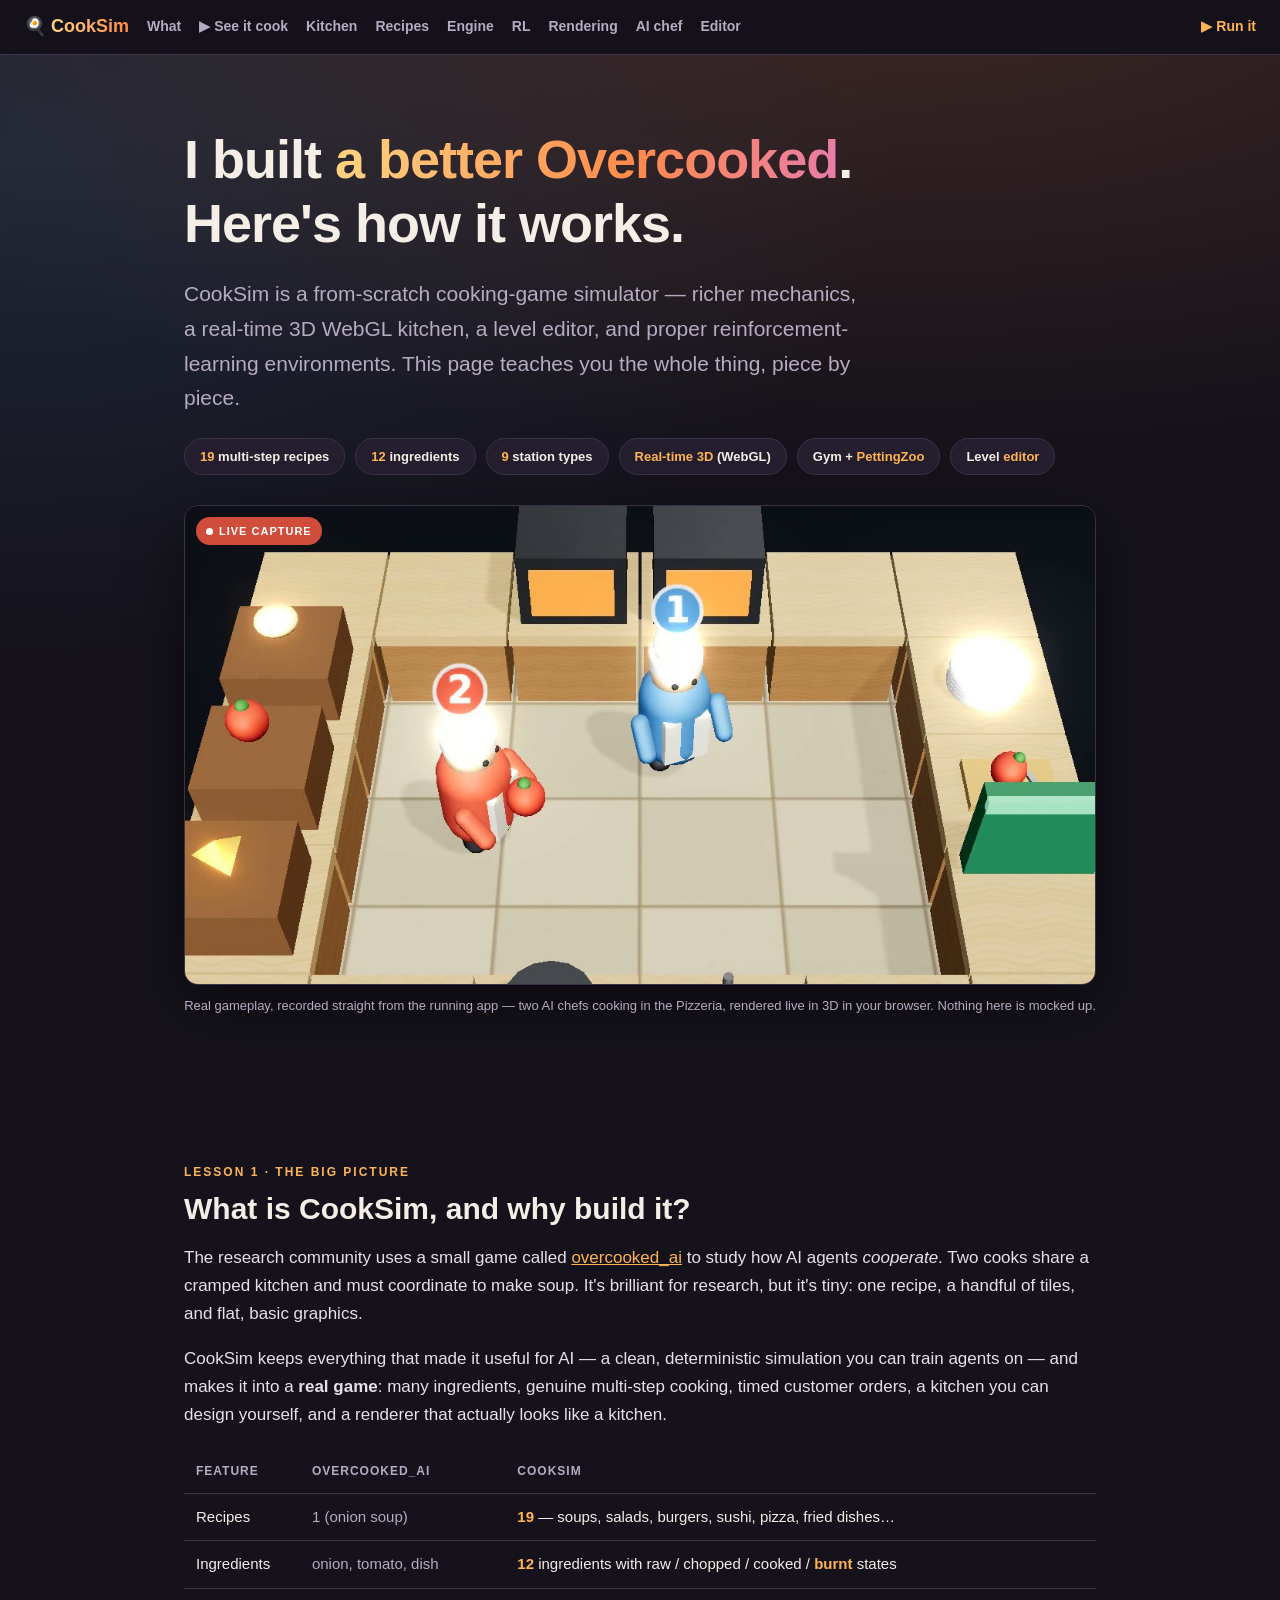
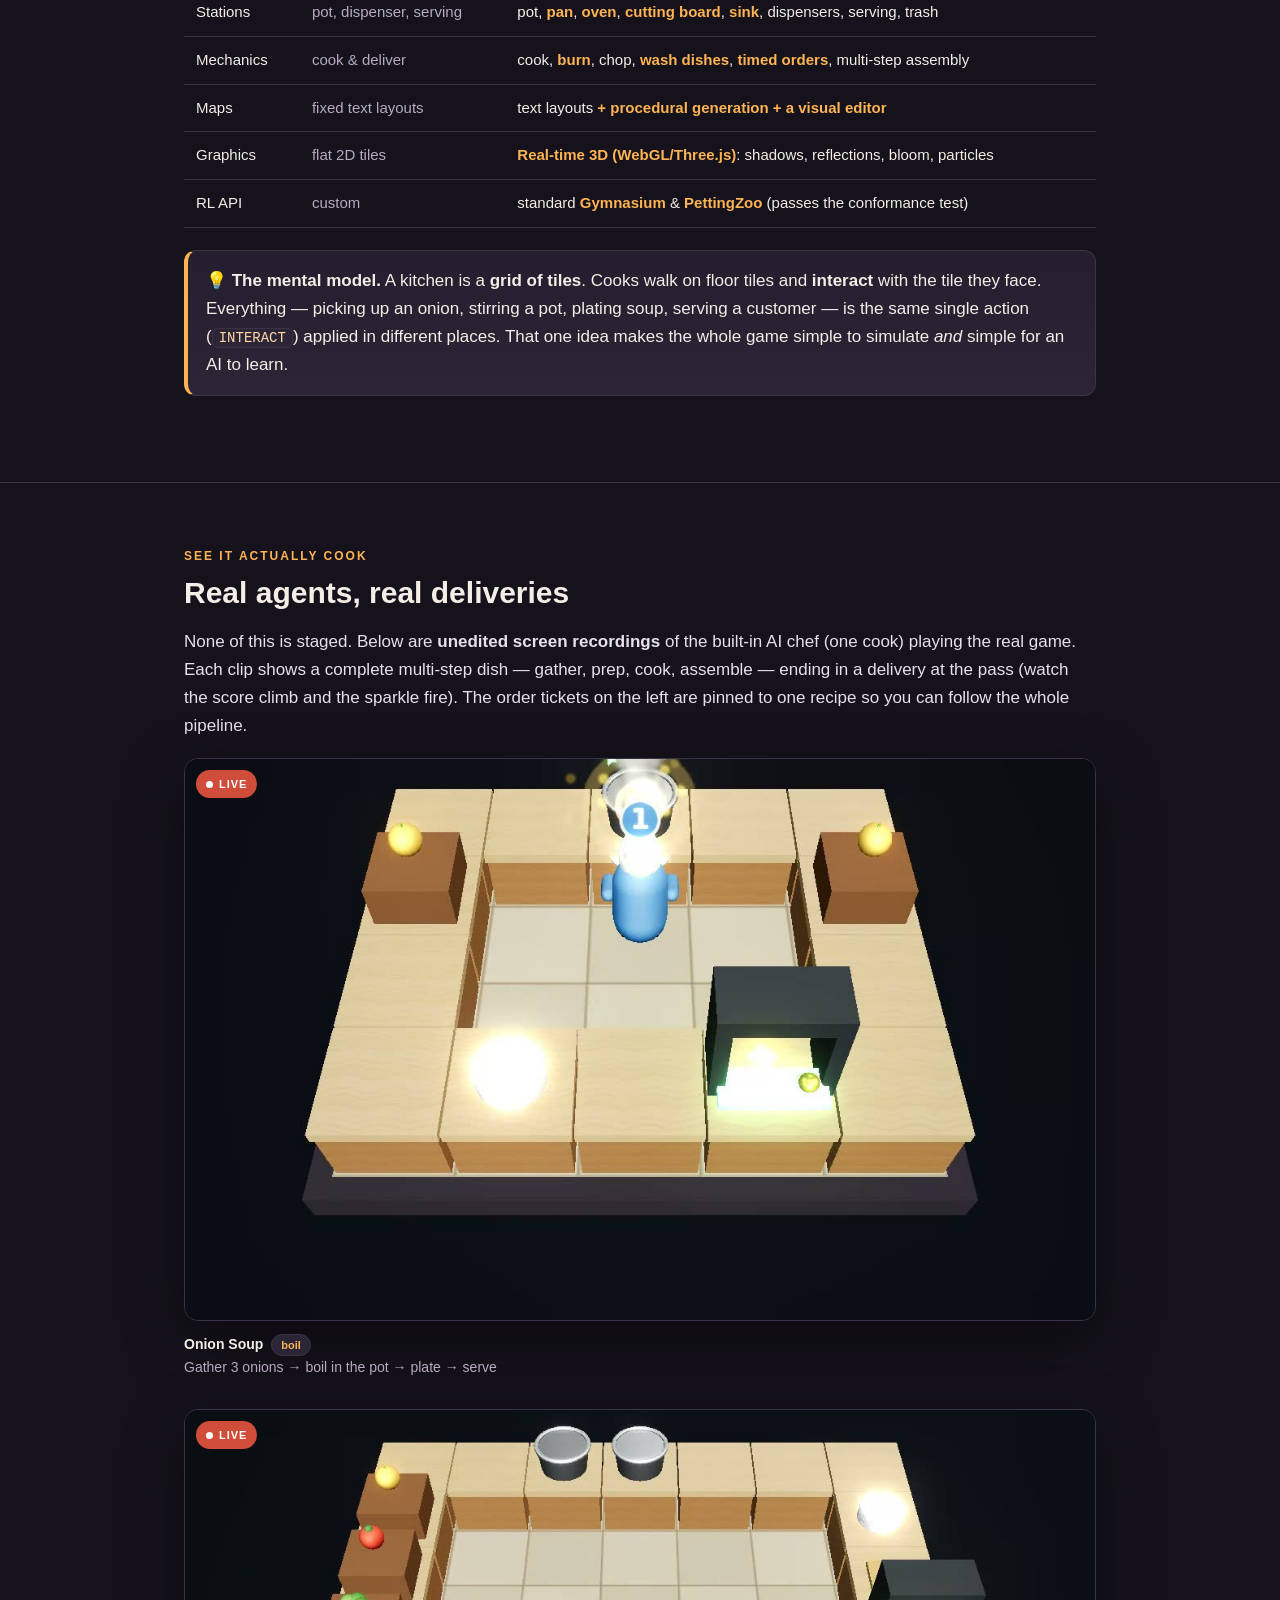
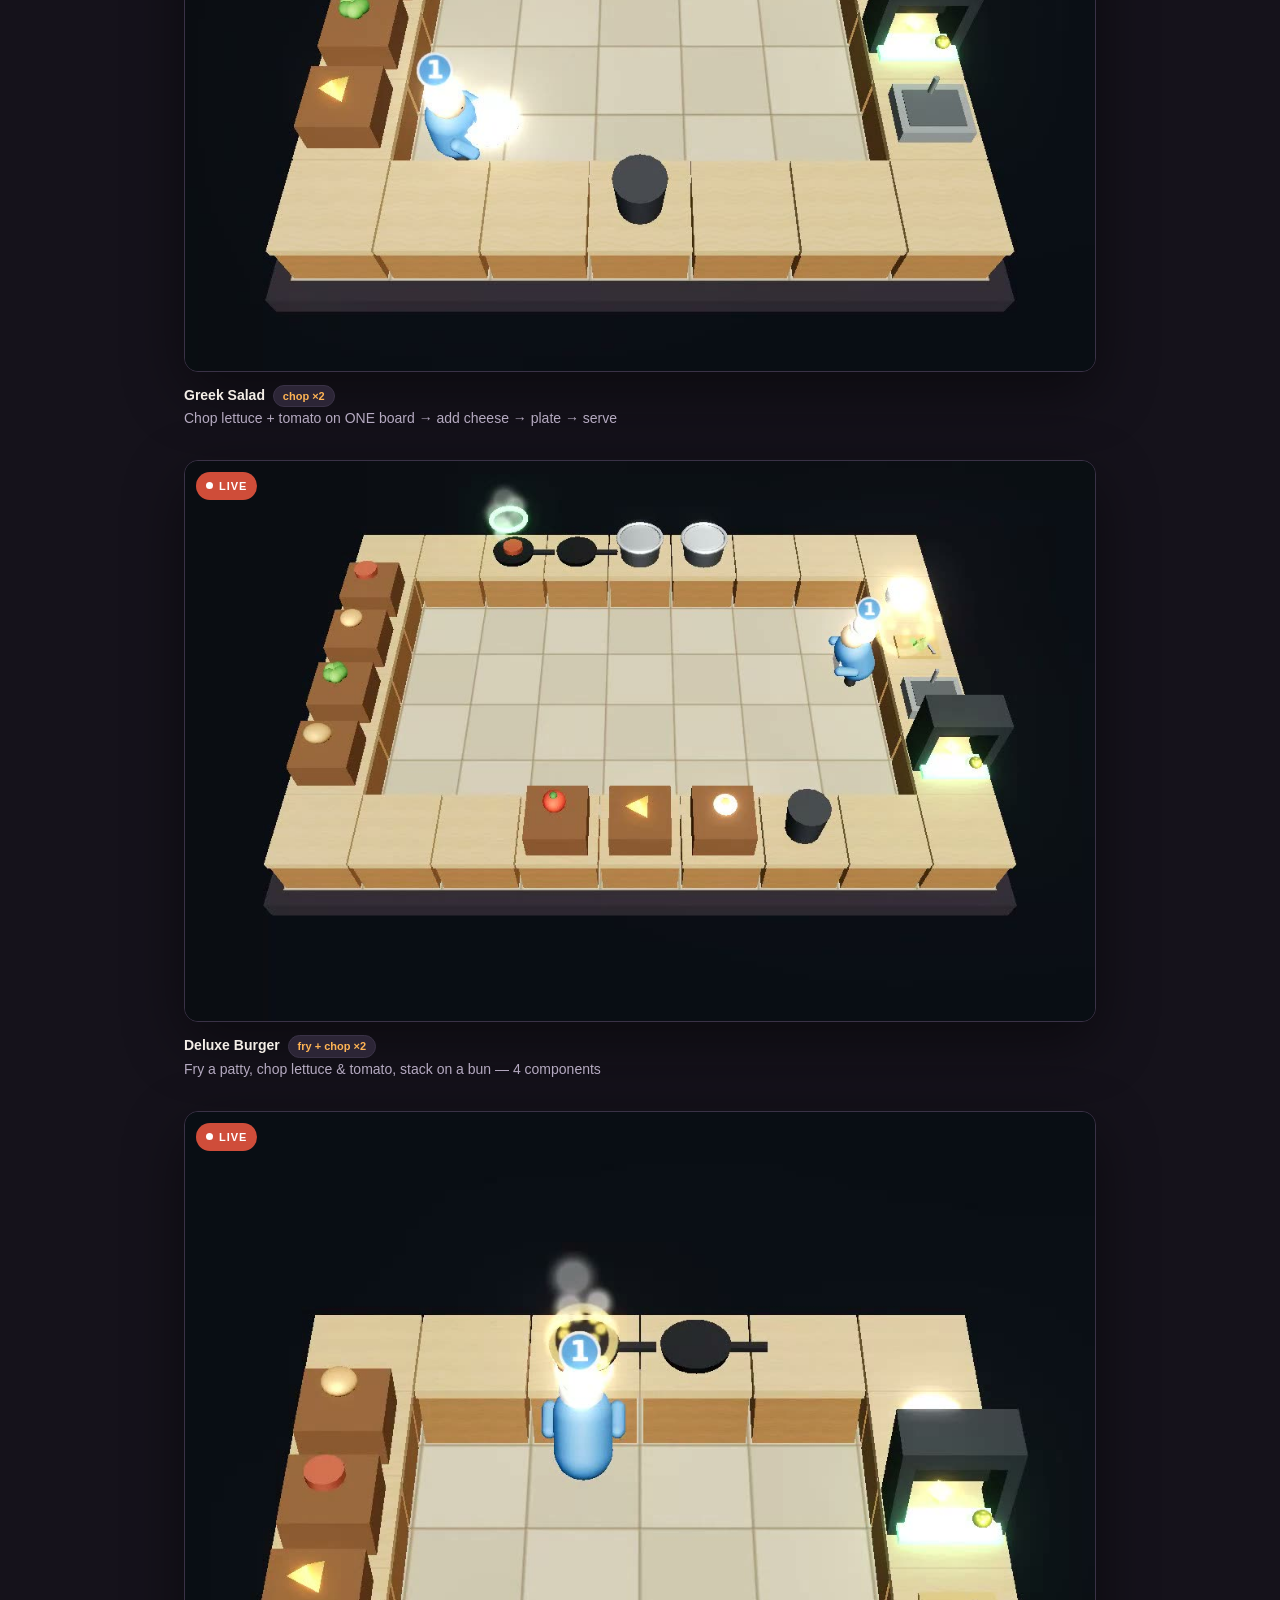
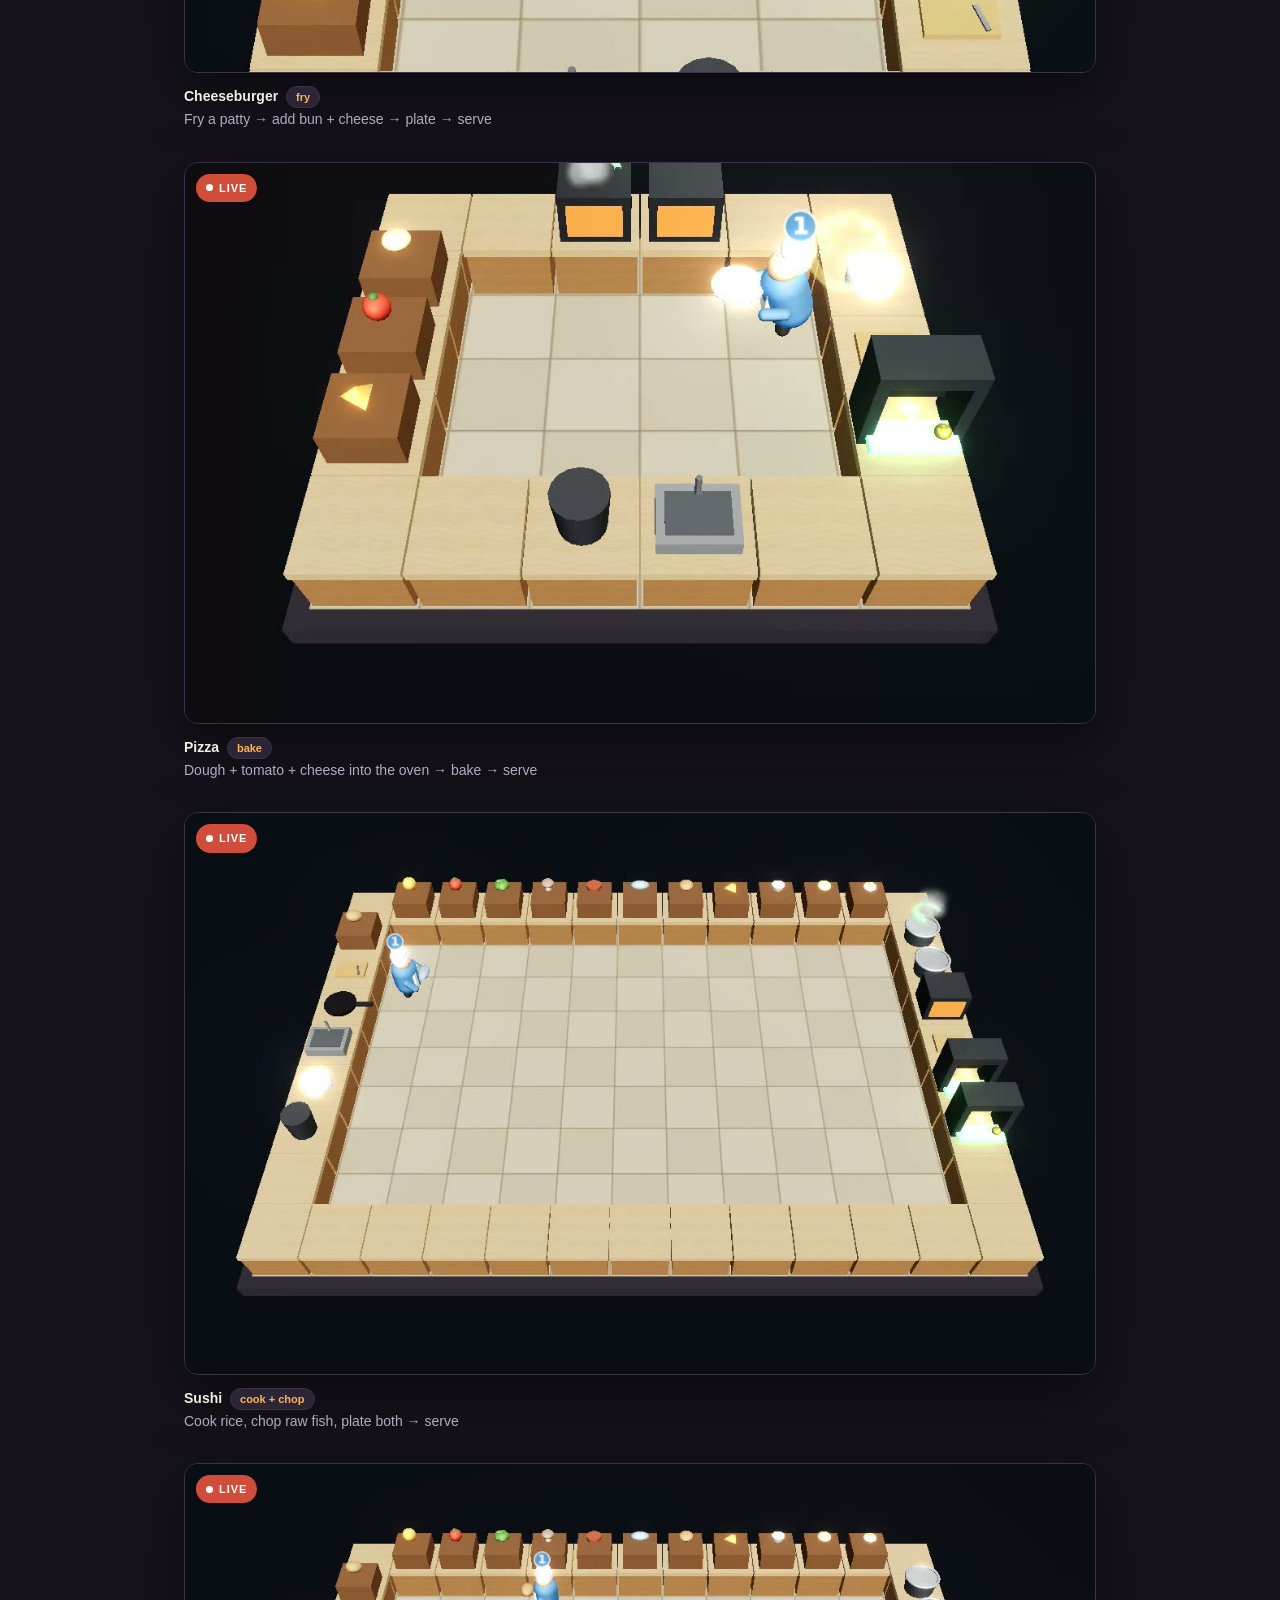
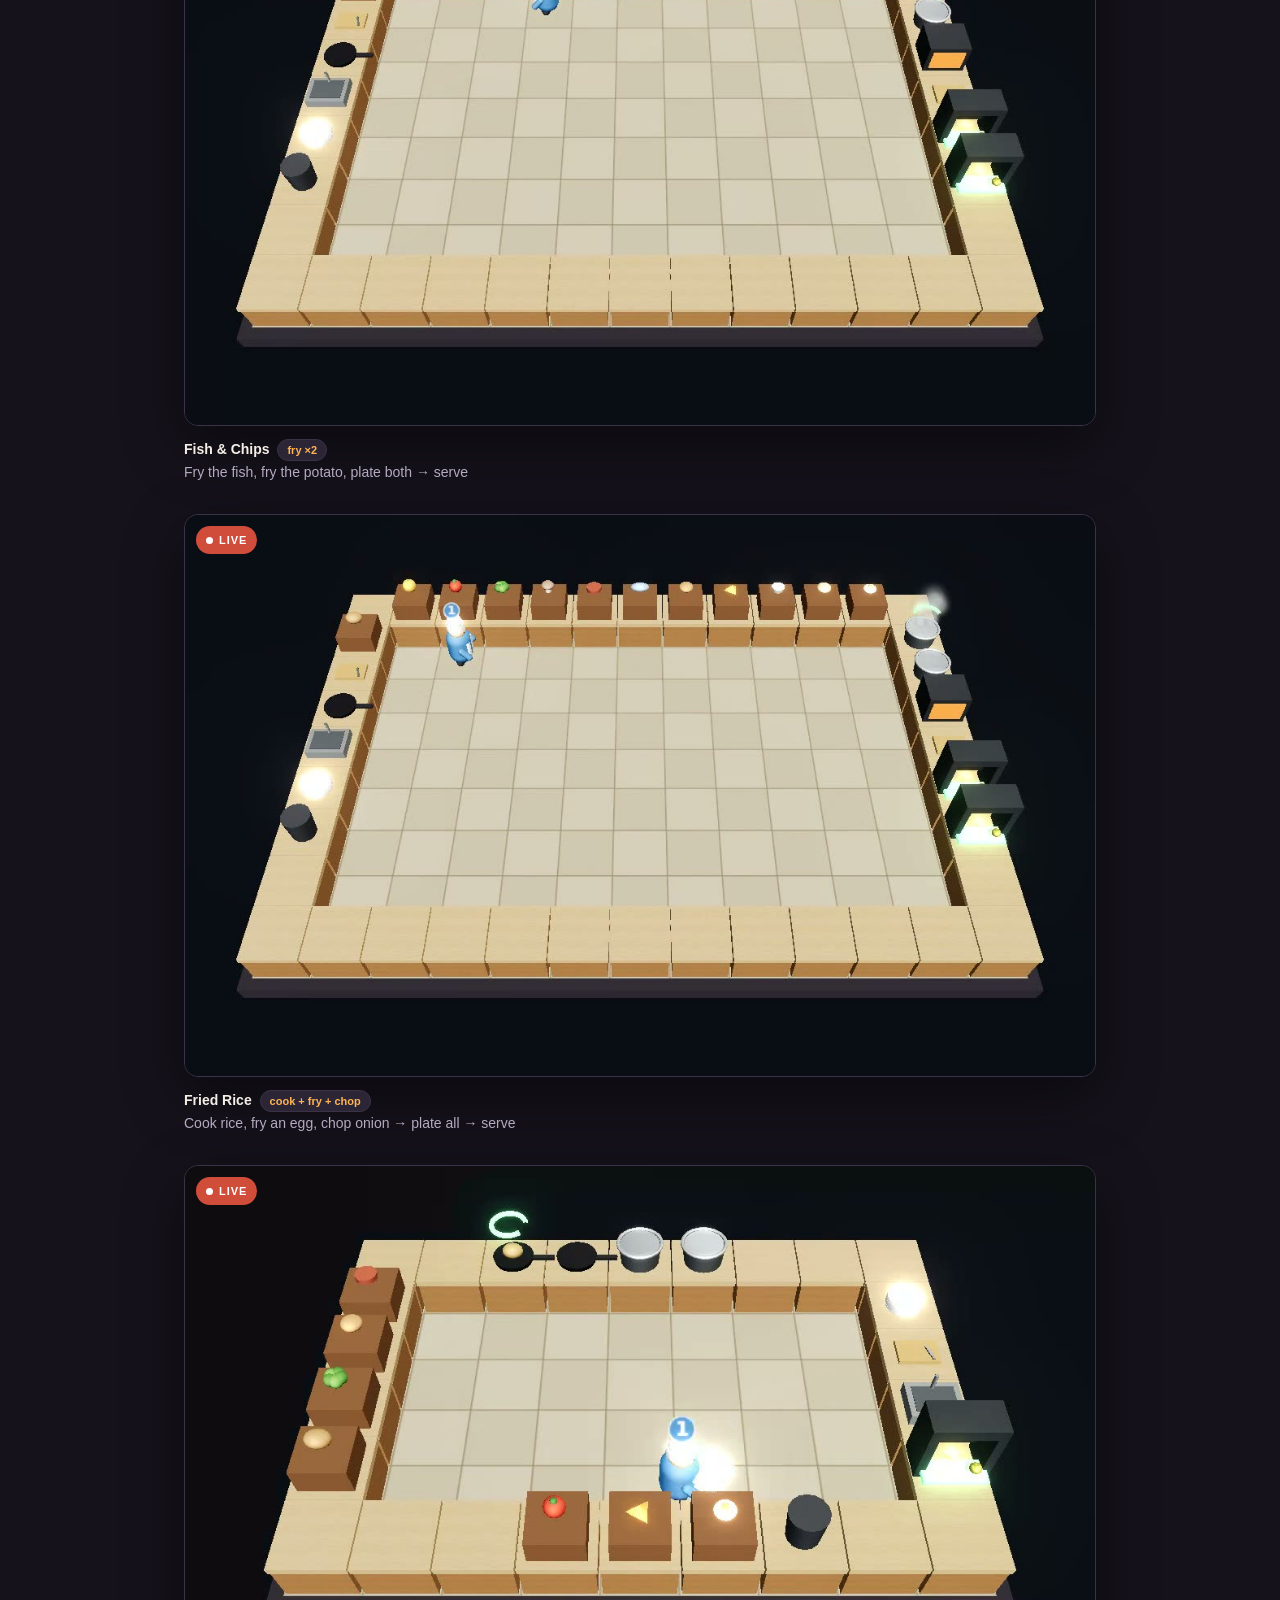
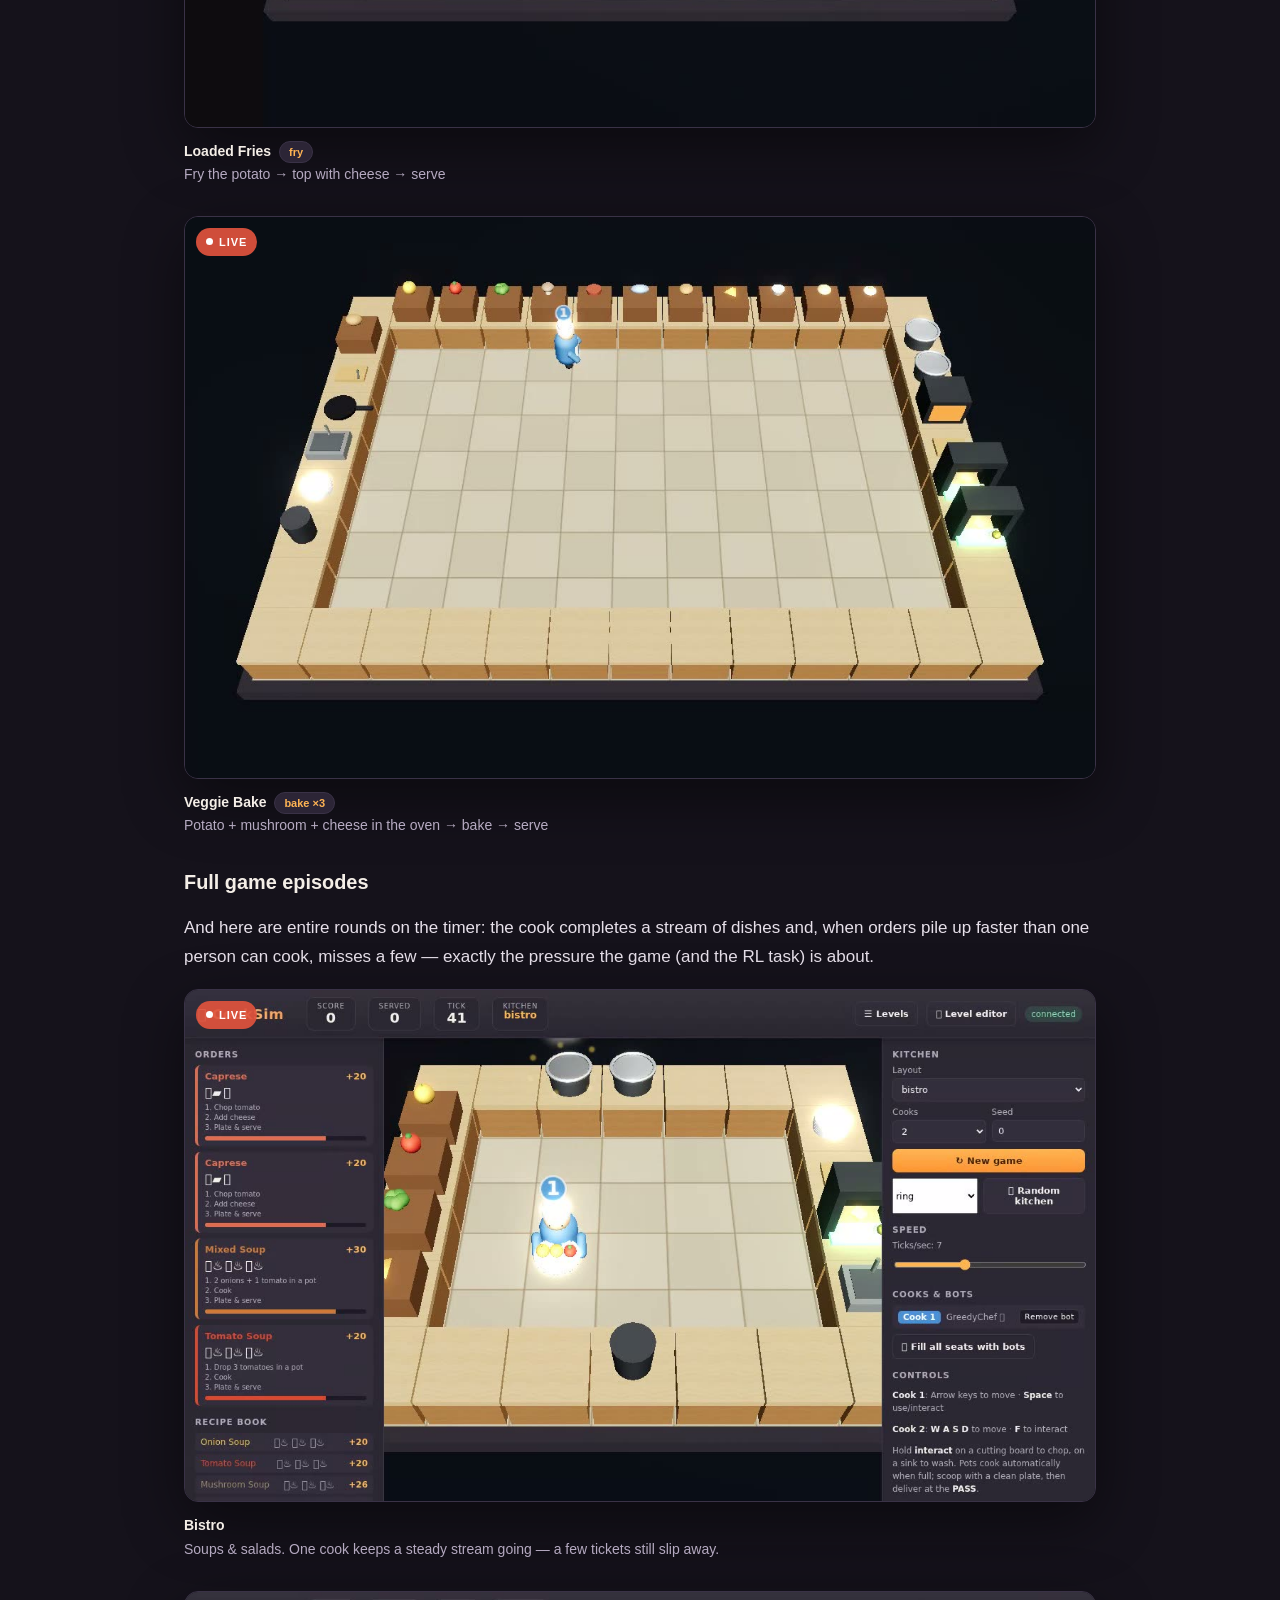
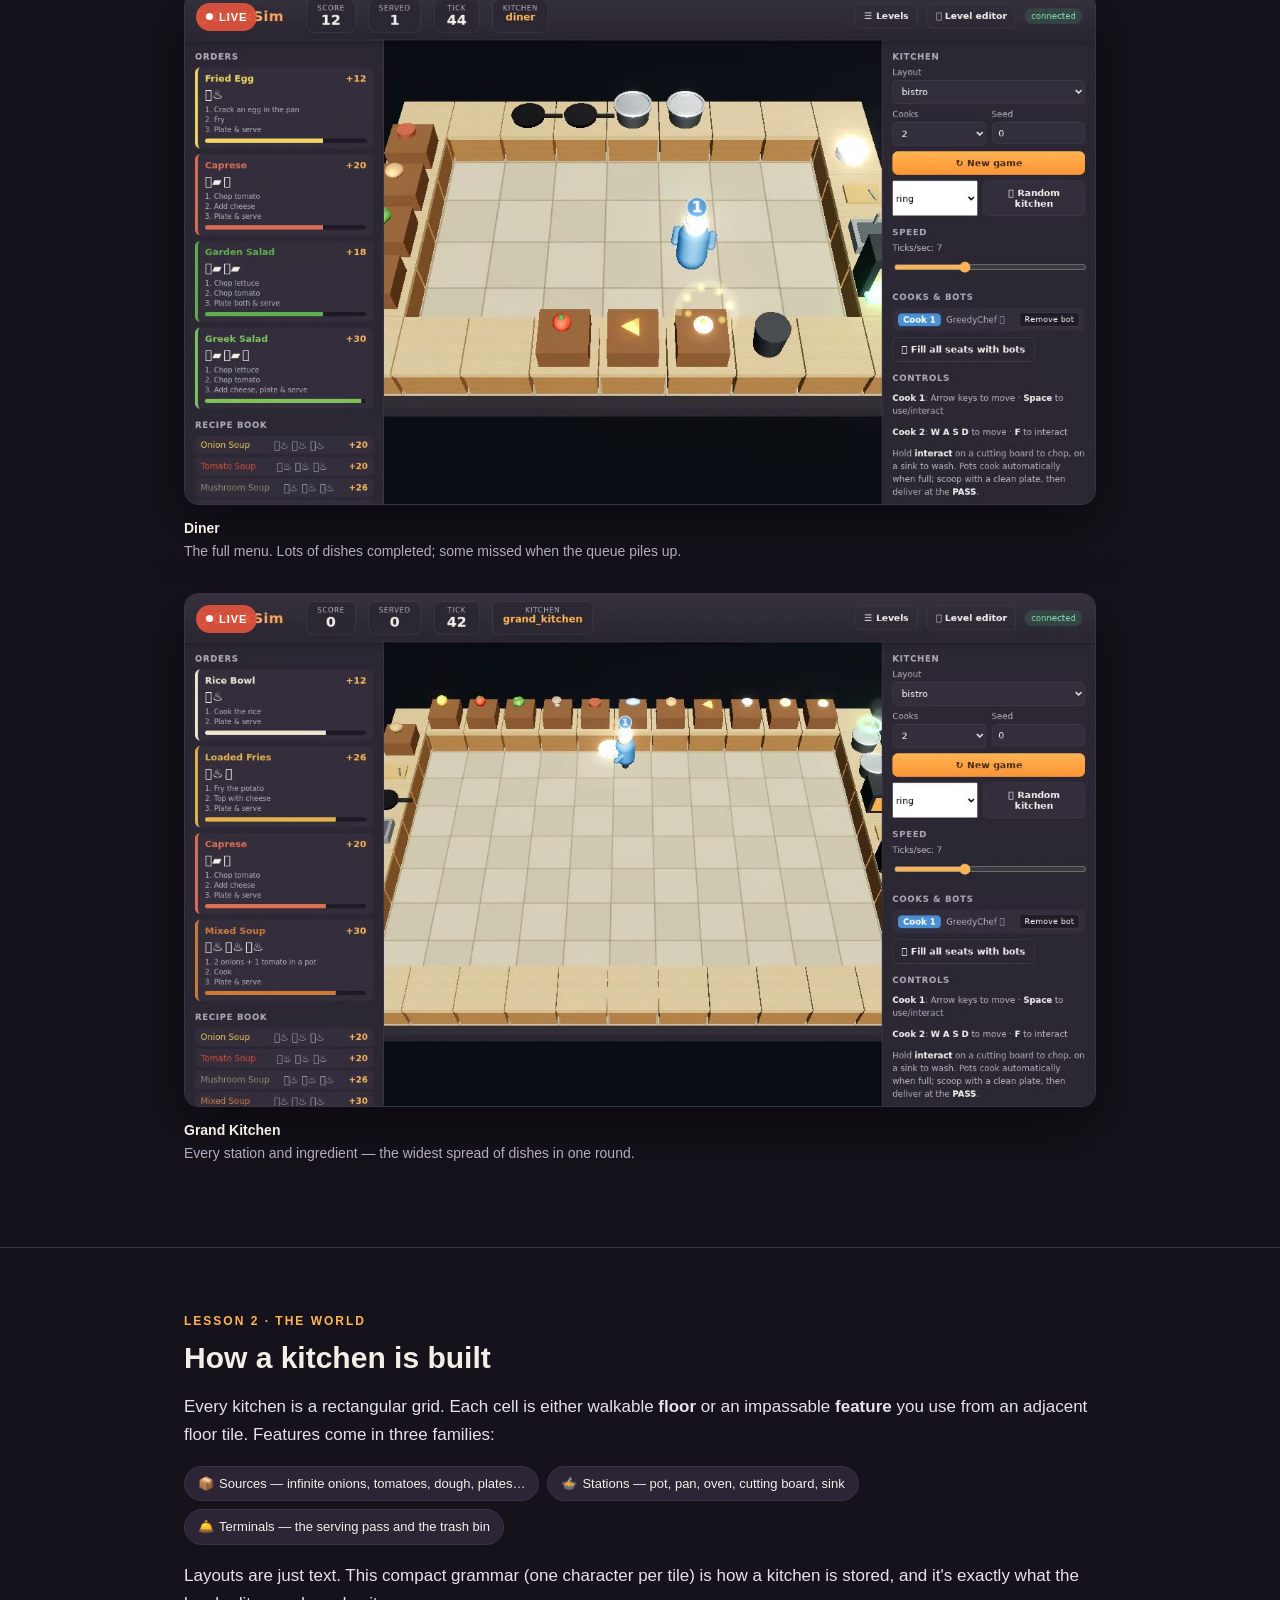
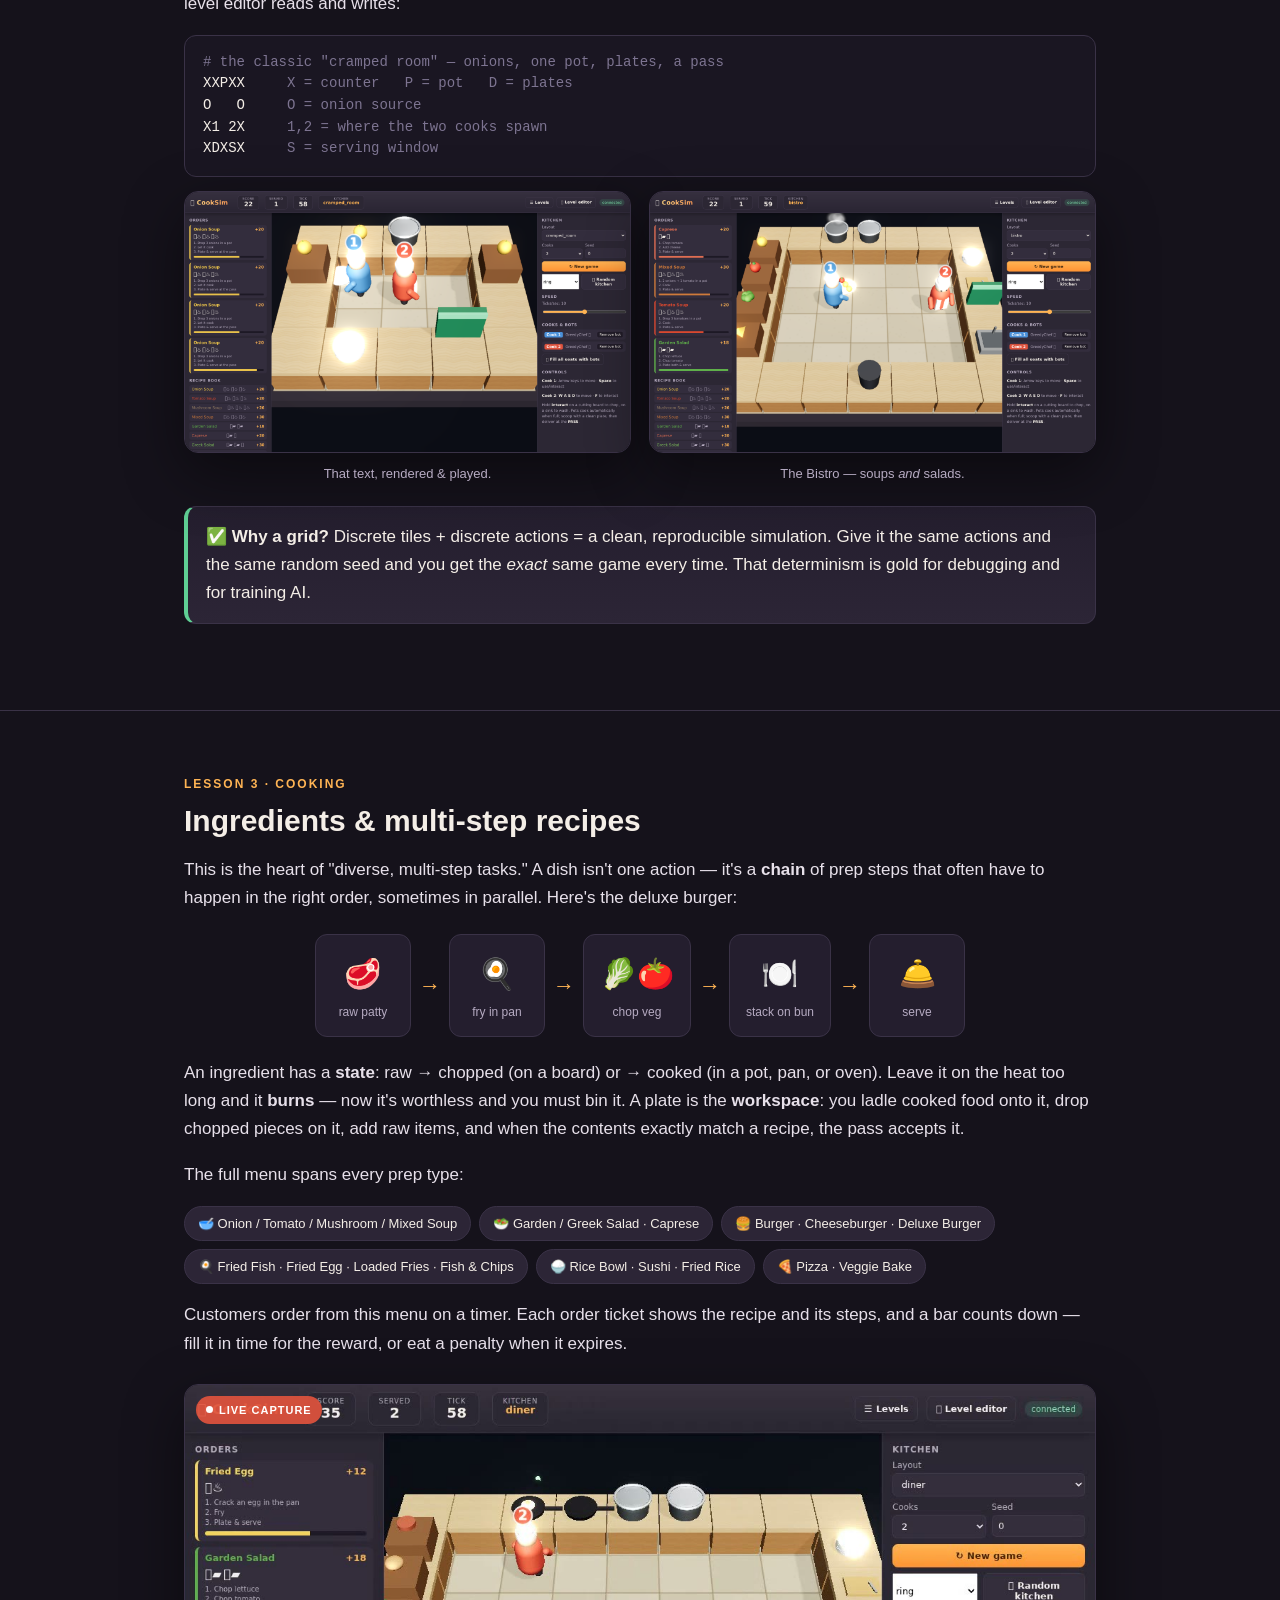
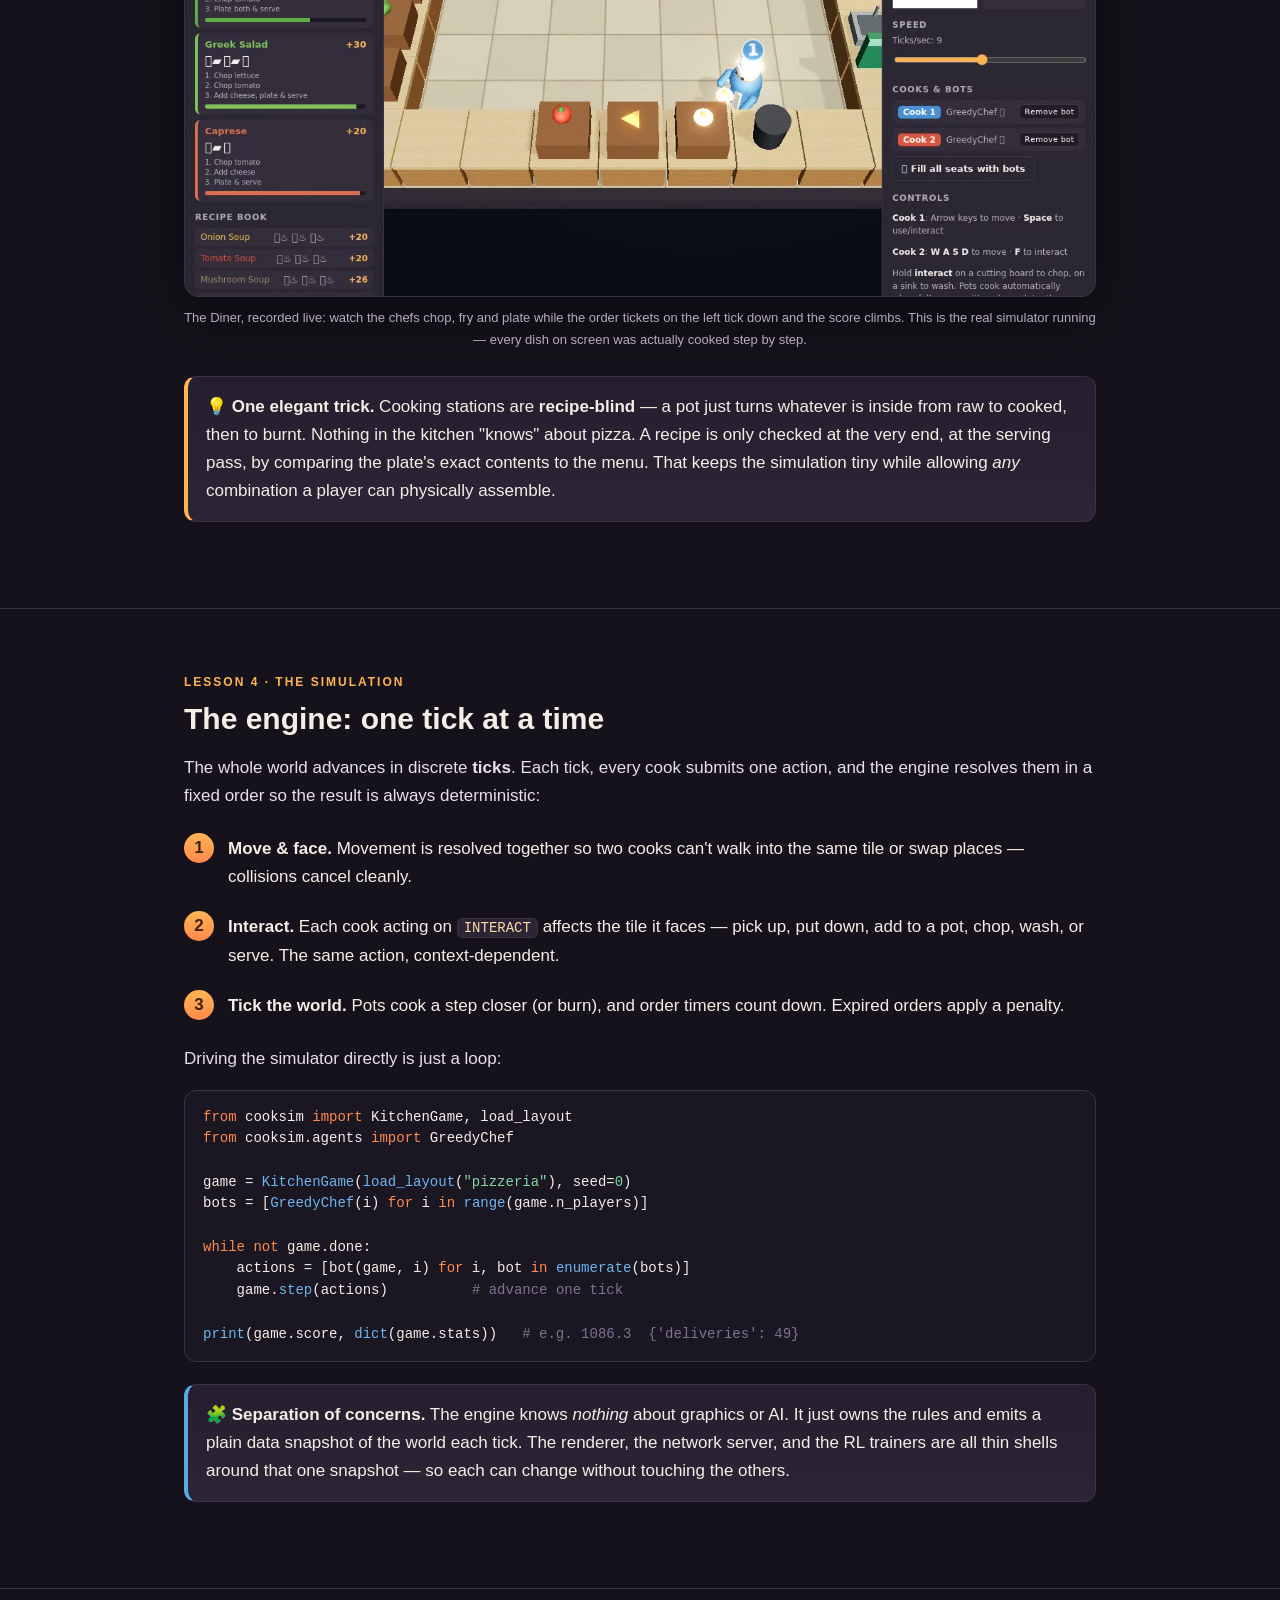
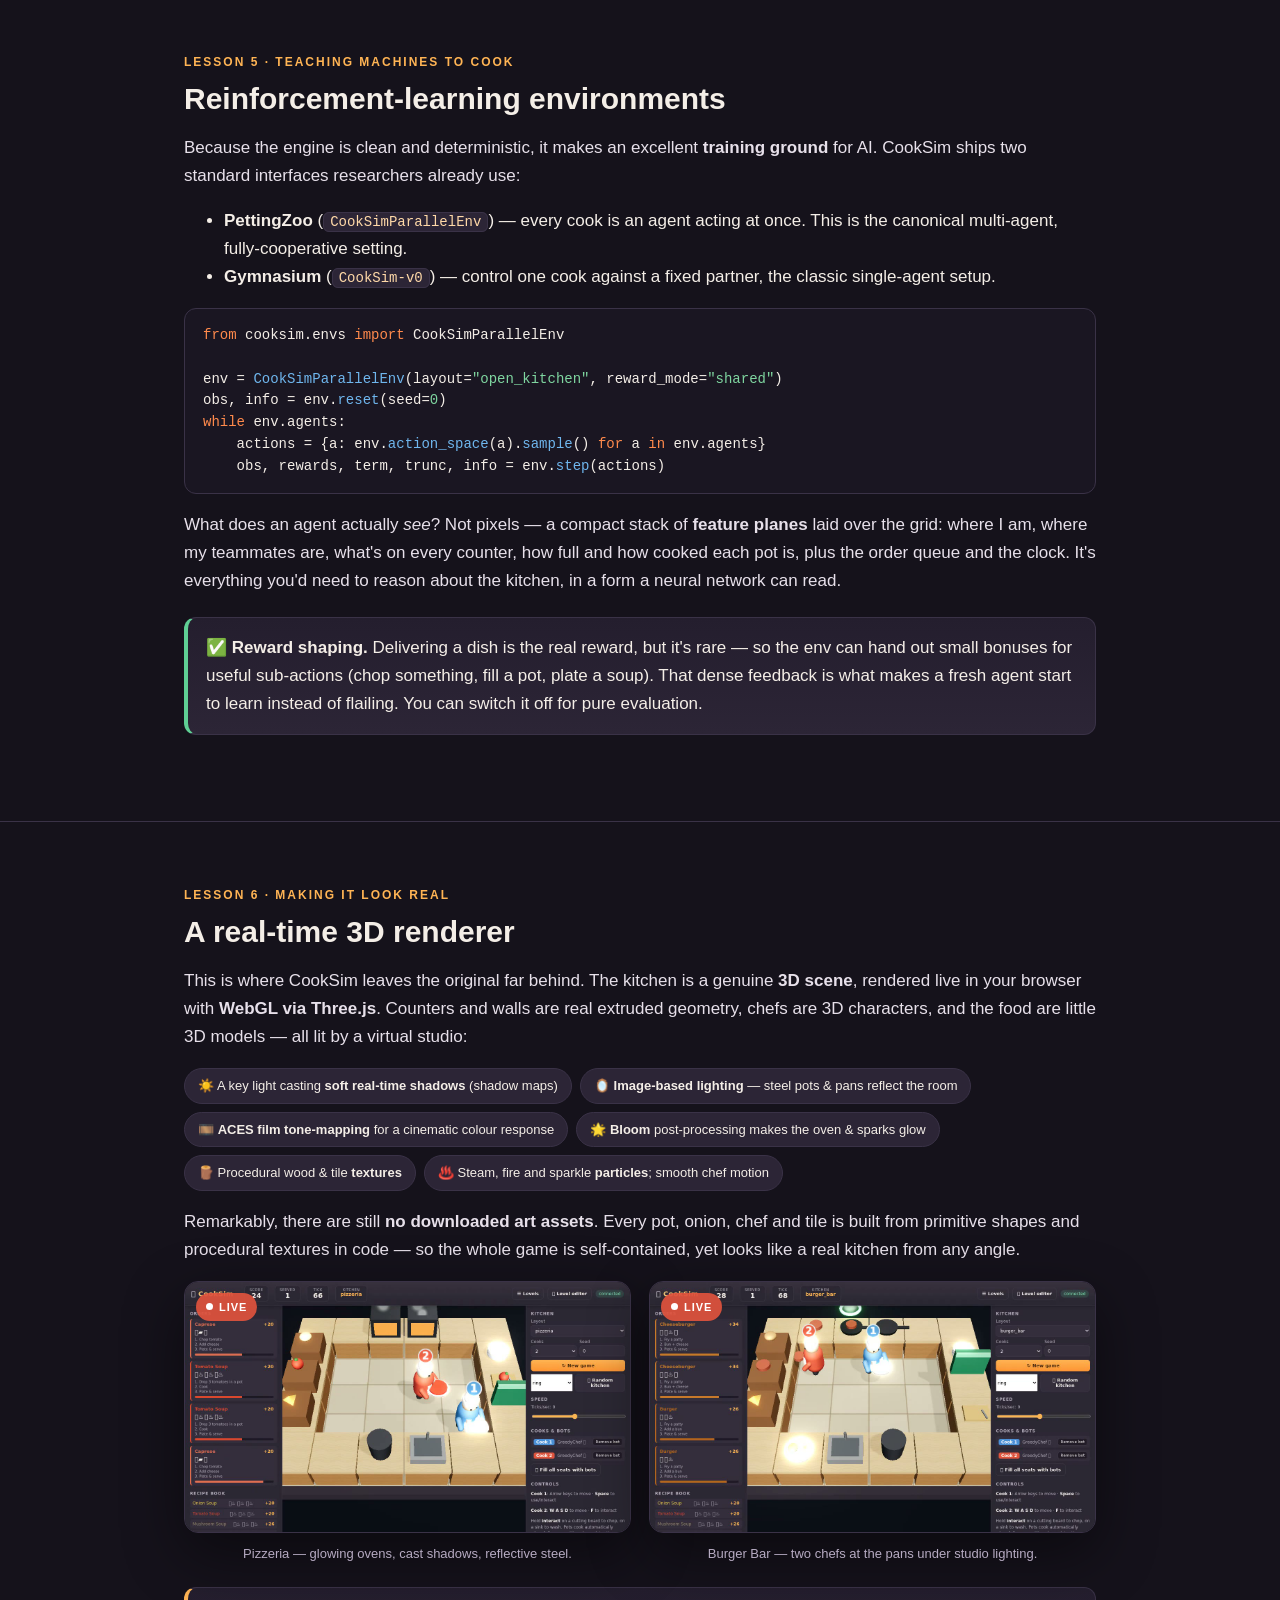
==== index.html @ 1aed57cf "Deploy action-visibility GPU-rendered clips" ====
<!DOCTYPE html>
<html lang="en">
<head>
<meta charset="UTF-8" />
<meta name="viewport" content="width=device-width, initial-scale=1.0" />
<title>CookSim — How I Built a Better Overcooked, Explained</title>
<meta name="description" content="A teaching walkthrough of CookSim: a high-fidelity Overcooked-style cooking simulator with multi-step recipes, a real-time 3D (Three.js) renderer, a level editor, and reinforcement-learning environments." />
<style>
  :root{
    --bg:#15121b; --bg2:#1d1825; --card:#241e2e; --card2:#2c2536;
    --ink:#f4eee7; --muted:#b6abc2; --line:#3a3247;
    --accent:#ffb454; --accent2:#ff8a4c; --green:#5fcf94; --blue:#5aa9e6; --pink:#e87da8;
    --code:#1a1622;
  }
  *{box-sizing:border-box}
  html{scroll-behavior:smooth}
  body{margin:0;font-family:-apple-system,BlinkMacSystemFont,"Segoe UI",Roboto,Helvetica,Arial,sans-serif;
    background:var(--bg);color:var(--ink);line-height:1.65;font-size:17px}
  a{color:var(--accent)}
  h1,h2,h3{line-height:1.2;font-weight:800}
  code,pre{font-family:"SF Mono", Menlo,Consolas,monospace}

  /* nav */
  nav{position:sticky;top:0;z-index:20;background:rgba(21,18,27,.86);backdrop-filter:blur(10px);
    border-bottom:1px solid var(--line);display:flex;align-items:center;gap:18px;padding:12px 24px;flex-wrap:wrap}
  nav .logo{font-weight:800;font-size:18px}
  nav .logo span{background:linear-gradient(90deg,#ffd27f,#ff8a4c);-webkit-background-clip:text;background-clip:text;color:transparent}
  nav a{color:var(--muted);text-decoration:none;font-size:14px;font-weight:600}
  nav a:hover{color:var(--ink)}
  nav .spacer{flex:1}

  .wrap{max-width:960px;margin:0 auto;padding:0 24px}
  section{padding:64px 0;border-bottom:1px solid var(--line)}
  section h2{font-size:30px;margin:0 0 6px}
  section .kicker{color:var(--accent);font-weight:800;letter-spacing:2px;text-transform:uppercase;font-size:12px;margin-bottom:8px}
  p{color:#e7e0ea}
  .muted{color:var(--muted)}

  /* hero */
  header.hero{padding:72px 0 56px;background:
    radial-gradient(1200px 500px at 70% -10%,rgba(255,138,76,.18),transparent),
    radial-gradient(900px 500px at 0% 10%,rgba(90,169,230,.14),transparent)}
  header.hero h1{font-size:54px;margin:0 0 12px;letter-spacing:-1px}
  header.hero h1 .g{background:linear-gradient(90deg,#ffd27f,#ff8a4c 60%,#e87da8);-webkit-background-clip:text;background-clip:text;color:transparent}
  header.hero p.lead{font-size:21px;color:var(--muted);max-width:680px}
  .badges{display:flex;gap:10px;flex-wrap:wrap;margin:22px 0 30px}
  .badge{background:var(--card);border:1px solid var(--line);border-radius:30px;padding:7px 15px;font-size:13px;font-weight:600}
  .badge b{color:var(--accent)}

  figure{margin:26px 0}
  figure img,figure video{width:100%;border-radius:14px;border:1px solid var(--line);box-shadow:0 20px 60px rgba(0,0,0,.45);display:block;background:#15131b}
  .videowrap{position:relative}
  .live-badge{position:absolute;top:12px;left:12px;z-index:2;background:rgba(224,83,61,.92);color:#fff;font-size:11px;font-weight:800;letter-spacing:1px;padding:5px 10px;border-radius:20px;display:flex;align-items:center;gap:6px}
  .live-badge::before{content:"";width:7px;height:7px;border-radius:50%;background:#fff;animation:blink 1.2s infinite}
  @keyframes blink{50%{opacity:.3}}
  figcaption{color:var(--muted);font-size:13px;margin-top:10px;text-align:center}
  .grid2{display:grid;grid-template-columns:1fr 1fr;gap:18px}
  .grid2 figure{margin:0}
  @media(max-width:760px){.grid2{grid-template-columns:1fr}}

  .callout{background:linear-gradient(180deg,var(--card),var(--card2));border:1px solid var(--line);
    border-left:4px solid var(--accent);border-radius:12px;padding:16px 18px;margin:22px 0}
  .callout.green{border-left-color:var(--green)}
  .callout.blue{border-left-color:var(--blue)}
  .callout b{color:var(--ink)}

  pre{background:var(--code);border:1px solid var(--line);border-radius:12px;padding:16px 18px;overflow-x:auto;font-size:14px;line-height:1.55}
  pre .c{color:#7d7491}      /* comment */
  pre .k{color:#ff8a4c}      /* keyword */
  pre .s{color:#7fd6a0}      /* string */
  pre .f{color:#6fb6ee}      /* func/name */
  code.inline{background:var(--card2);border:1px solid var(--line);border-radius:6px;padding:1px 6px;font-size:14px;color:#ffd9a8}

  table{width:100%;border-collapse:collapse;margin:22px 0;font-size:15px}
  th,td{padding:11px 12px;border-bottom:1px solid var(--line);text-align:left;vertical-align:top}
  th{color:var(--muted);font-size:12px;text-transform:uppercase;letter-spacing:1px}
  td b{color:var(--accent)}
  .vs td:nth-child(2){color:var(--muted)}
  .vs td:nth-child(3){color:var(--ink)}

  /* pipeline diagram */
  .pipe{display:flex;align-items:center;gap:8px;flex-wrap:wrap;margin:22px 0;justify-content:center}
  .pstep{background:var(--card);border:1px solid var(--line);border-radius:12px;padding:14px 16px;text-align:center;min-width:96px}
  .pstep .emoji{font-size:30px}
  .pstep .lbl{font-size:12px;color:var(--muted);margin-top:4px}
  .arrow{color:var(--accent);font-size:22px;font-weight:800}

  .chips{display:flex;gap:8px;flex-wrap:wrap;margin:16px 0}
  .chip{background:var(--card2);border:1px solid var(--line);border-radius:20px;padding:6px 13px;font-size:13px}
  .chip .em{margin-right:5px}

  .steps-list{counter-reset:s;list-style:none;padding:0}
  .steps-list li{position:relative;padding:8px 0 8px 44px;margin:6px 0}
  .steps-list li::before{counter-increment:s;content:counter(s);position:absolute;left:0;top:6px;
    width:30px;height:30px;border-radius:50%;background:linear-gradient(180deg,var(--accent),var(--accent2));
    color:#3a2410;font-weight:800;display:flex;align-items:center;justify-content:center}

  footer{padding:50px 0 70px;text-align:center;color:var(--muted)}
  .tag{display:inline-block;background:var(--card2);border:1px solid var(--line);border-radius:6px;padding:2px 8px;font-size:12px;color:var(--muted);margin:0 3px}

  .vgrid{display:flex;flex-direction:column;gap:30px;margin:18px 0}
  .vcard{margin:0}
  .vcard figcaption{text-align:left;font-size:14px;margin-top:12px}
  .vtag{display:inline-block;background:var(--card2);border:1px solid var(--line);border-radius:20px;padding:1px 9px;font-size:11px;color:var(--accent);font-weight:700;margin-left:4px}
</style>
</head>
<body>
<nav>
  <div class="logo">🍳 <span>CookSim</span></div>
  <a href="#what">What</a>
  <a href="#watch">▶ See it cook</a>
  <a href="#kitchen">Kitchen</a>
  <a href="#recipes">Recipes</a>
  <a href="#engine">Engine</a>
  <a href="#rl">RL</a>
  <a href="#render">Rendering</a>
  <a href="#ai">AI chef</a>
  <a href="#editor">Editor</a>
  <span class="spacer"></span>
  <a href="#play" style="color:var(--accent)">▶ Run it</a>
</nav>

<header class="hero">
  <div class="wrap">
    <h1>I built <span class="g">a better Overcooked</span>.<br/>Here's how it works.</h1>
    <p class="lead">CookSim is a from-scratch cooking-game simulator — richer mechanics, a real-time 3D WebGL kitchen,
       a level editor, and proper reinforcement-learning environments. This page teaches you the whole thing,
       piece by piece.</p>
    <div class="badges">
      <div class="badge"><b>19</b> multi-step recipes</div>
      <div class="badge"><b>12</b> ingredients</div>
      <div class="badge"><b>9</b> station types</div>
      <div class="badge"><b>Real-time 3D</b> (WebGL)</div>
      <div class="badge">Gym + <b>PettingZoo</b></div>
      <div class="badge">Level <b>editor</b></div>
    </div>
    <figure class="videowrap">
      <span class="live-badge">LIVE CAPTURE</span>
      <video src="assets/hero.mp4" poster="assets/hero-poster.jpg" autoplay muted loop playsinline preload="metadata"></video>
      <figcaption>Real gameplay, recorded straight from the running app — two AI chefs cooking in the Pizzeria, rendered live in 3D in your browser. Nothing here is mocked up.</figcaption>
    </figure>
  </div>
</header>

<section id="what">
  <div class="wrap">
    <div class="kicker">Lesson 1 · The big picture</div>
    <h2>What is CookSim, and why build it?</h2>
    <p>The research community uses a small game called <a href="https://github.com/HumanCompatibleAI/overcooked_ai">overcooked_ai</a>
       to study how AI agents <em>cooperate</em>. Two cooks share a cramped kitchen and must coordinate to make soup. It's brilliant
       for research, but it's tiny: one recipe, a handful of tiles, and flat, basic graphics.</p>
    <p>CookSim keeps everything that made it useful for AI — a clean, deterministic simulation you can train agents on —
       and makes it into a <b>real game</b>: many ingredients, genuine multi-step cooking, timed customer orders, a kitchen you can
       design yourself, and a renderer that actually looks like a kitchen.</p>

    <table class="vs">
      <tr><th>Feature</th><th>overcooked_ai</th><th>CookSim</th></tr>
      <tr><td>Recipes</td><td>1 (onion soup)</td><td><b>19</b> — soups, salads, burgers, sushi, pizza, fried dishes…</td></tr>
      <tr><td>Ingredients</td><td>onion, tomato, dish</td><td><b>12</b> ingredients with raw / chopped / cooked / <b>burnt</b> states</td></tr>
      <tr><td>Stations</td><td>pot, dispenser, serving</td><td>pot, <b>pan</b>, <b>oven</b>, <b>cutting board</b>, <b>sink</b>, dispensers, serving, trash</td></tr>
      <tr><td>Mechanics</td><td>cook &amp; deliver</td><td>cook, <b>burn</b>, chop, <b>wash dishes</b>, <b>timed orders</b>, multi-step assembly</td></tr>
      <tr><td>Maps</td><td>fixed text layouts</td><td>text layouts <b>+ procedural generation + a visual editor</b></td></tr>
      <tr><td>Graphics</td><td>flat 2D tiles</td><td><b>Real-time 3D (WebGL/Three.js)</b>: shadows, reflections, bloom, particles</td></tr>
      <tr><td>RL API</td><td>custom</td><td>standard <b>Gymnasium</b> &amp; <b>PettingZoo</b> (passes the conformance test)</td></tr>
    </table>

    <div class="callout">
      <b>💡 The mental model.</b> A kitchen is a <b>grid of tiles</b>. Cooks walk on floor tiles and <b>interact</b> with the
      tile they face. Everything — picking up an onion, stirring a pot, plating soup, serving a customer — is the same
      single action (<code class="inline">INTERACT</code>) applied in different places. That one idea makes the whole game simple to simulate
      <em>and</em> simple for an AI to learn.
    </div>
  </div>
</section>


<section id="watch">
  <div class="wrap">
    <div class="kicker">See it actually cook</div>
    <h2>Real agents, real deliveries</h2>
    <p>None of this is staged. Below are <b>unedited screen recordings</b> of the built-in AI chef (one cook) playing the
       real game. Each clip shows a complete multi-step dish — gather, prep, cook, assemble — ending in a delivery at the pass
       (watch the score climb and the sparkle fire). The order tickets on the left are pinned to one recipe so you can follow
       the whole pipeline.</p>
    <div class="vgrid">
      <figure class="vcard videowrap"><span class="live-badge">LIVE</span><video src="assets/clips/onion_soup.mp4" poster="assets/clips/onion_soup.jpg" muted loop playsinline preload="none"></video><figcaption><b style="color:var(--ink)">Onion Soup</b> <span class="vtag">boil</span><br>Gather 3 onions → boil in the pot → plate → serve</figcaption></figure>
<figure class="vcard videowrap"><span class="live-badge">LIVE</span><video src="assets/clips/greek_salad.mp4" poster="assets/clips/greek_salad.jpg" muted loop playsinline preload="none"></video><figcaption><b style="color:var(--ink)">Greek Salad</b> <span class="vtag">chop ×2</span><br>Chop lettuce + tomato on ONE board → add cheese → plate → serve</figcaption></figure>
<figure class="vcard videowrap"><span class="live-badge">LIVE</span><video src="assets/clips/deluxe_burger.mp4" poster="assets/clips/deluxe_burger.jpg" muted loop playsinline preload="none"></video><figcaption><b style="color:var(--ink)">Deluxe Burger</b> <span class="vtag">fry + chop ×2</span><br>Fry a patty, chop lettuce & tomato, stack on a bun — 4 components</figcaption></figure>
<figure class="vcard videowrap"><span class="live-badge">LIVE</span><video src="assets/clips/cheeseburger.mp4" poster="assets/clips/cheeseburger.jpg" muted loop playsinline preload="none"></video><figcaption><b style="color:var(--ink)">Cheeseburger</b> <span class="vtag">fry</span><br>Fry a patty → add bun + cheese → plate → serve</figcaption></figure>
<figure class="vcard videowrap"><span class="live-badge">LIVE</span><video src="assets/clips/pizza.mp4" poster="assets/clips/pizza.jpg" muted loop playsinline preload="none"></video><figcaption><b style="color:var(--ink)">Pizza</b> <span class="vtag">bake</span><br>Dough + tomato + cheese into the oven → bake → serve</figcaption></figure>
<figure class="vcard videowrap"><span class="live-badge">LIVE</span><video src="assets/clips/sushi.mp4" poster="assets/clips/sushi.jpg" muted loop playsinline preload="none"></video><figcaption><b style="color:var(--ink)">Sushi</b> <span class="vtag">cook + chop</span><br>Cook rice, chop raw fish, plate both → serve</figcaption></figure>
<figure class="vcard videowrap"><span class="live-badge">LIVE</span><video src="assets/clips/fish_and_chips.mp4" poster="assets/clips/fish_and_chips.jpg" muted loop playsinline preload="none"></video><figcaption><b style="color:var(--ink)">Fish & Chips</b> <span class="vtag">fry ×2</span><br>Fry the fish, fry the potato, plate both → serve</figcaption></figure>
<figure class="vcard videowrap"><span class="live-badge">LIVE</span><video src="assets/clips/fried_rice.mp4" poster="assets/clips/fried_rice.jpg" muted loop playsinline preload="none"></video><figcaption><b style="color:var(--ink)">Fried Rice</b> <span class="vtag">cook + fry + chop</span><br>Cook rice, fry an egg, chop onion → plate all → serve</figcaption></figure>
<figure class="vcard videowrap"><span class="live-badge">LIVE</span><video src="assets/clips/loaded_fries.mp4" poster="assets/clips/loaded_fries.jpg" muted loop playsinline preload="none"></video><figcaption><b style="color:var(--ink)">Loaded Fries</b> <span class="vtag">fry</span><br>Fry the potato → top with cheese → serve</figcaption></figure>
<figure class="vcard videowrap"><span class="live-badge">LIVE</span><video src="assets/clips/veggie_bake.mp4" poster="assets/clips/veggie_bake.jpg" muted loop playsinline preload="none"></video><figcaption><b style="color:var(--ink)">Veggie Bake</b> <span class="vtag">bake ×3</span><br>Potato + mushroom + cheese in the oven → bake → serve</figcaption></figure>

    </div>
    <h3 style="margin-top:34px">Full game episodes</h3>
    <p>And here are entire rounds on the timer: the cook completes a stream of dishes and, when orders pile up faster than one
       person can cook, misses a few — exactly the pressure the game (and the RL task) is about.</p>
    <div class="vgrid eps">
      <figure class="vcard videowrap"><span class="live-badge">LIVE</span><video src="assets/clips/ep_bistro.mp4" poster="assets/clips/ep_bistro.jpg" muted loop playsinline preload="none"></video><figcaption><b style="color:var(--ink)">Bistro</b><br>Soups & salads. One cook keeps a steady stream going — a few tickets still slip away.</figcaption></figure>
<figure class="vcard videowrap"><span class="live-badge">LIVE</span><video src="assets/clips/ep_diner.mp4" poster="assets/clips/ep_diner.jpg" muted loop playsinline preload="none"></video><figcaption><b style="color:var(--ink)">Diner</b><br>The full menu. Lots of dishes completed; some missed when the queue piles up.</figcaption></figure>
<figure class="vcard videowrap"><span class="live-badge">LIVE</span><video src="assets/clips/ep_grand.mp4" poster="assets/clips/ep_grand.jpg" muted loop playsinline preload="none"></video><figcaption><b style="color:var(--ink)">Grand Kitchen</b><br>Every station and ingredient — the widest spread of dishes in one round.</figcaption></figure>

    </div>
  </div>
</section>

<section id="kitchen">
  <div class="wrap">
    <div class="kicker">Lesson 2 · The world</div>
    <h2>How a kitchen is built</h2>
    <p>Every kitchen is a rectangular grid. Each cell is either walkable <b>floor</b> or an impassable <b>feature</b> you use from
       an adjacent floor tile. Features come in three families:</p>
    <div class="chips">
      <span class="chip"><span class="em">📦</span>Sources — infinite onions, tomatoes, dough, plates…</span>
      <span class="chip"><span class="em">🍲</span>Stations — pot, pan, oven, cutting board, sink</span>
      <span class="chip"><span class="em">🛎️</span>Terminals — the serving pass and the trash bin</span>
    </div>
    <p>Layouts are just text. This compact grammar (one character per tile) is how a kitchen is stored, and it's exactly what
       the level editor reads and writes:</p>
<pre><span class="c"># the classic "cramped room" — onions, one pot, plates, a pass</span>
XXPXX     <span class="c">X = counter   P = pot   D = plates</span>
O   O     <span class="c">O = onion source</span>
X1 2X     <span class="c">1,2 = where the two cooks spawn</span>
XDXSX     <span class="c">S = serving window</span></pre>
    <div class="grid2">
      <figure><img src="assets/play-cramped.png" alt="Cramped room kitchen"/><figcaption>That text, rendered & played.</figcaption></figure>
      <figure><img src="assets/play-bistro.png" alt="Bistro kitchen"/><figcaption>The Bistro — soups <em>and</em> salads.</figcaption></figure>
    </div>
    <div class="callout green">
      <b>✅ Why a grid?</b> Discrete tiles + discrete actions = a clean, reproducible simulation. Give it the same actions and the
      same random seed and you get the <em>exact</em> same game every time. That determinism is gold for debugging and for training AI.
    </div>
  </div>
</section>

<section id="recipes">
  <div class="wrap">
    <div class="kicker">Lesson 3 · Cooking</div>
    <h2>Ingredients &amp; multi-step recipes</h2>
    <p>This is the heart of "diverse, multi-step tasks." A dish isn't one action — it's a <b>chain</b> of prep steps that often
       have to happen in the right order, sometimes in parallel. Here's the deluxe burger:</p>
    <div class="pipe">
      <div class="pstep"><div class="emoji">🥩</div><div class="lbl">raw patty</div></div>
      <div class="arrow">→</div>
      <div class="pstep"><div class="emoji">🍳</div><div class="lbl">fry in pan</div></div>
      <div class="arrow">→</div>
      <div class="pstep"><div class="emoji">🥬🍅</div><div class="lbl">chop veg</div></div>
      <div class="arrow">→</div>
      <div class="pstep"><div class="emoji">🍽️</div><div class="lbl">stack on bun</div></div>
      <div class="arrow">→</div>
      <div class="pstep"><div class="emoji">🛎️</div><div class="lbl">serve</div></div>
    </div>
    <p>An ingredient has a <b>state</b>: raw → chopped (on a board) or → cooked (in a pot, pan, or oven). Leave it on the heat too
       long and it <b>burns</b> — now it's worthless and you must bin it. A plate is the <b>workspace</b>: you ladle cooked food onto
       it, drop chopped pieces on it, add raw items, and when the contents exactly match a recipe, the pass accepts it.</p>

    <p>The full menu spans every prep type:</p>
    <div class="chips">
      <span class="chip">🥣 Onion / Tomato / Mushroom / Mixed Soup</span>
      <span class="chip">🥗 Garden / Greek Salad · Caprese</span>
      <span class="chip">🍔 Burger · Cheeseburger · Deluxe Burger</span>
      <span class="chip">🍳 Fried Fish · Fried Egg · Loaded Fries · Fish &amp; Chips</span>
      <span class="chip">🍚 Rice Bowl · Sushi · Fried Rice</span>
      <span class="chip">🍕 Pizza · Veggie Bake</span>
    </div>

    <p>Customers order from this menu on a timer. Each order ticket shows the recipe and its steps, and a bar counts down — fill it
       in time for the reward, or eat a penalty when it expires.</p>
    <figure class="videowrap">
      <span class="live-badge">LIVE CAPTURE</span>
      <video src="assets/diner.mp4" poster="assets/diner-poster.jpg" autoplay muted loop playsinline preload="none"></video>
      <figcaption>The Diner, recorded live: watch the chefs chop, fry and plate while the order tickets on the left tick down and the
        score climbs. This is the real simulator running — every dish on screen was actually cooked step by step.</figcaption></figure>

    <div class="callout">
      <b>💡 One elegant trick.</b> Cooking stations are <b>recipe-blind</b> — a pot just turns whatever is inside from raw to cooked,
      then to burnt. Nothing in the kitchen "knows" about pizza. A recipe is only checked at the very end, at the serving pass, by
      comparing the plate's exact contents to the menu. That keeps the simulation tiny while allowing <em>any</em> combination a
      player can physically assemble.
    </div>
  </div>
</section>

<section id="engine">
  <div class="wrap">
    <div class="kicker">Lesson 4 · The simulation</div>
    <h2>The engine: one tick at a time</h2>
    <p>The whole world advances in discrete <b>ticks</b>. Each tick, every cook submits one action, and the engine resolves them in
       a fixed order so the result is always deterministic:</p>
    <ol class="steps-list">
      <li><b>Move &amp; face.</b> Movement is resolved together so two cooks can't walk into the same tile or swap places — collisions
          cancel cleanly.</li>
      <li><b>Interact.</b> Each cook acting on <code class="inline">INTERACT</code> affects the tile it faces — pick up, put down, add to a pot,
          chop, wash, or serve. The same action, context-dependent.</li>
      <li><b>Tick the world.</b> Pots cook a step closer (or burn), and order timers count down. Expired orders apply a penalty.</li>
    </ol>
    <p>Driving the simulator directly is just a loop:</p>
<pre><span class="k">from</span> cooksim <span class="k">import</span> KitchenGame, load_layout
<span class="k">from</span> cooksim.agents <span class="k">import</span> GreedyChef

game = <span class="f">KitchenGame</span>(<span class="f">load_layout</span>(<span class="s">"pizzeria"</span>), seed=<span class="s">0</span>)
bots = [<span class="f">GreedyChef</span>(i) <span class="k">for</span> i <span class="k">in</span> <span class="f">range</span>(game.n_players)]

<span class="k">while not</span> game.done:
    actions = [bot(game, i) <span class="k">for</span> i, bot <span class="k">in</span> <span class="f">enumerate</span>(bots)]
    game.<span class="f">step</span>(actions)          <span class="c"># advance one tick</span>

<span class="f">print</span>(game.score, <span class="f">dict</span>(game.stats))   <span class="c"># e.g. 1086.3  {'deliveries': 49}</span></pre>
    <div class="callout blue">
      <b>🧩 Separation of concerns.</b> The engine knows <em>nothing</em> about graphics or AI. It just owns the rules and emits a plain
      data snapshot of the world each tick. The renderer, the network server, and the RL trainers are all thin shells around that one
      snapshot — so each can change without touching the others.
    </div>
  </div>
</section>

<section id="rl">
  <div class="wrap">
    <div class="kicker">Lesson 5 · Teaching machines to cook</div>
    <h2>Reinforcement-learning environments</h2>
    <p>Because the engine is clean and deterministic, it makes an excellent <b>training ground</b> for AI. CookSim ships two standard
       interfaces researchers already use:</p>
    <ul>
      <li><b>PettingZoo</b> (<code class="inline">CookSimParallelEnv</code>) — every cook is an agent acting at once. This is the canonical multi-agent,
          fully-cooperative setting.</li>
      <li><b>Gymnasium</b> (<code class="inline">CookSim-v0</code>) — control one cook against a fixed partner, the classic single-agent setup.</li>
    </ul>
<pre><span class="k">from</span> cooksim.envs <span class="k">import</span> CookSimParallelEnv

env = <span class="f">CookSimParallelEnv</span>(layout=<span class="s">"open_kitchen"</span>, reward_mode=<span class="s">"shared"</span>)
obs, info = env.<span class="f">reset</span>(seed=<span class="s">0</span>)
<span class="k">while</span> env.agents:
    actions = {a: env.<span class="f">action_space</span>(a).<span class="f">sample</span>() <span class="k">for</span> a <span class="k">in</span> env.agents}
    obs, rewards, term, trunc, info = env.<span class="f">step</span>(actions)</pre>
    <p>What does an agent actually <em>see</em>? Not pixels — a compact stack of <b>feature planes</b> laid over the grid: where I am,
       where my teammates are, what's on every counter, how full and how cooked each pot is, plus the order queue and the clock.
       It's everything you'd need to reason about the kitchen, in a form a neural network can read.</p>
    <div class="callout green">
      <b>✅ Reward shaping.</b> Delivering a dish is the real reward, but it's rare — so the env can hand out small bonuses for useful
      sub-actions (chop something, fill a pot, plate a soup). That dense feedback is what makes a fresh agent start to learn instead
      of flailing. You can switch it off for pure evaluation.
    </div>
  </div>
</section>

<section id="render">
  <div class="wrap">
    <div class="kicker">Lesson 6 · Making it look real</div>
    <h2>A real-time 3D renderer</h2>
    <p>This is where CookSim leaves the original far behind. The kitchen is a genuine <b>3D scene</b>, rendered live in your browser
       with <b>WebGL via Three.js</b>. Counters and walls are real extruded geometry, chefs are 3D characters, and the food are little
       3D models — all lit by a virtual studio:</p>
    <div class="chips">
      <span class="chip">☀️ A key light casting <b>soft real-time shadows</b> (shadow maps)</span>
      <span class="chip">🪞 <b>Image-based lighting</b> — steel pots &amp; pans reflect the room</span>
      <span class="chip">🎞️ <b>ACES film tone-mapping</b> for a cinematic colour response</span>
      <span class="chip">🌟 <b>Bloom</b> post-processing makes the oven &amp; sparks glow</span>
      <span class="chip">🪵 Procedural wood &amp; tile <b>textures</b></span>
      <span class="chip">♨️ Steam, fire and sparkle <b>particles</b>; smooth chef motion</span>
    </div>
    <p>Remarkably, there are still <b>no downloaded art assets</b>. Every pot, onion, chef and tile is built from primitive shapes and
       procedural textures in code — so the whole game is self-contained, yet looks like a real kitchen from any angle.</p>
    <div class="grid2">
      <figure class="videowrap"><span class="live-badge">LIVE</span>
        <video src="assets/pizzeria.mp4" poster="assets/pizzeria-poster.jpg" autoplay muted loop playsinline preload="none"></video>
        <figcaption>Pizzeria — glowing ovens, cast shadows, reflective steel.</figcaption></figure>
      <figure class="videowrap"><span class="live-badge">LIVE</span>
        <video src="assets/burger.mp4" poster="assets/burger-poster.jpg" autoplay muted loop playsinline preload="none"></video>
        <figcaption>Burger Bar — two chefs at the pans under studio lighting.</figcaption></figure>
    </div>
    <div class="callout">
      <b>💡 Why it suddenly looks real.</b> Three ingredients do most of the work: <b>shadow maps</b> (so objects sit on the floor instead of
      floating), <b>image-based lighting</b> (so metal reflects something instead of looking like flat grey paint), and <b>tone mapping</b>
      (which compresses bright highlights the way a real camera does). Add a touch of bloom and the kitchen comes alive.
    </div>
  </div>
</section>

<section id="ai">
  <div class="wrap">
    <div class="kicker">Lesson 7 · The built-in chef</div>
    <h2>How the AI chef thinks</h2>
    <p>So you're never cooking alone, CookSim includes a hand-written "<b>GreedyChef</b>." It's not a trained network — it's a small,
       readable decision-maker that plans like a person would:</p>
    <ol class="steps-list">
      <li><b>Pick a dish.</b> Choose an order it can actually finish in time, and <em>commit</em> — no flip-flopping mid-cook. When there
          are several cooks, they deliberately pick <em>different</em> dishes so they don't trip over each other.</li>
      <li><b>Produce the parts.</b> Carry raw items to the right station — onions to a pot, a patty to a pan, lettuce to a board —
          and stand and chop where chopping is needed.</li>
      <li><b>Assemble &amp; serve.</b> Grab a clean plate, ladle on the cooked food, add the chopped and raw bits, and walk it to the pass.</li>
    </ol>
    <p>Navigation is a <b>breadth-first search</b> across floor tiles to the nearest spot beside the target station; a small
       anti-stuck rule breaks the rare deadlock when two cooks want the same tile.</p>
    <div class="callout blue">
      <b>🧠 Honest limits.</b> GreedyChef is a baseline, not a genius. Solo, it's strong — dozens of deliveries a round. With several
      cooks in a tight kitchen it can still bump into itself, and the "Forced Coordination" map is deliberately unsolvable without true
      teamwork. That gap is exactly the kind of problem the RL environments above exist to study.
    </div>
  </div>
</section>

<section id="editor">
  <div class="wrap">
    <div class="kicker">Lesson 8 · Make your own</div>
    <h2>The visual level editor</h2>
    <p>You don't have to write that tile-grammar by hand. The browser editor lets you paint a kitchen, drop in spawn points, resize
       the grid, and validate that it's actually playable (it checks you have a pass, plates, and ingredient sources). It can also
       <b>procedurally generate</b> a fresh kitchen, and import/export layouts as JSON.</p>
    <figure><img src="assets/editor.png" alt="The CookSim level editor"/>
      <figcaption>The editor: a tile palette on the left (sources, stations, terminals), the kitchen canvas, and a live legend.</figcaption></figure>
    <p>Hit <b>▶ Play this layout</b> and your kitchen loads straight into the game — handed off through the browser's local storage,
       no save files required.</p>
  </div>
</section>

<section id="play">
  <div class="wrap">
    <div class="kicker">Lesson 9 · A real game loop</div>
    <h2>Pick a kitchen, earn your stars</h2>
    <p>CookSim wraps all of this in an actual game: a level-select screen, a co-op mode (two cooks on one keyboard, or fill empty
       seats with bots), a countdown round, and a star rating when service ends.</p>
    <div class="grid2">
      <figure><img src="assets/menu.png" alt="Level select menu"/><figcaption>Level select — every kitchen, co-op &amp; sandbox toggles.</figcaption></figure>
      <figure><img src="assets/results.png" alt="Results screen with stars"/><figcaption>End-of-round stars, score, and your best.</figcaption></figure>
    </div>
    <p class="muted"><b>Controls.</b> Cook 1: arrow keys to move, Space to use. Cook 2: WASD + F. Hold interact on a board to chop,
       on a sink to wash. Pots cook automatically when full — scoop with a clean plate, then deliver at the pass.</p>
    <h3 style="margin-top:30px">Run it yourself</h3>
<pre><span class="c"># create the environment and install</span>
conda env create -f environment.yml
conda activate cooksim

<span class="c"># launch the game + editor server, then open http://127.0.0.1:8000</span>
cooksim-server

<span class="c"># or just use the simulator for AI research</span>
python examples/greedy_demo.py
pytest -q          <span class="c"># 20 tests: mechanics, RL conformance, determinism</span></pre>
  </div>
</section>

<section>
  <div class="wrap">
    <div class="kicker">Recap</div>
    <h2>What you just learned</h2>
    <p>CookSim is one clean idea — a grid where a single <b>interact</b> action does everything — scaled into a complete game:</p>
    <ul>
      <li>A deterministic <b>engine</b> with multi-step cooking, burning, washing and timed orders.</li>
      <li>Two standard <b>RL environments</b> (Gymnasium + PettingZoo) with grid-feature observations and reward shaping.</li>
      <li>A self-contained <b>real-time 3D renderer</b> (Three.js) with shadows, reflections, bloom and particles — no art assets.</li>
      <li>A <b>level editor</b>, procedural maps, a planning <b>AI chef</b>, and a menu→play→stars game loop.</li>
    </ul>
    <p class="muted">Every screenshot on this page is the real thing, captured straight from the running app.</p>
  </div>
</section>

<script>
  // Play each gameplay clip only while it's on screen (saves CPU/battery).
  const vids = document.querySelectorAll("video");
  const io = new IntersectionObserver((entries) => {
    for (const e of entries) {
      const v = e.target;
      if (e.isIntersecting) { v.play().catch(() => {}); }
      else { v.pause(); }
    }
  }, { threshold: 0.25 });
  vids.forEach(v => io.observe(v));
</script>
<footer>
  <div class="wrap">
    <p>🍳 <b>CookSim</b> — built with Python, FastAPI &amp; PixiJS.
       <span class="tag">engine</span><span class="tag">gymnasium</span><span class="tag">pettingzoo</span><span class="tag">webgl</span><span class="tag">editor</span></p>
    <p class="muted">A teaching walkthrough of the project. Thanks for reading to the end.</p>
  </div>
</footer>
</body>
</html>
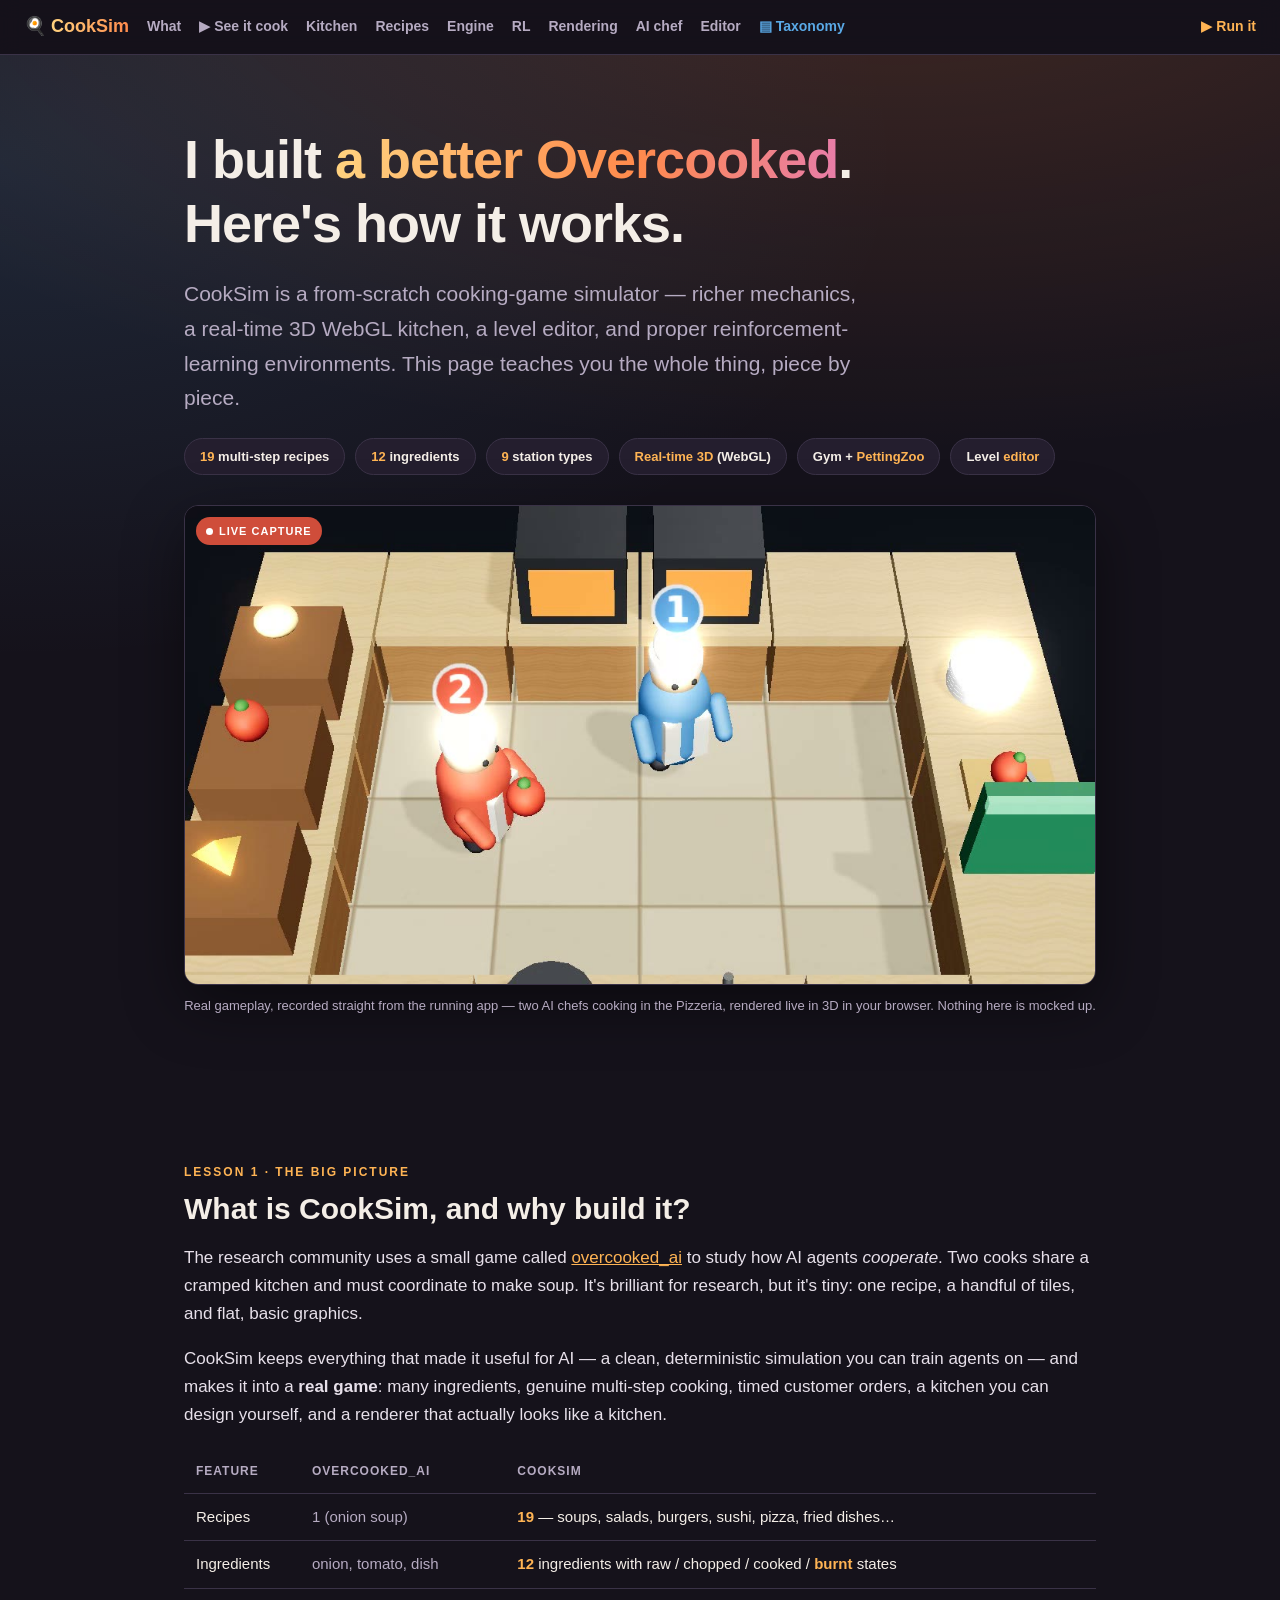
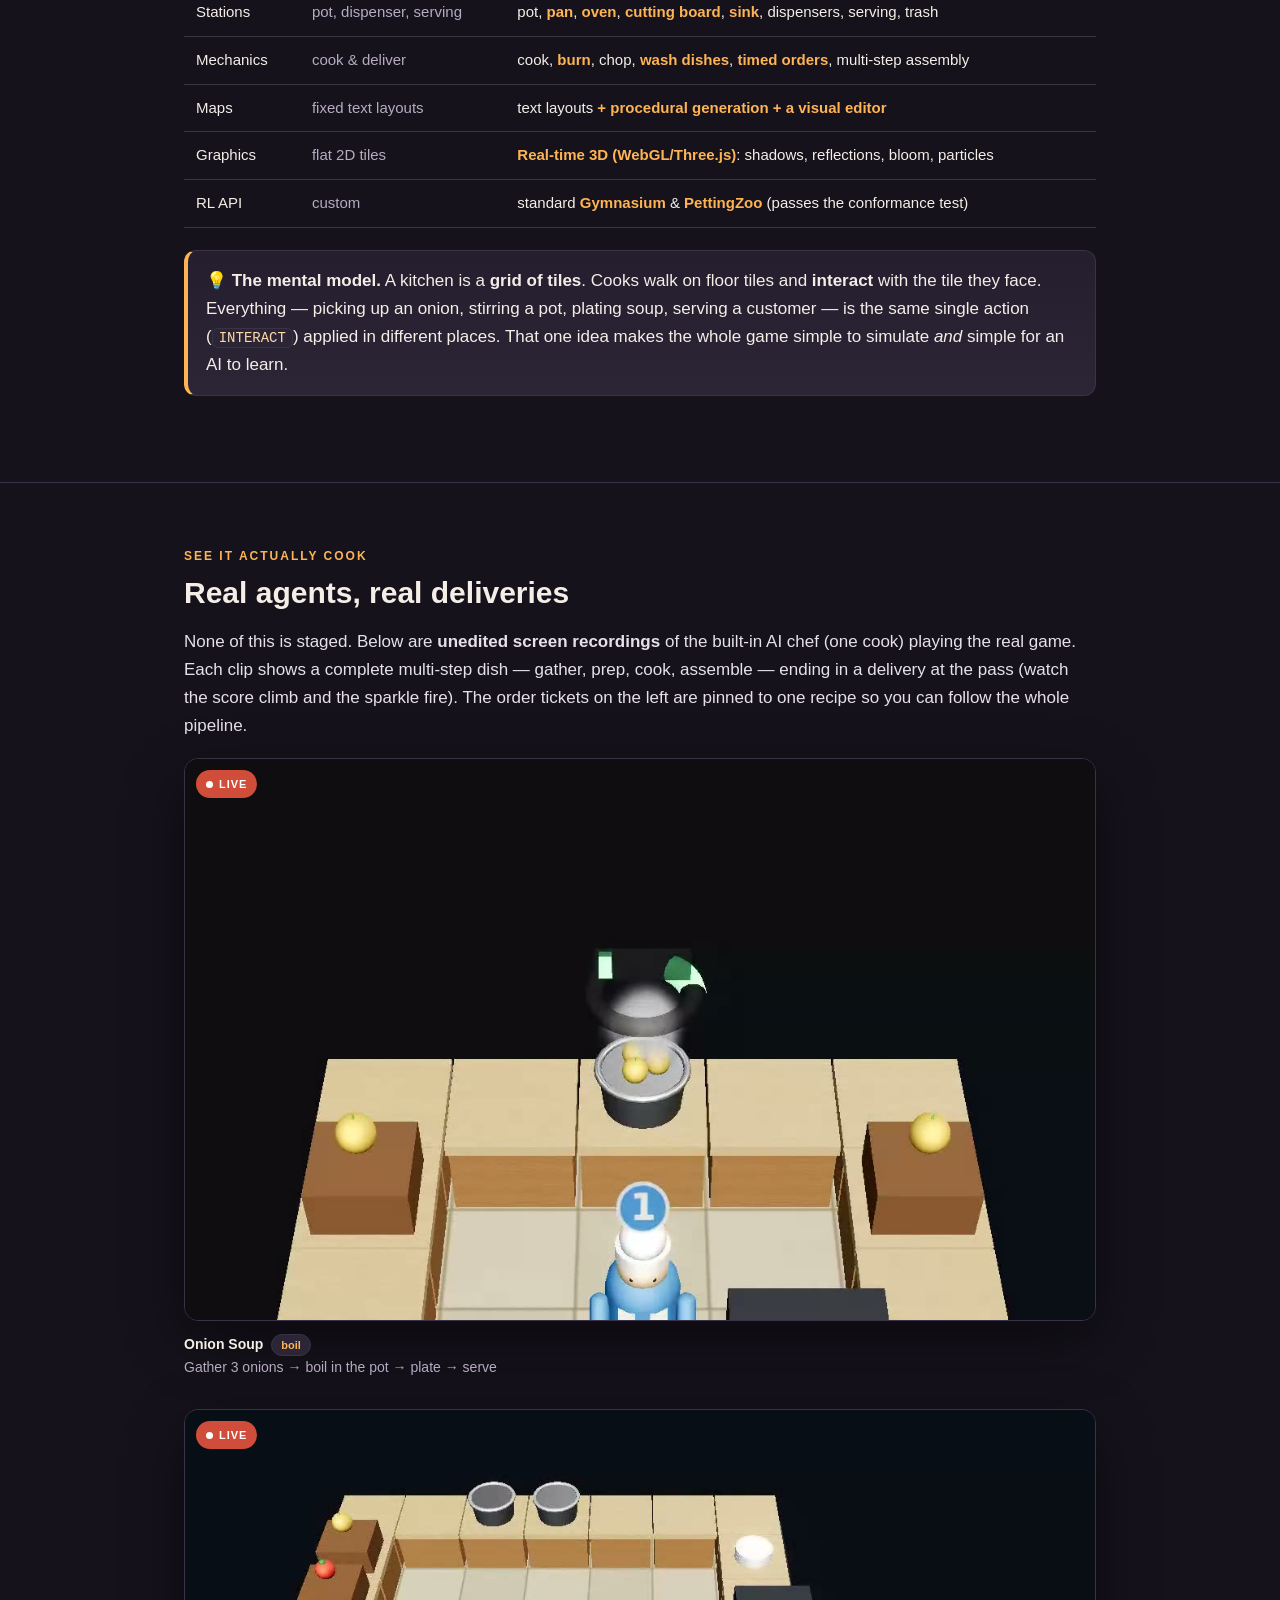
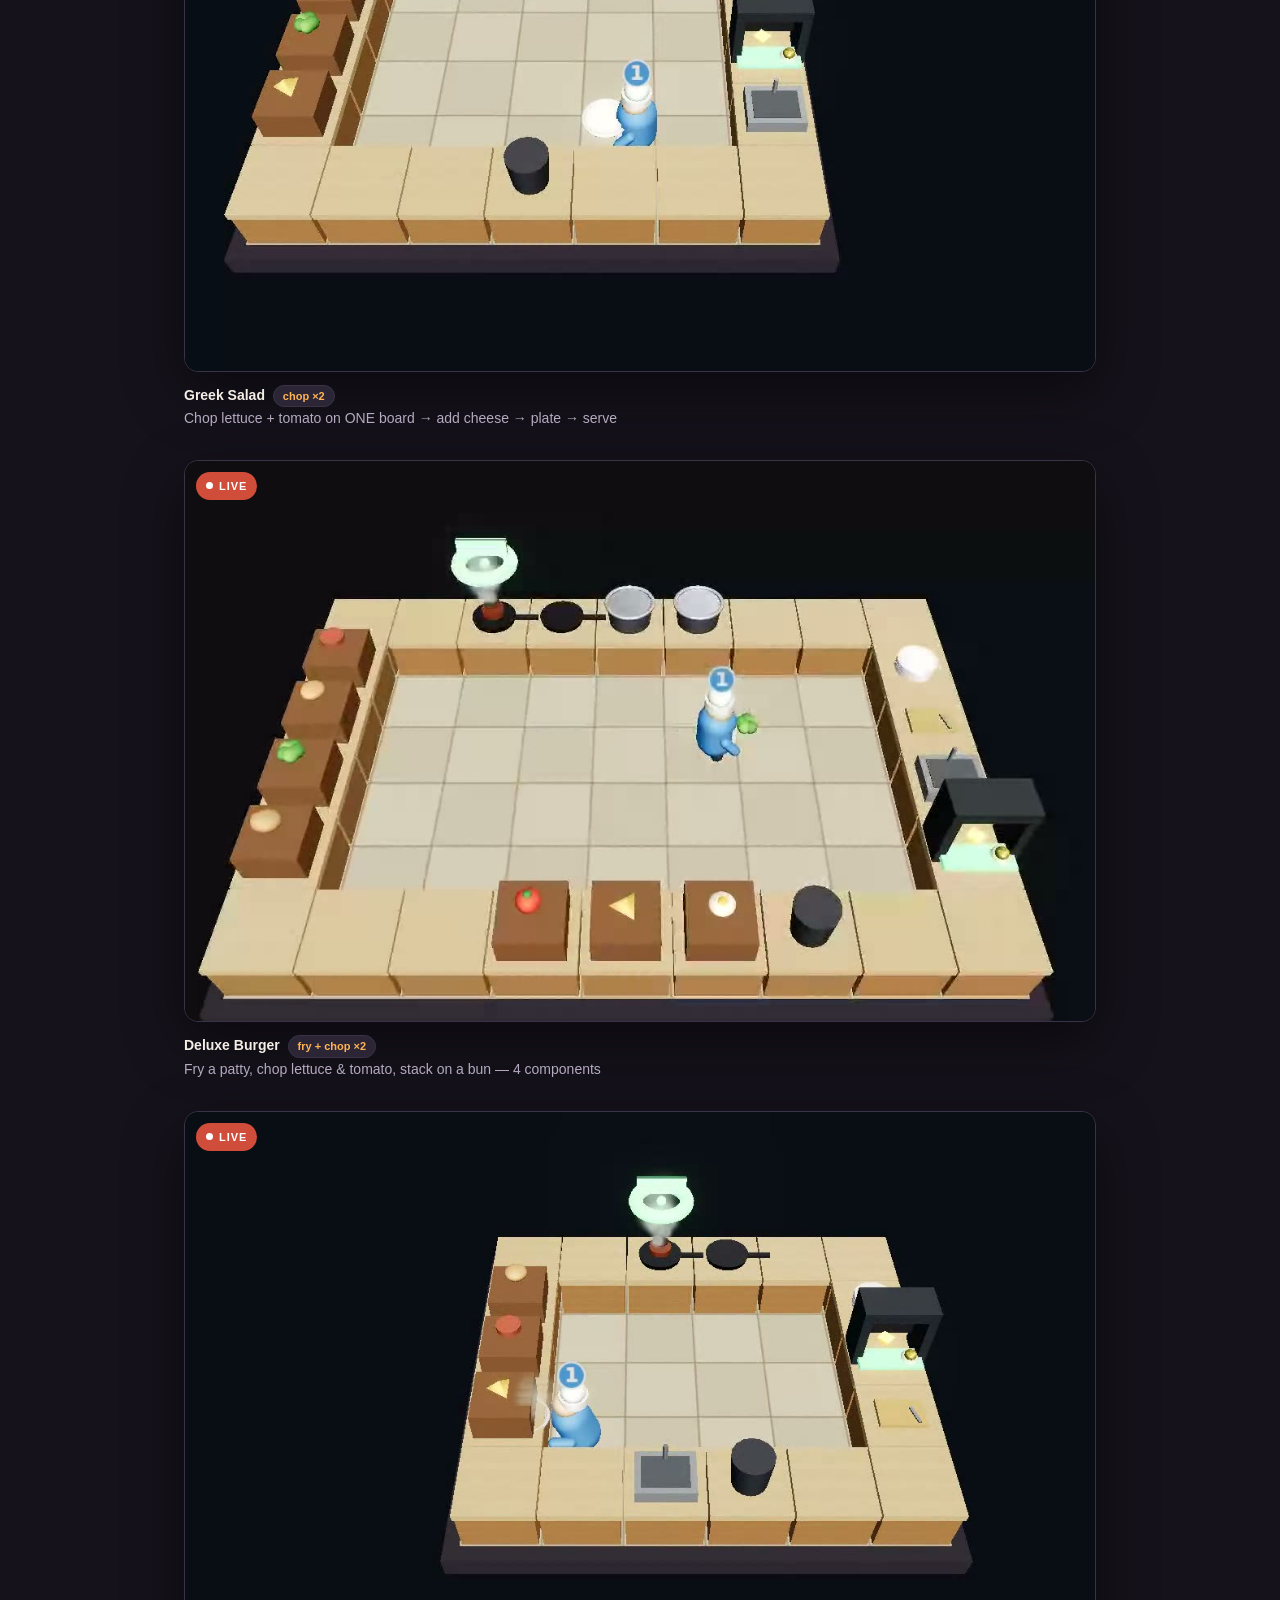
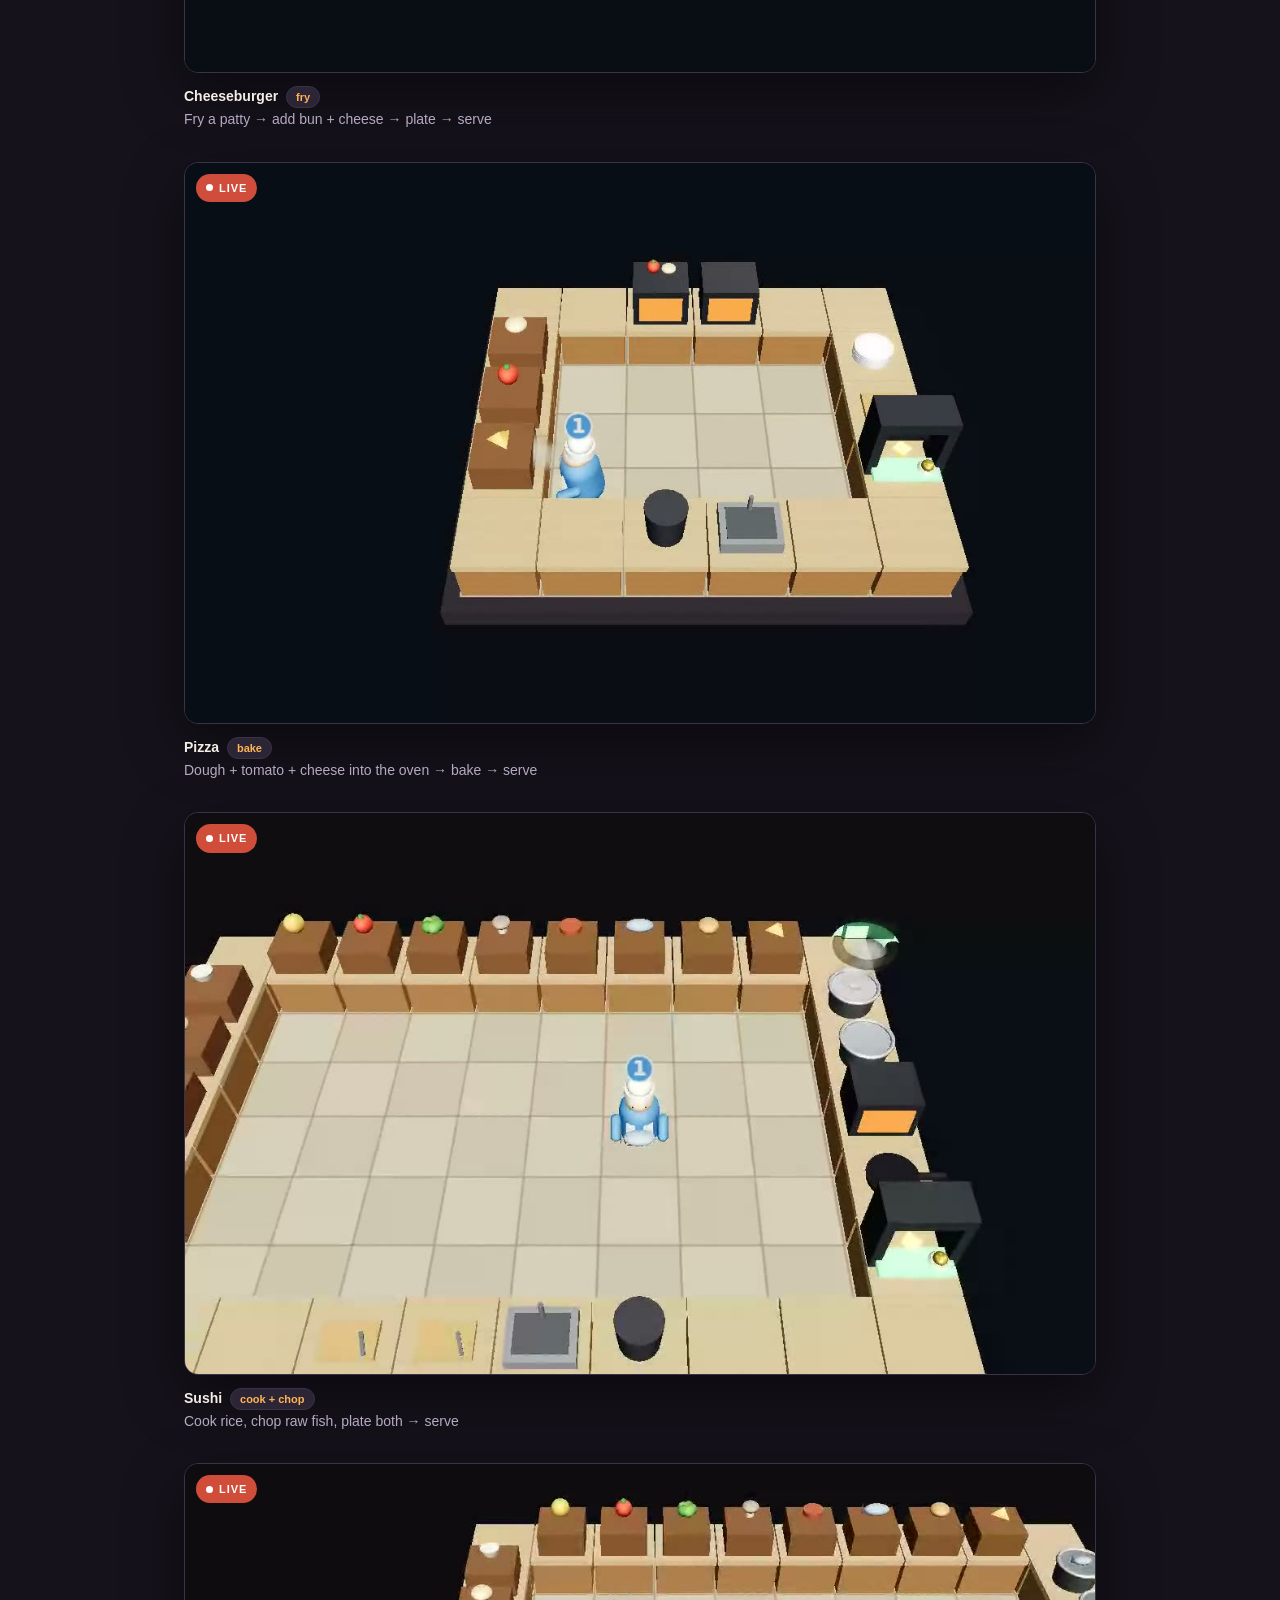
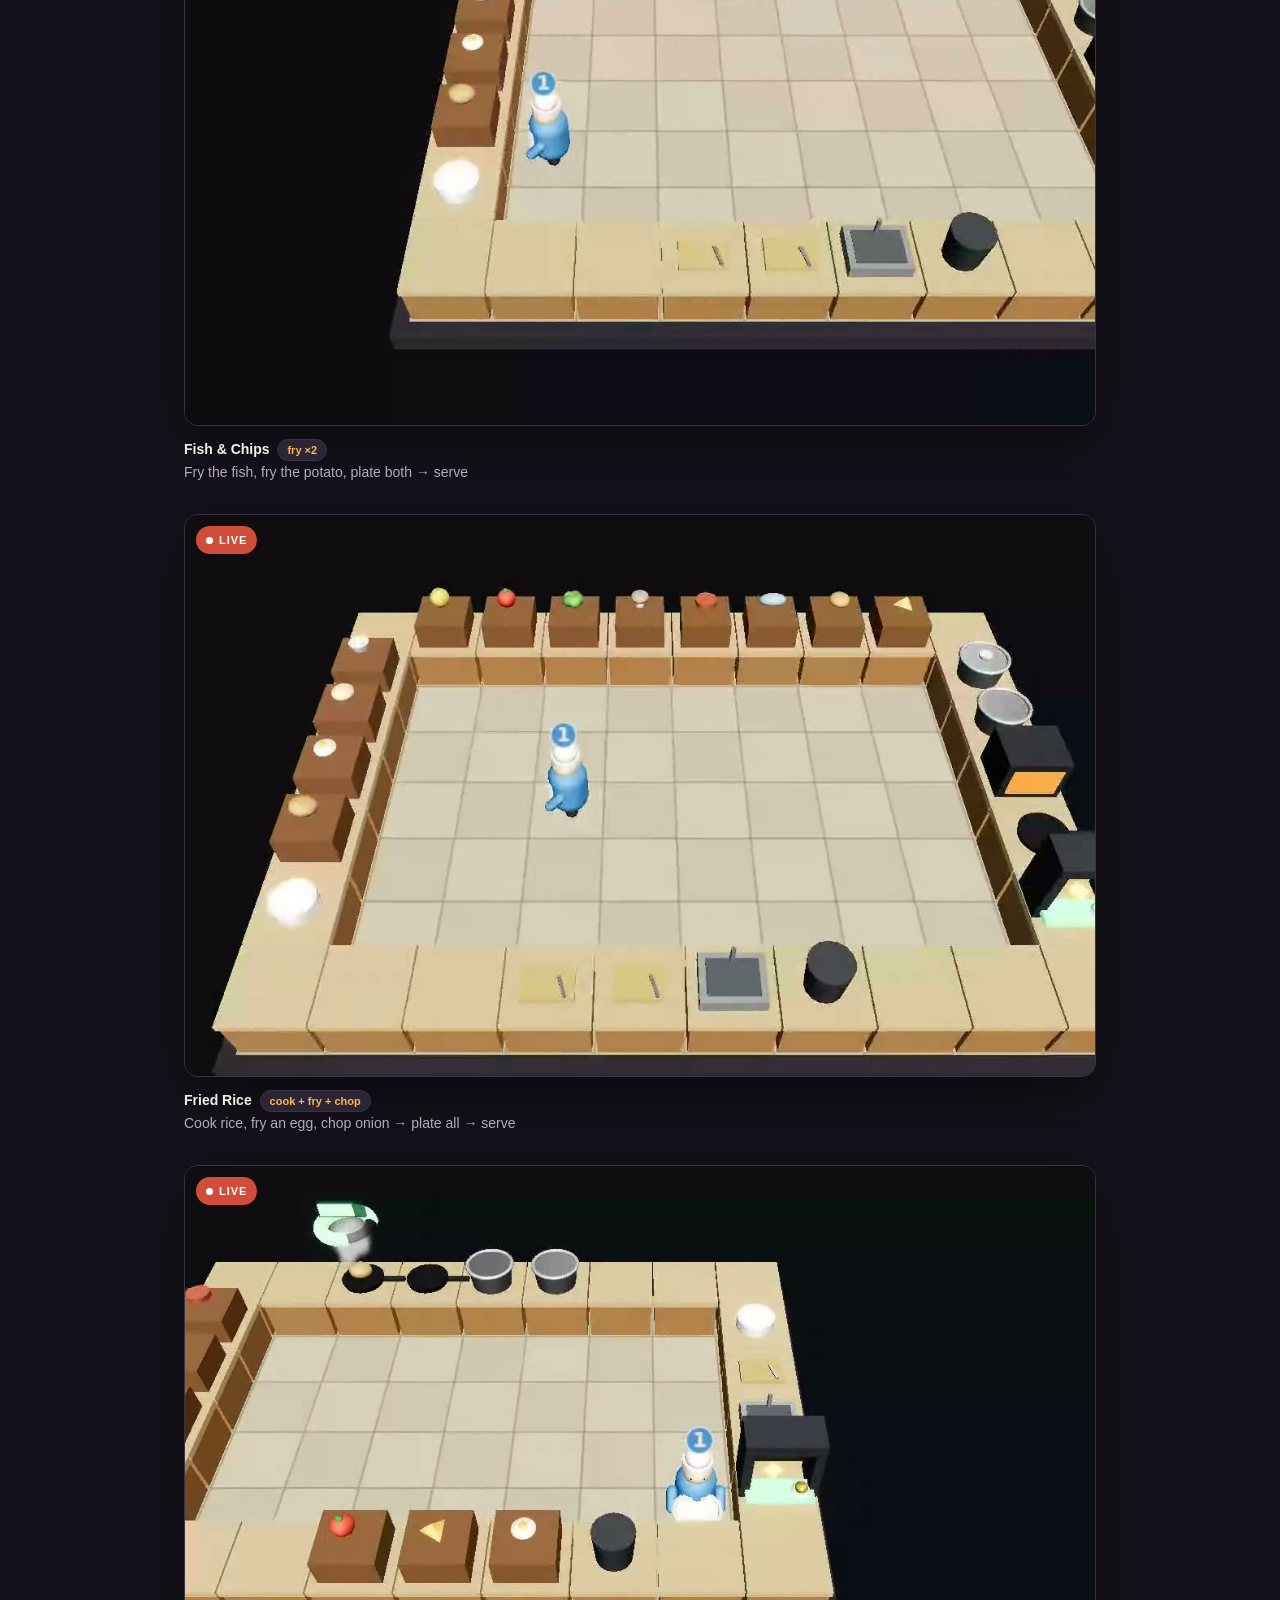
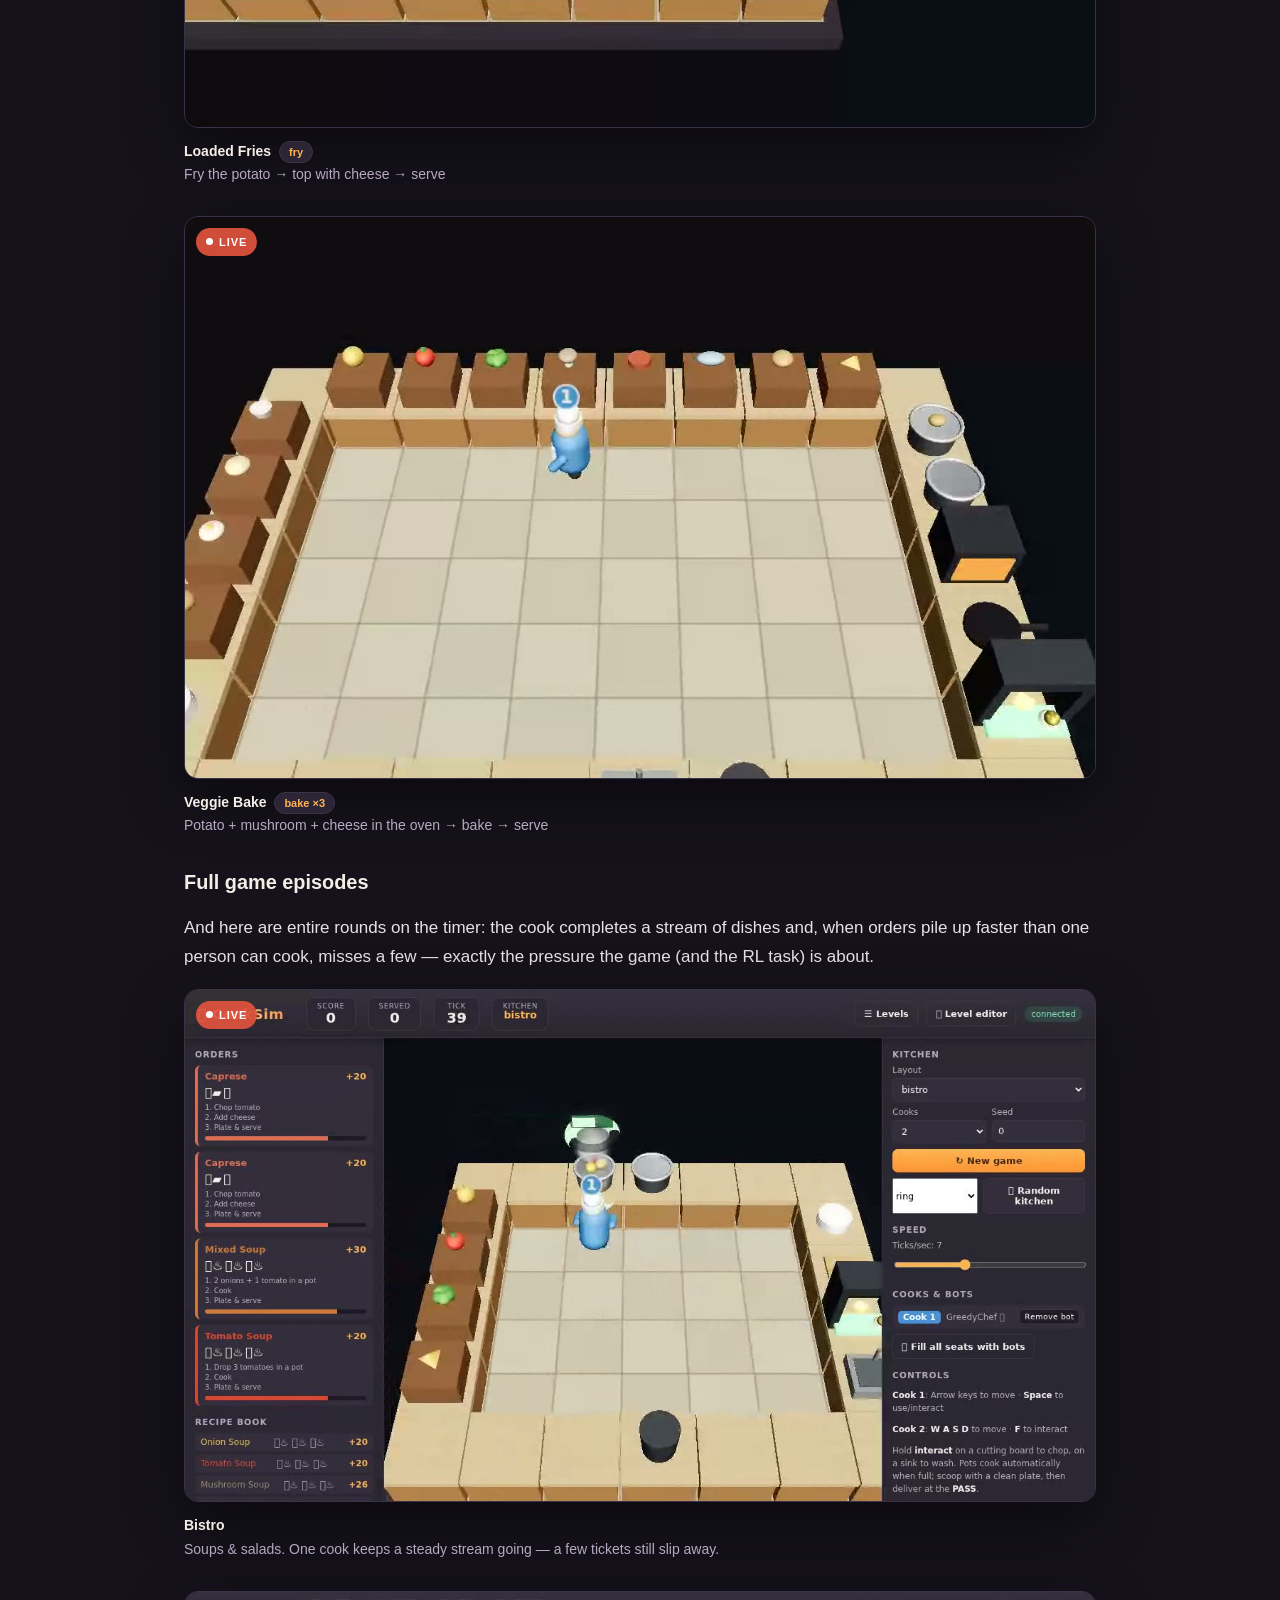
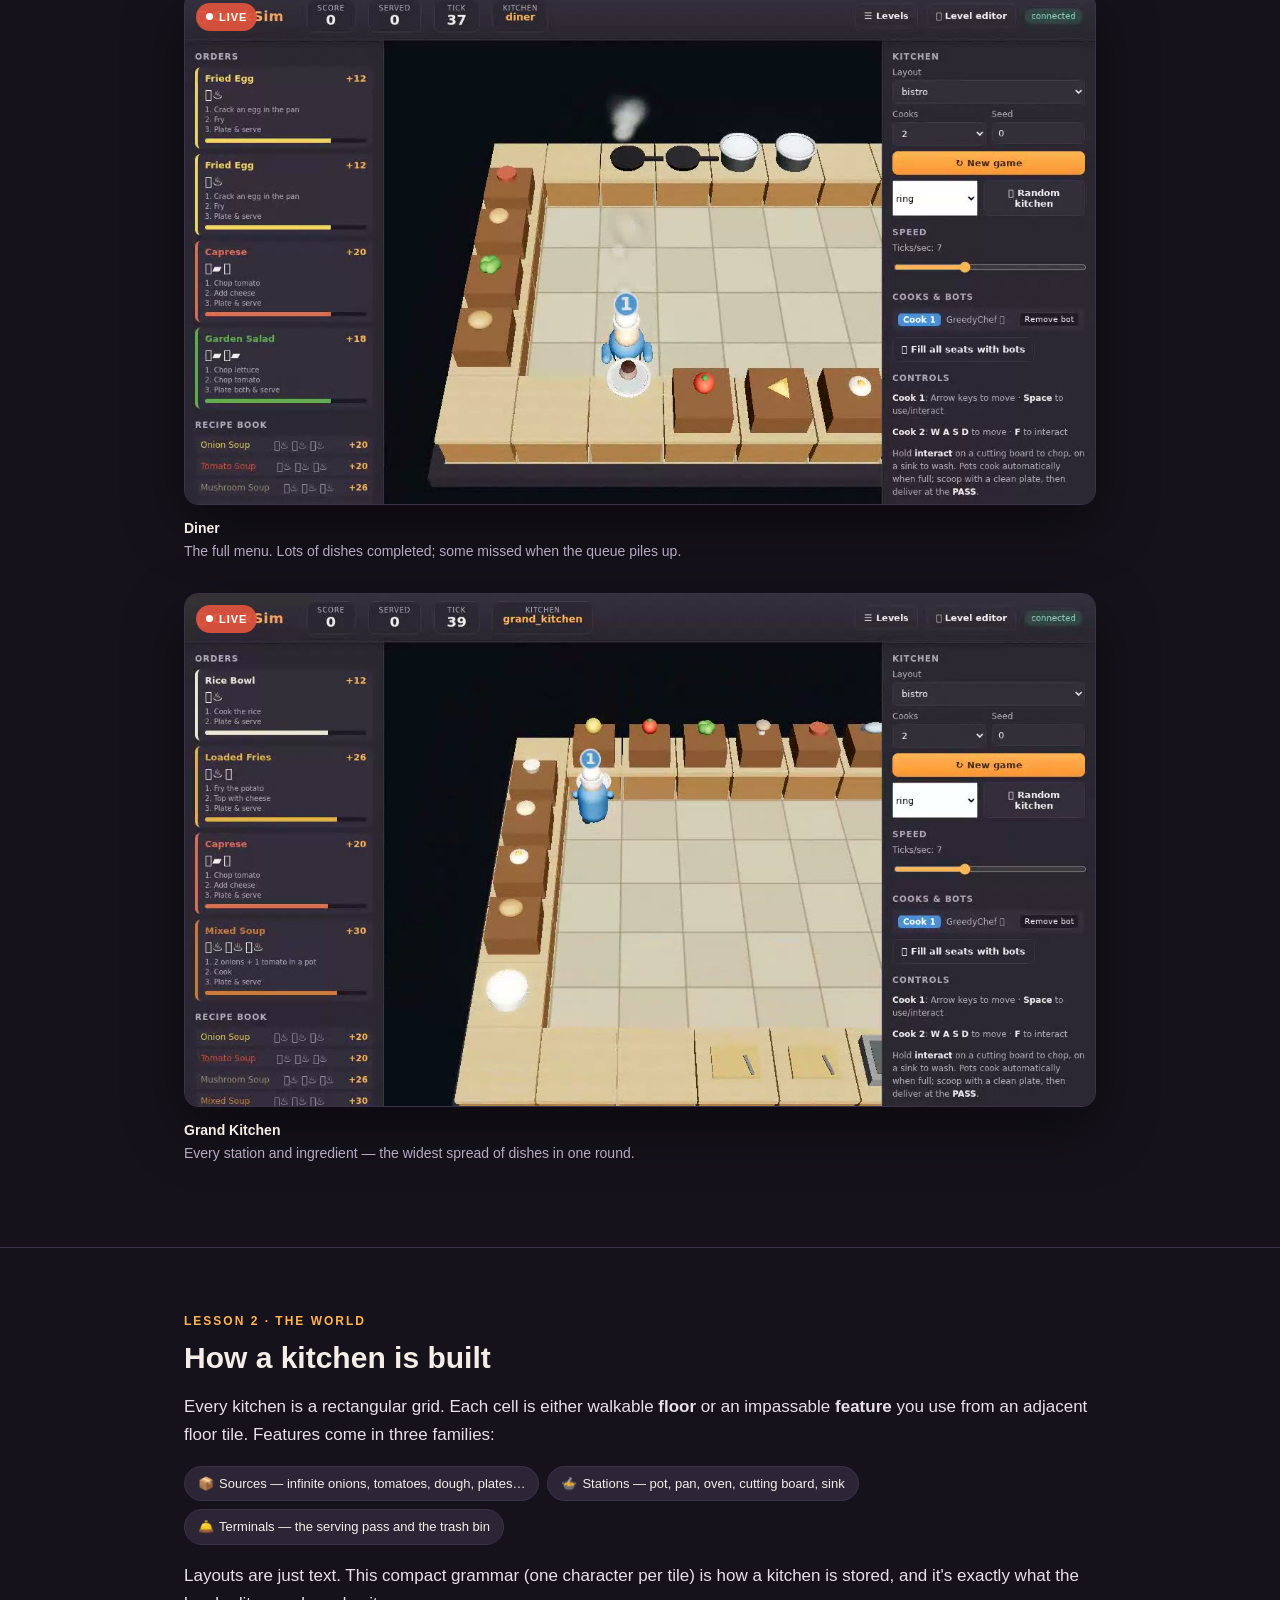
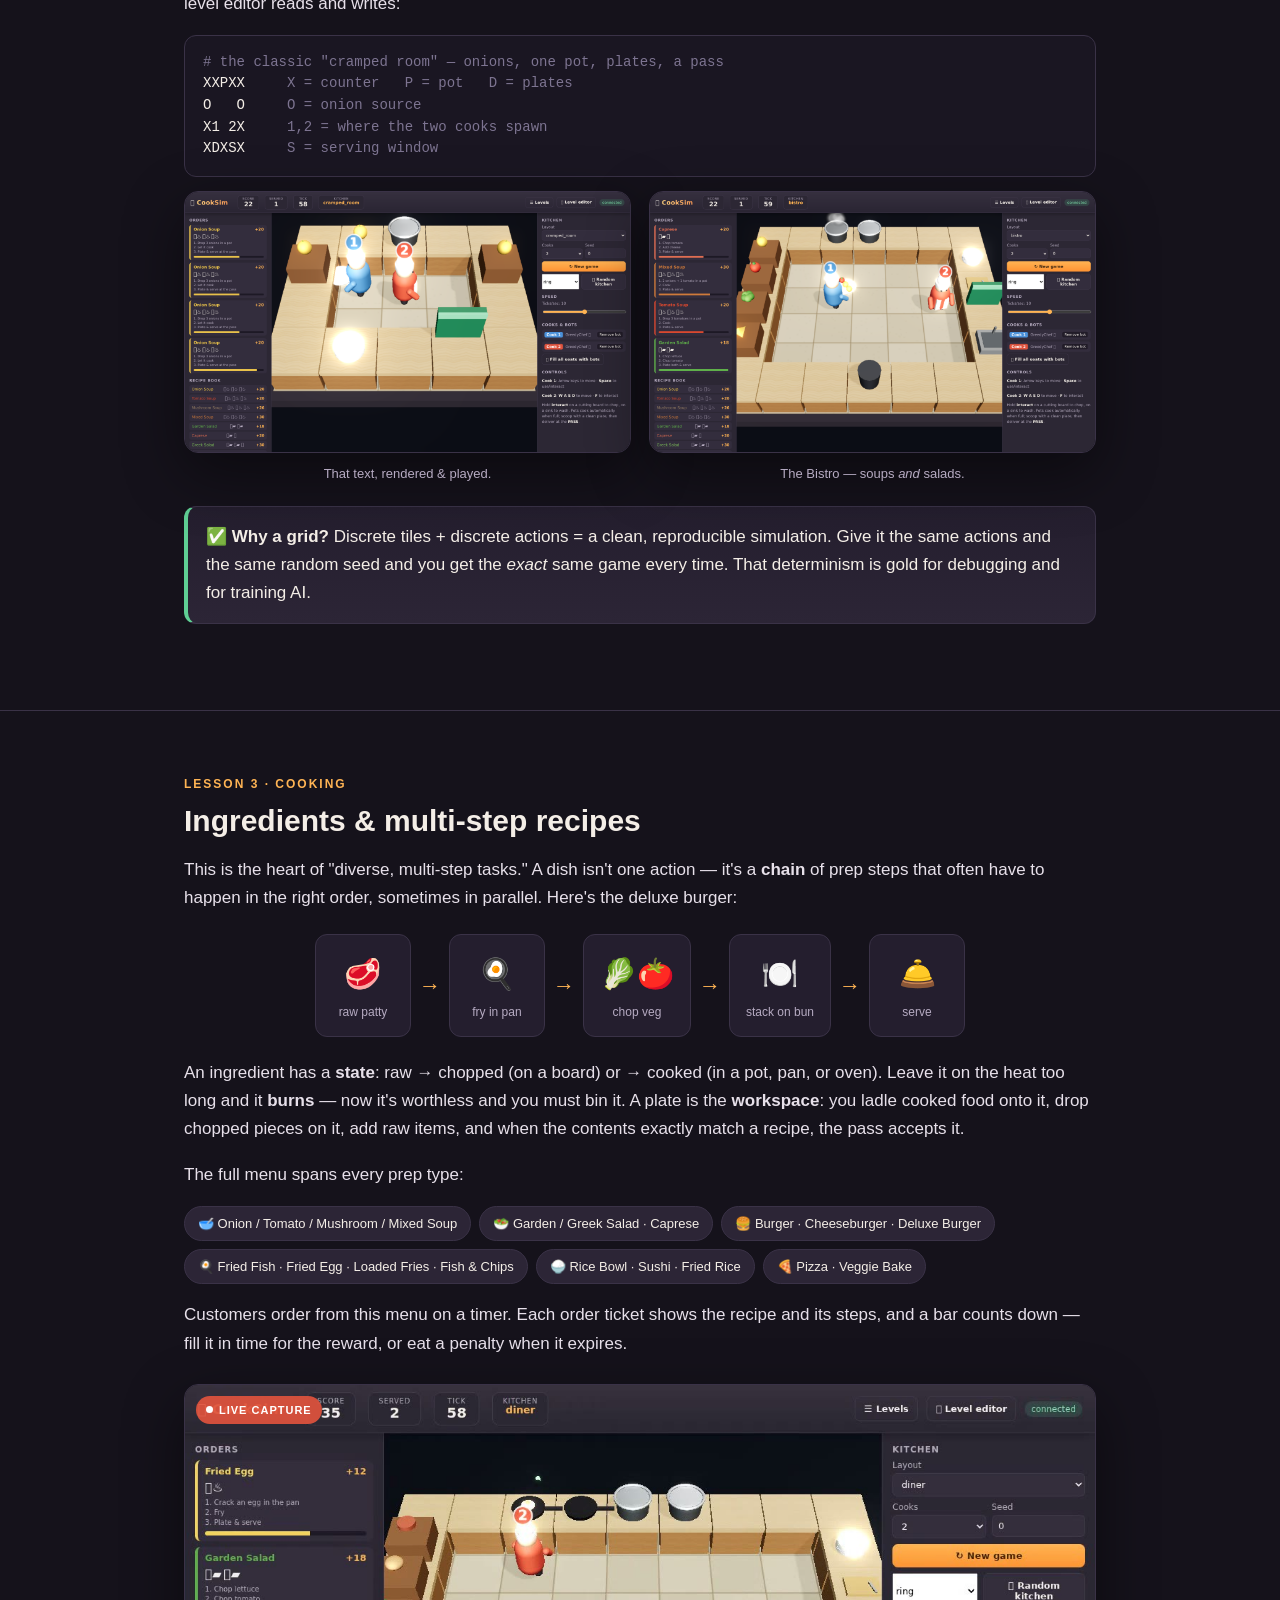
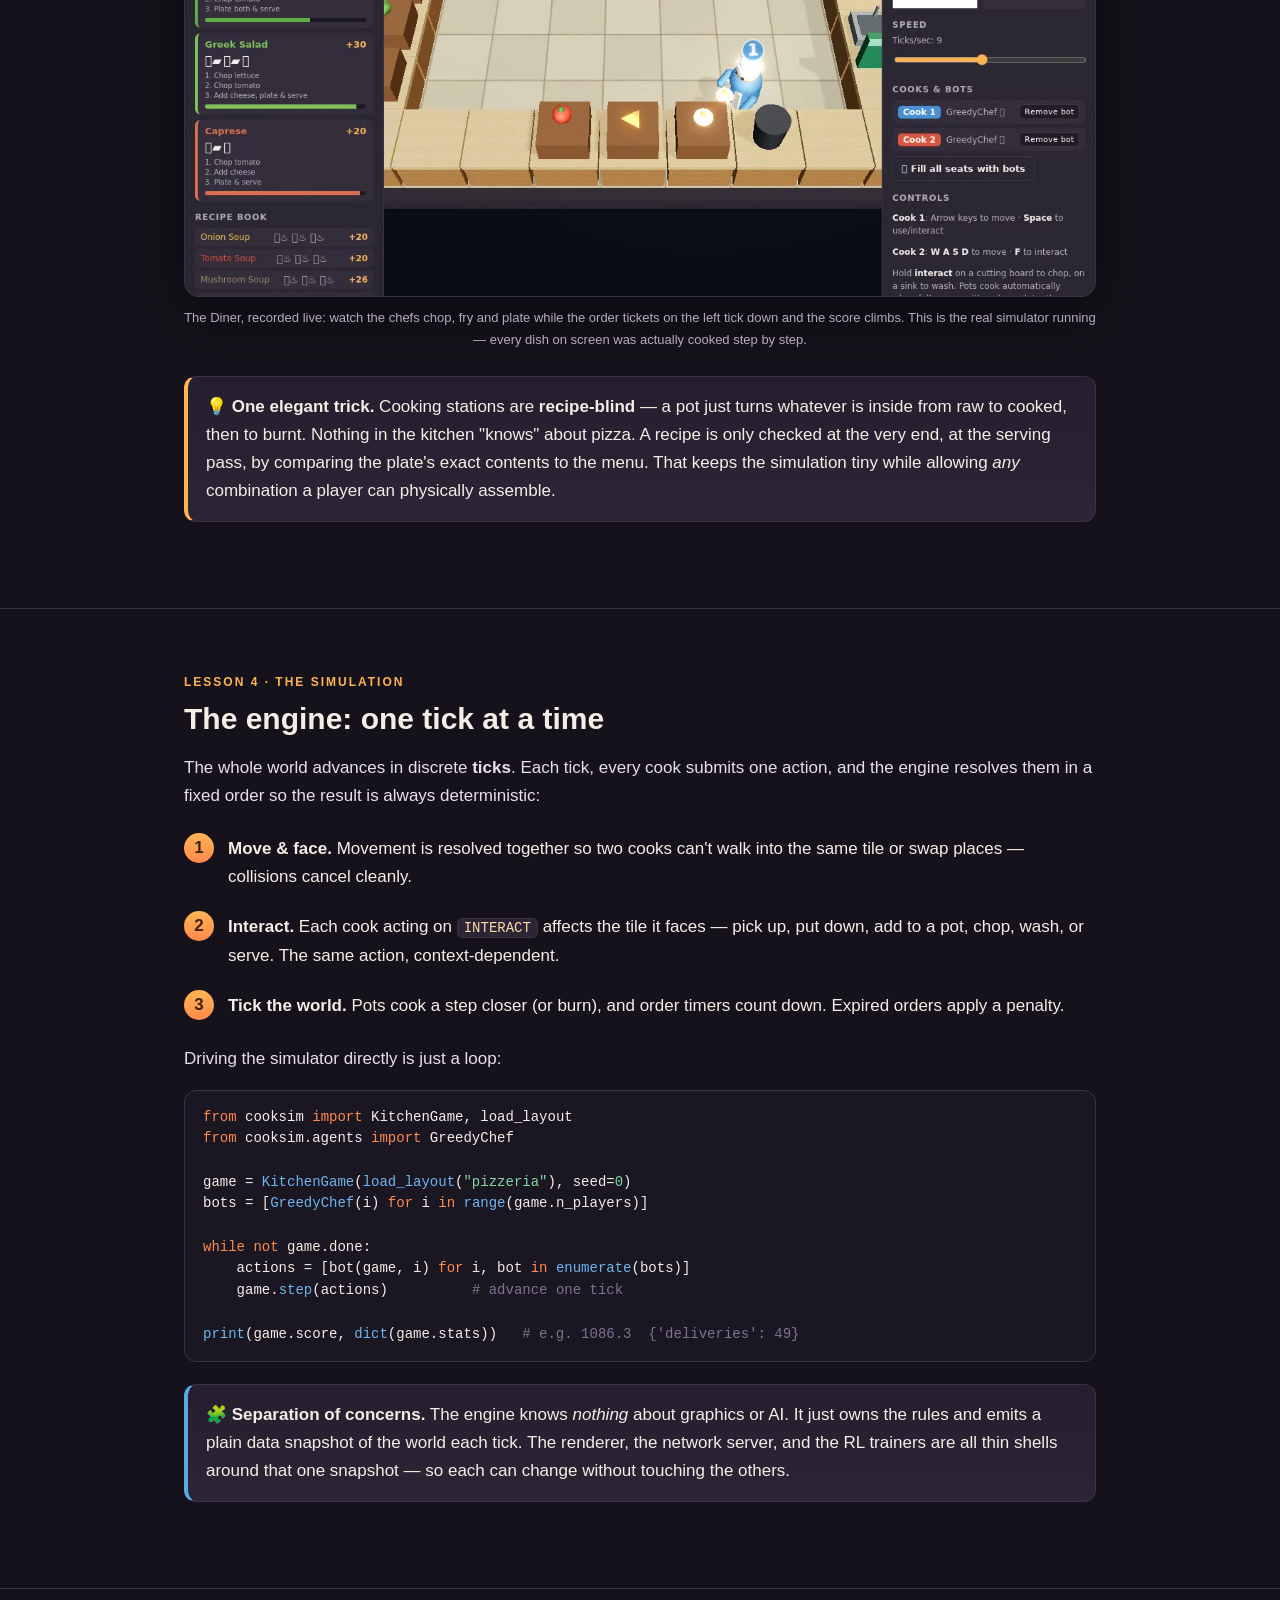
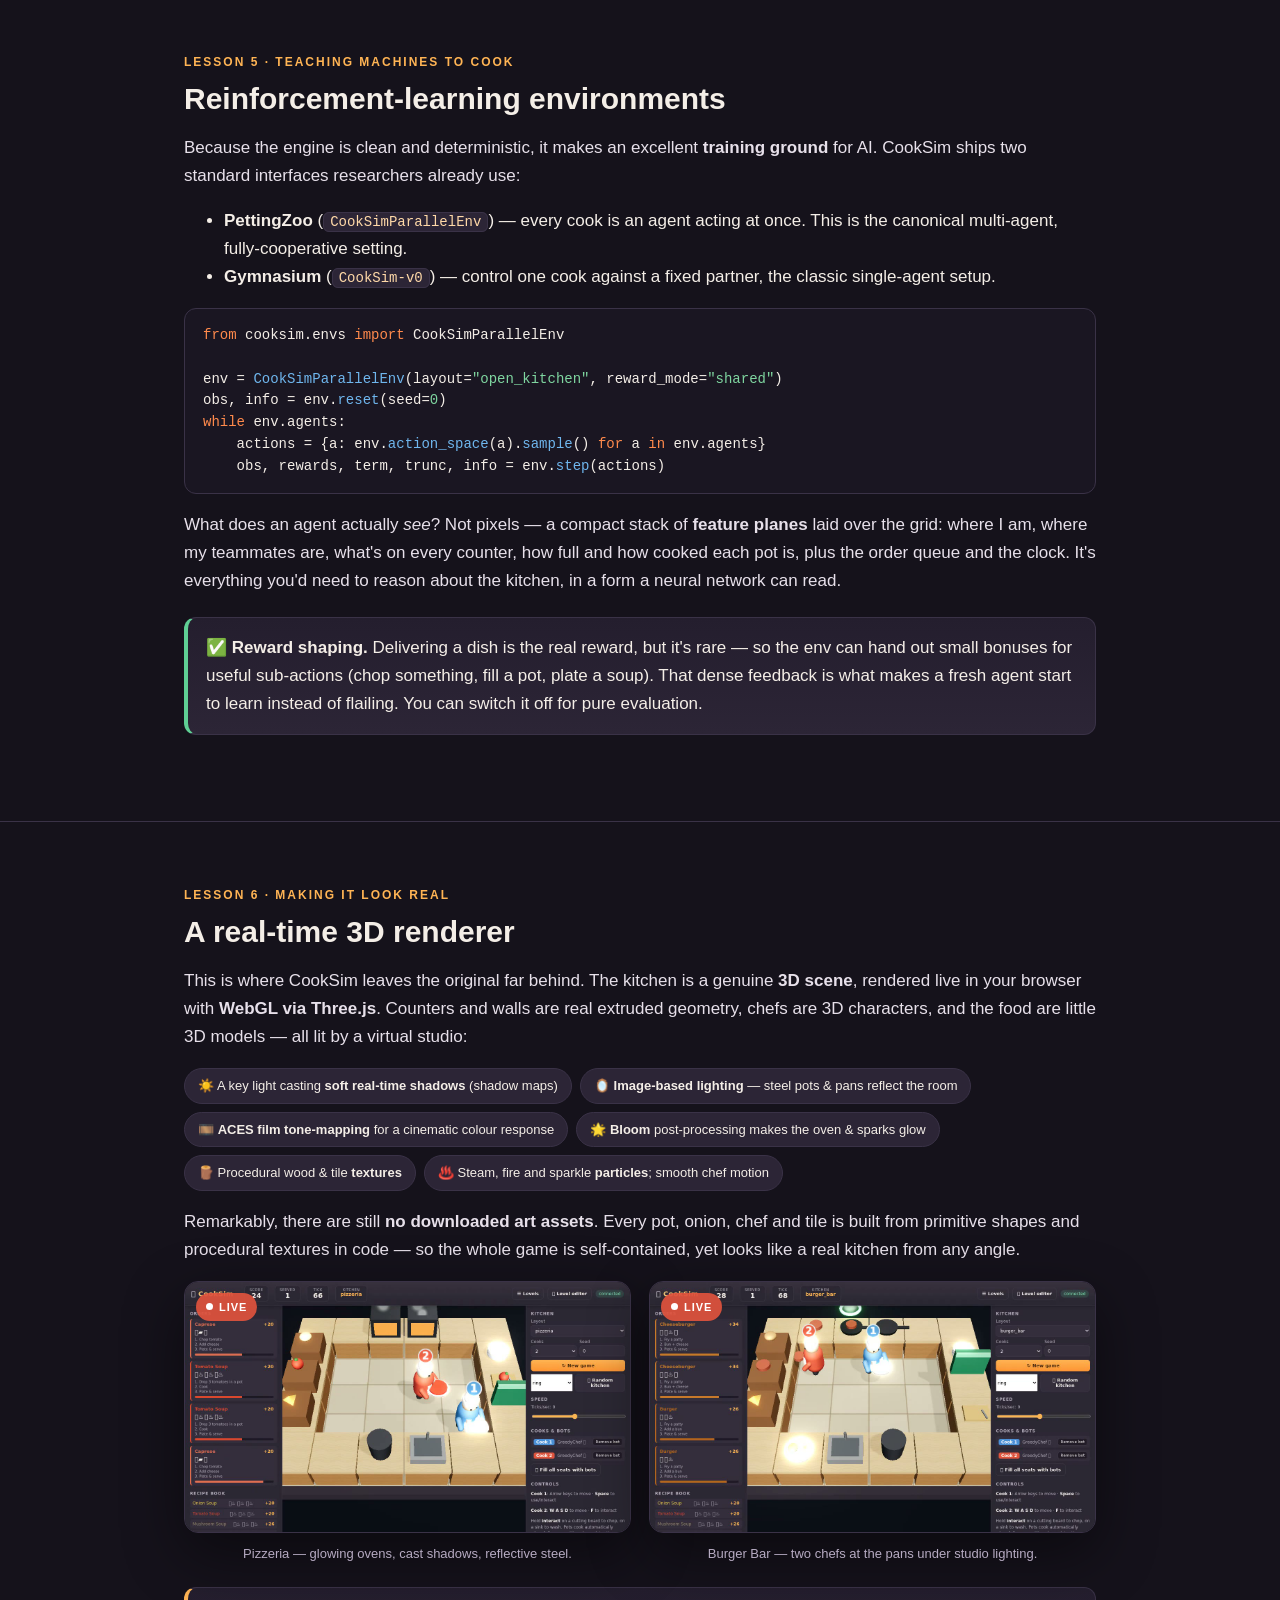
==== commit 575f1c1e: "Deploy: interactive Taxonomy subpage Co-Authored-By: Claude Opus 4.8 (1M context) <noreply@anthropic" ====
--- a/index.html
+++ b/index.html
@@ -116,6 +116,7 @@
   <a href="#render">Rendering</a>
   <a href="#ai">AI chef</a>
   <a href="#editor">Editor</a>
+  <a href="taxonomy.html" style="color:var(--blue)">▤ Taxonomy</a>
   <span class="spacer"></span>
   <a href="#play" style="color:var(--accent)">▶ Run it</a>
 </nav>
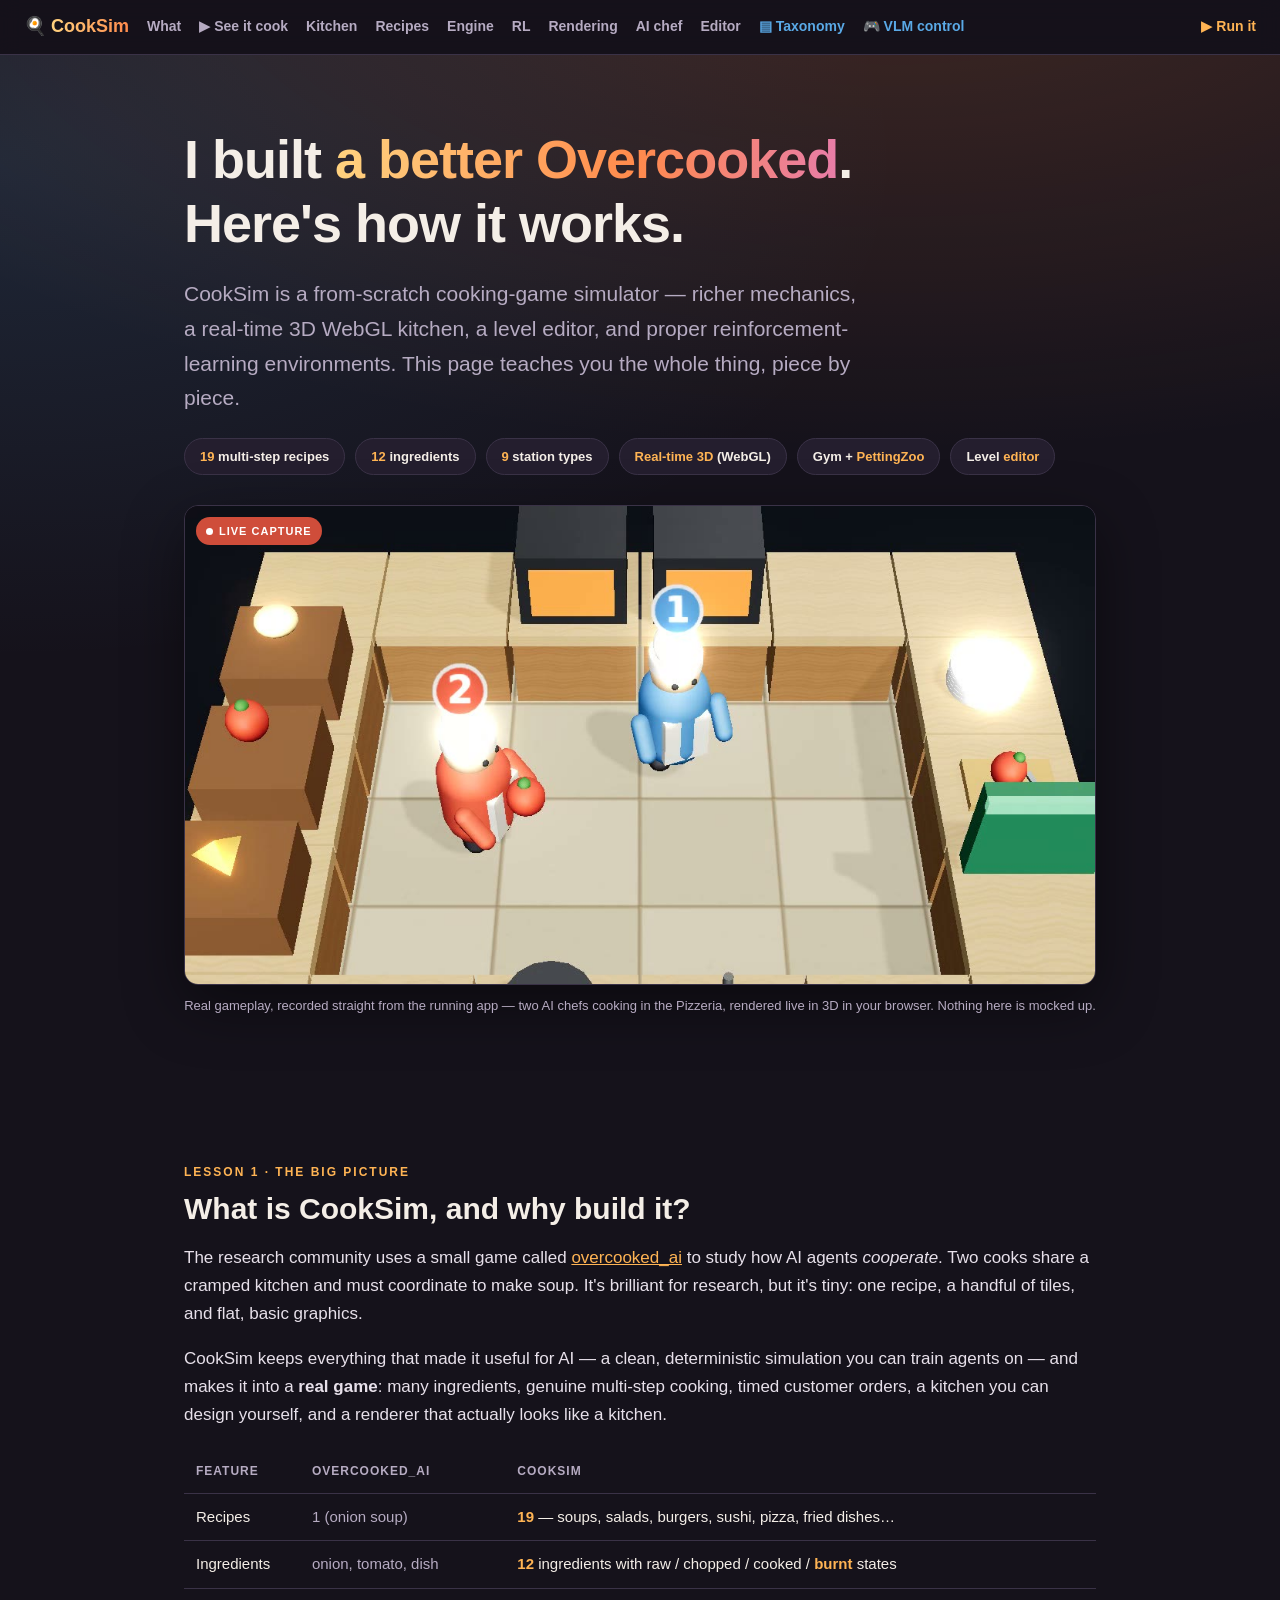
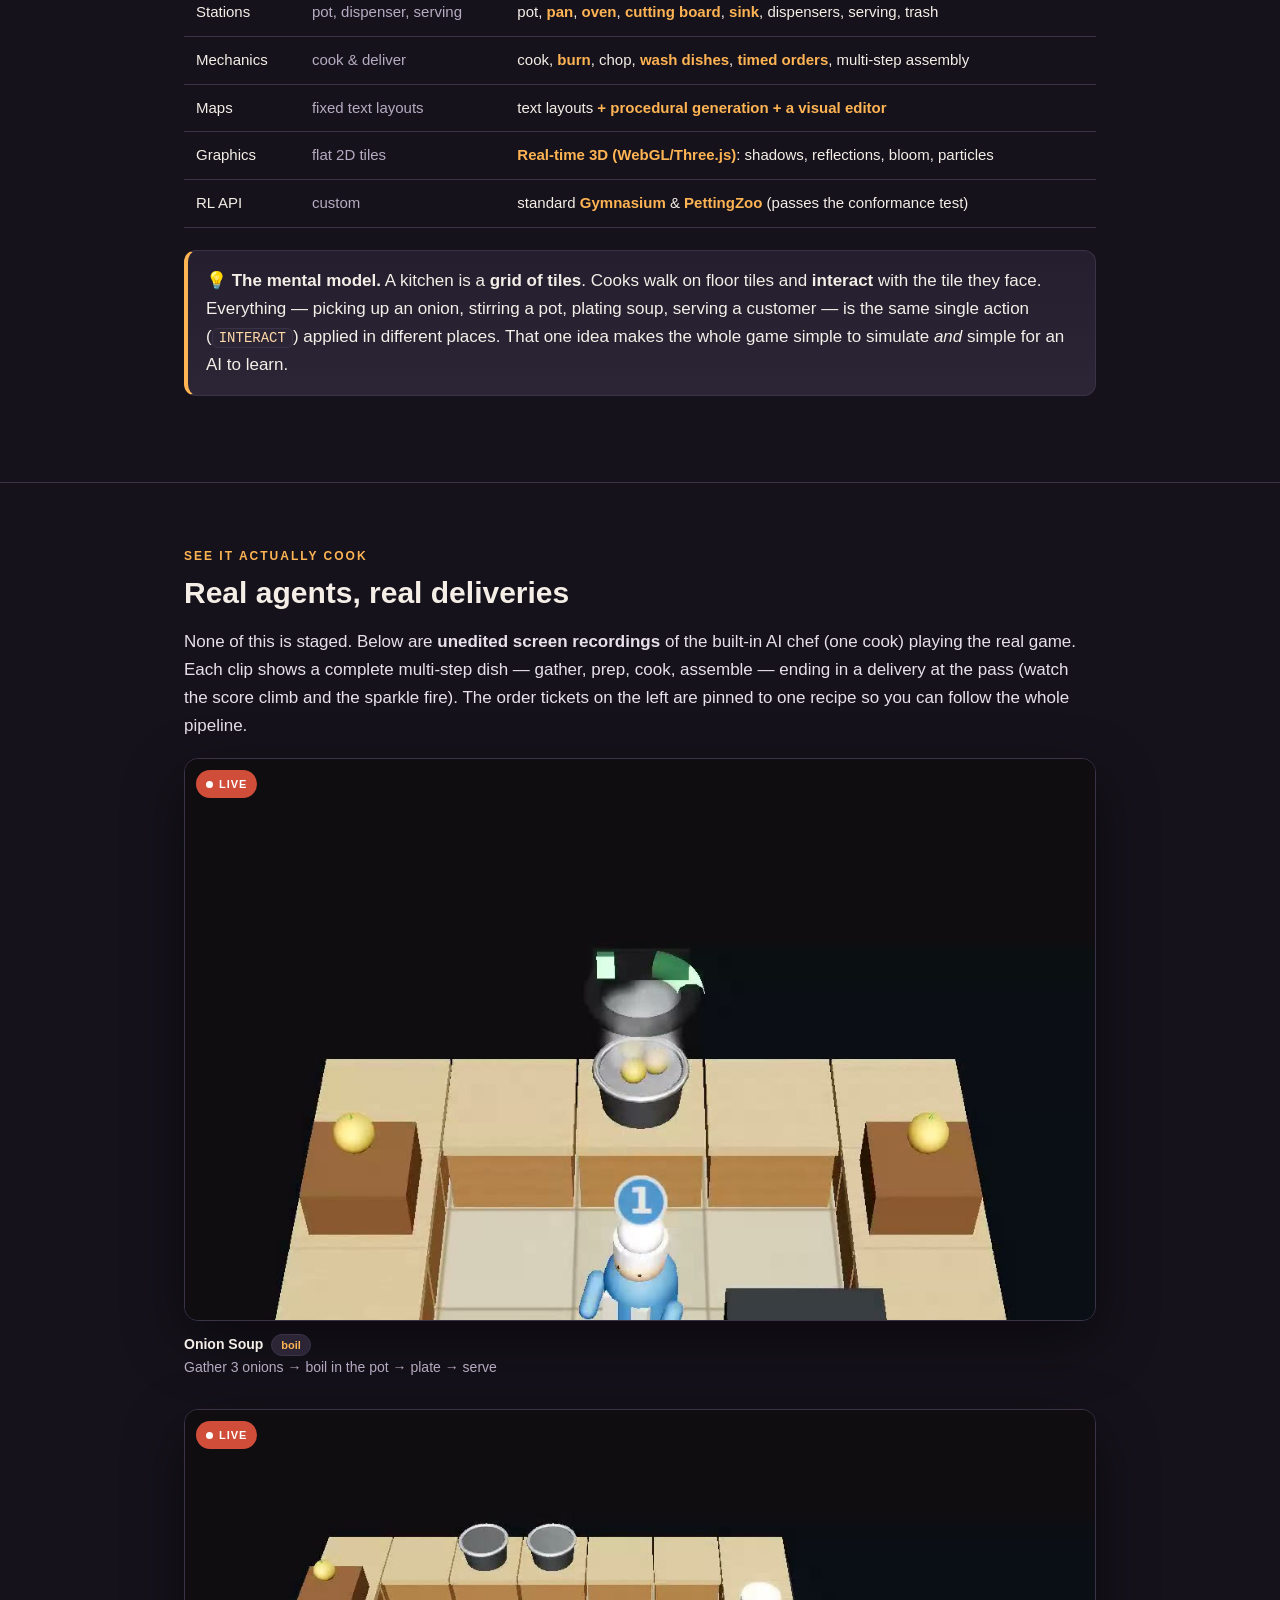
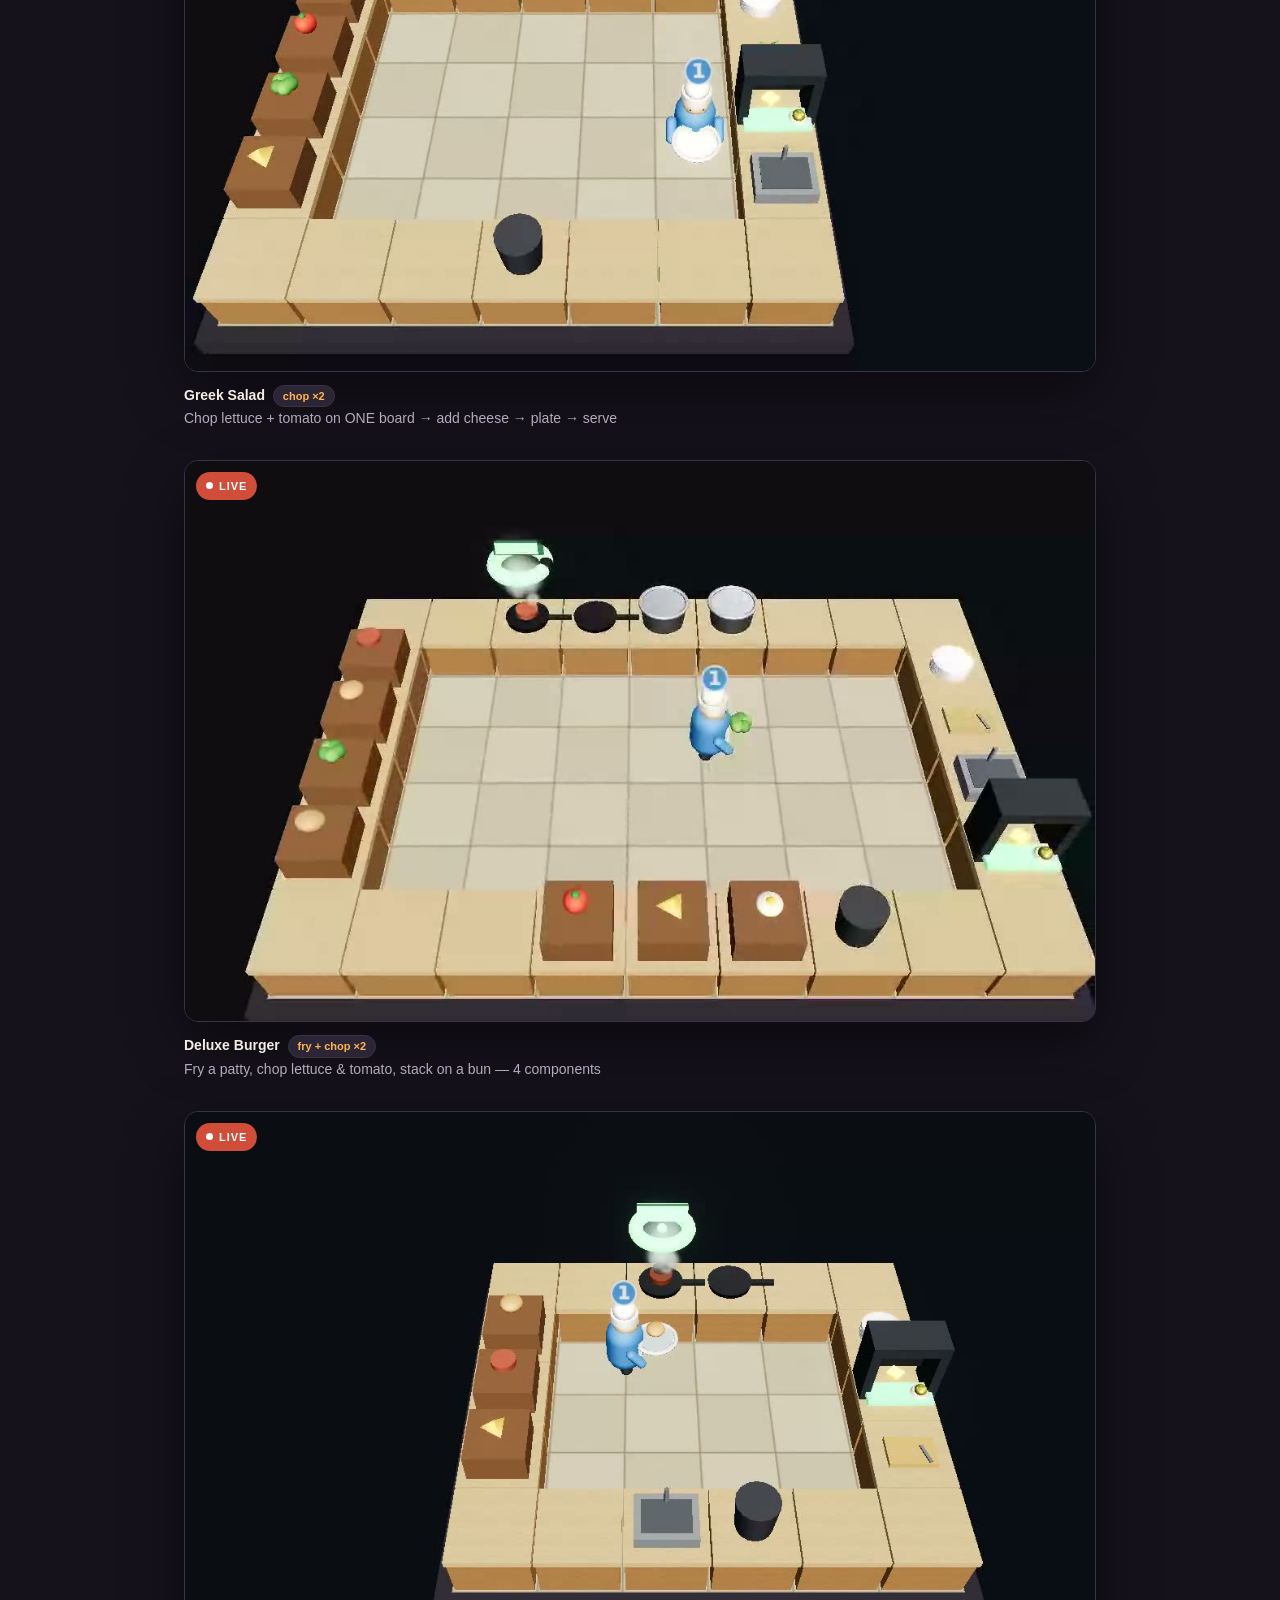
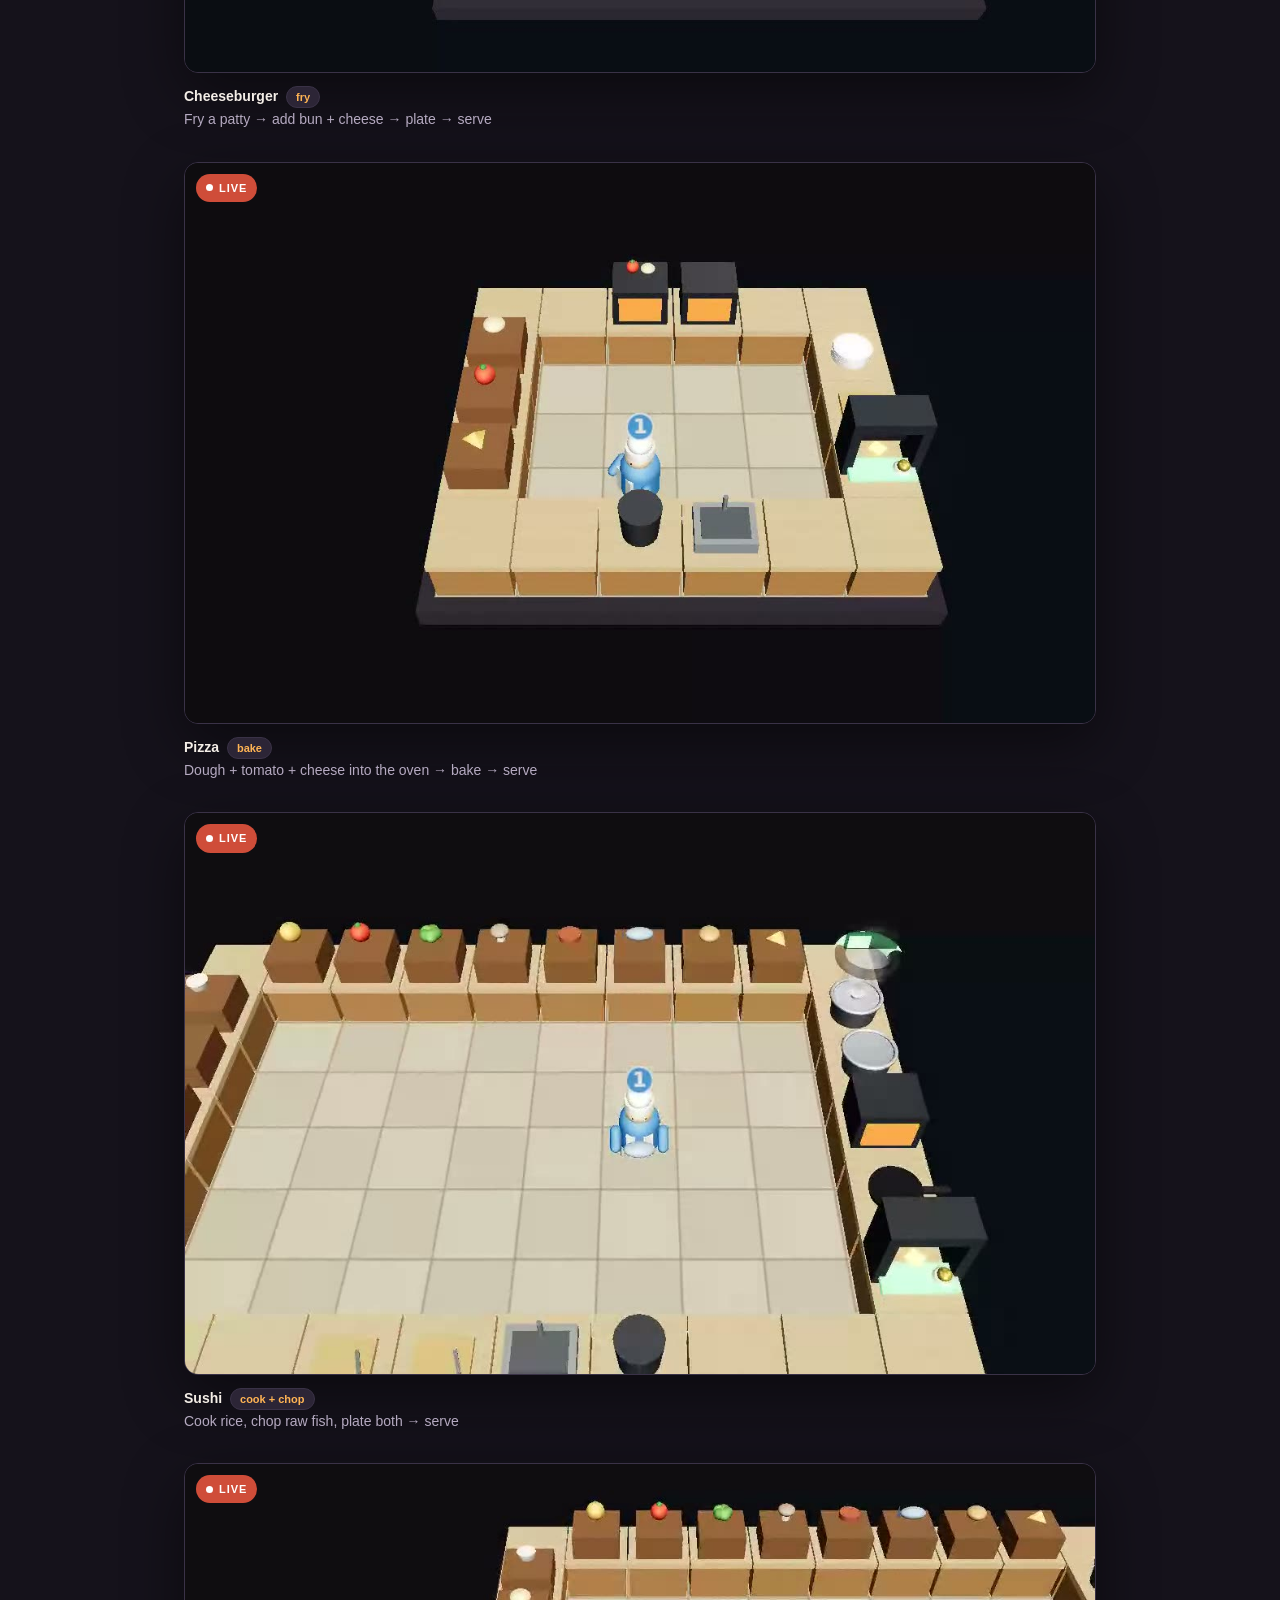
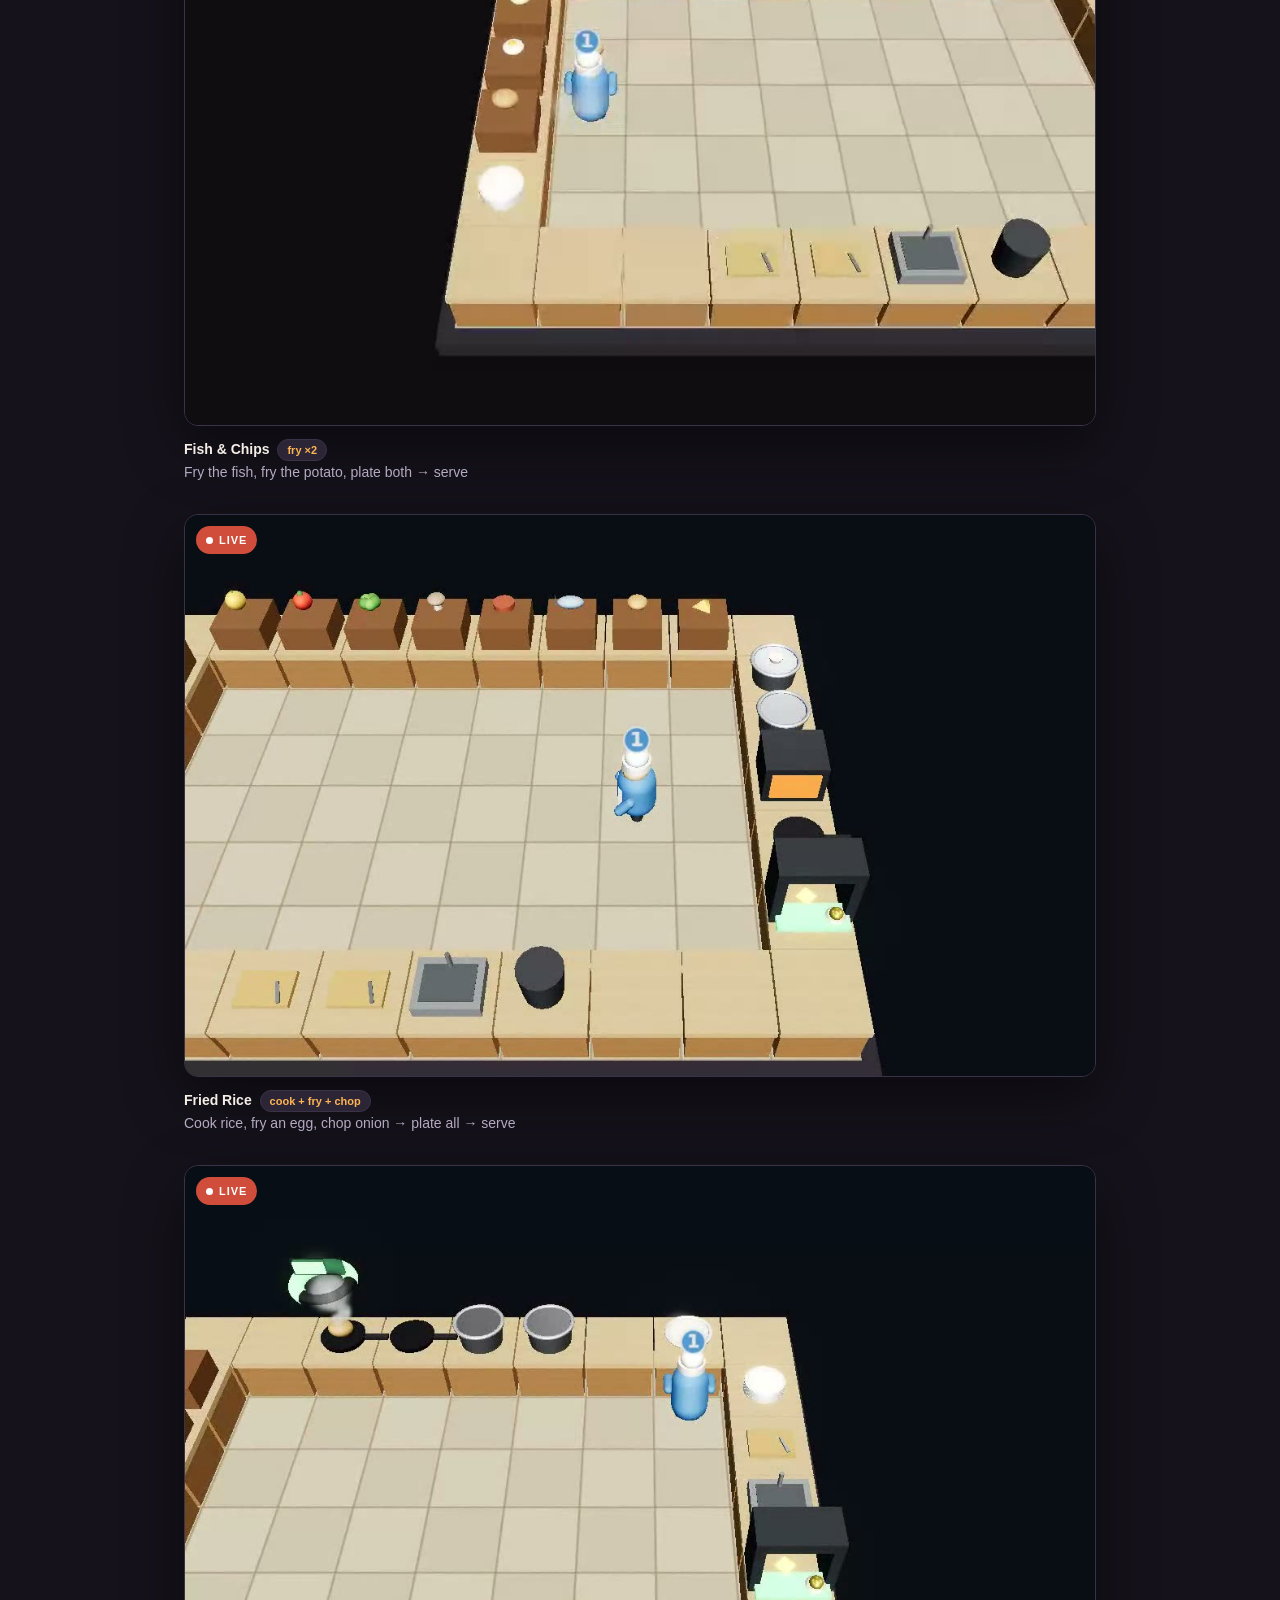
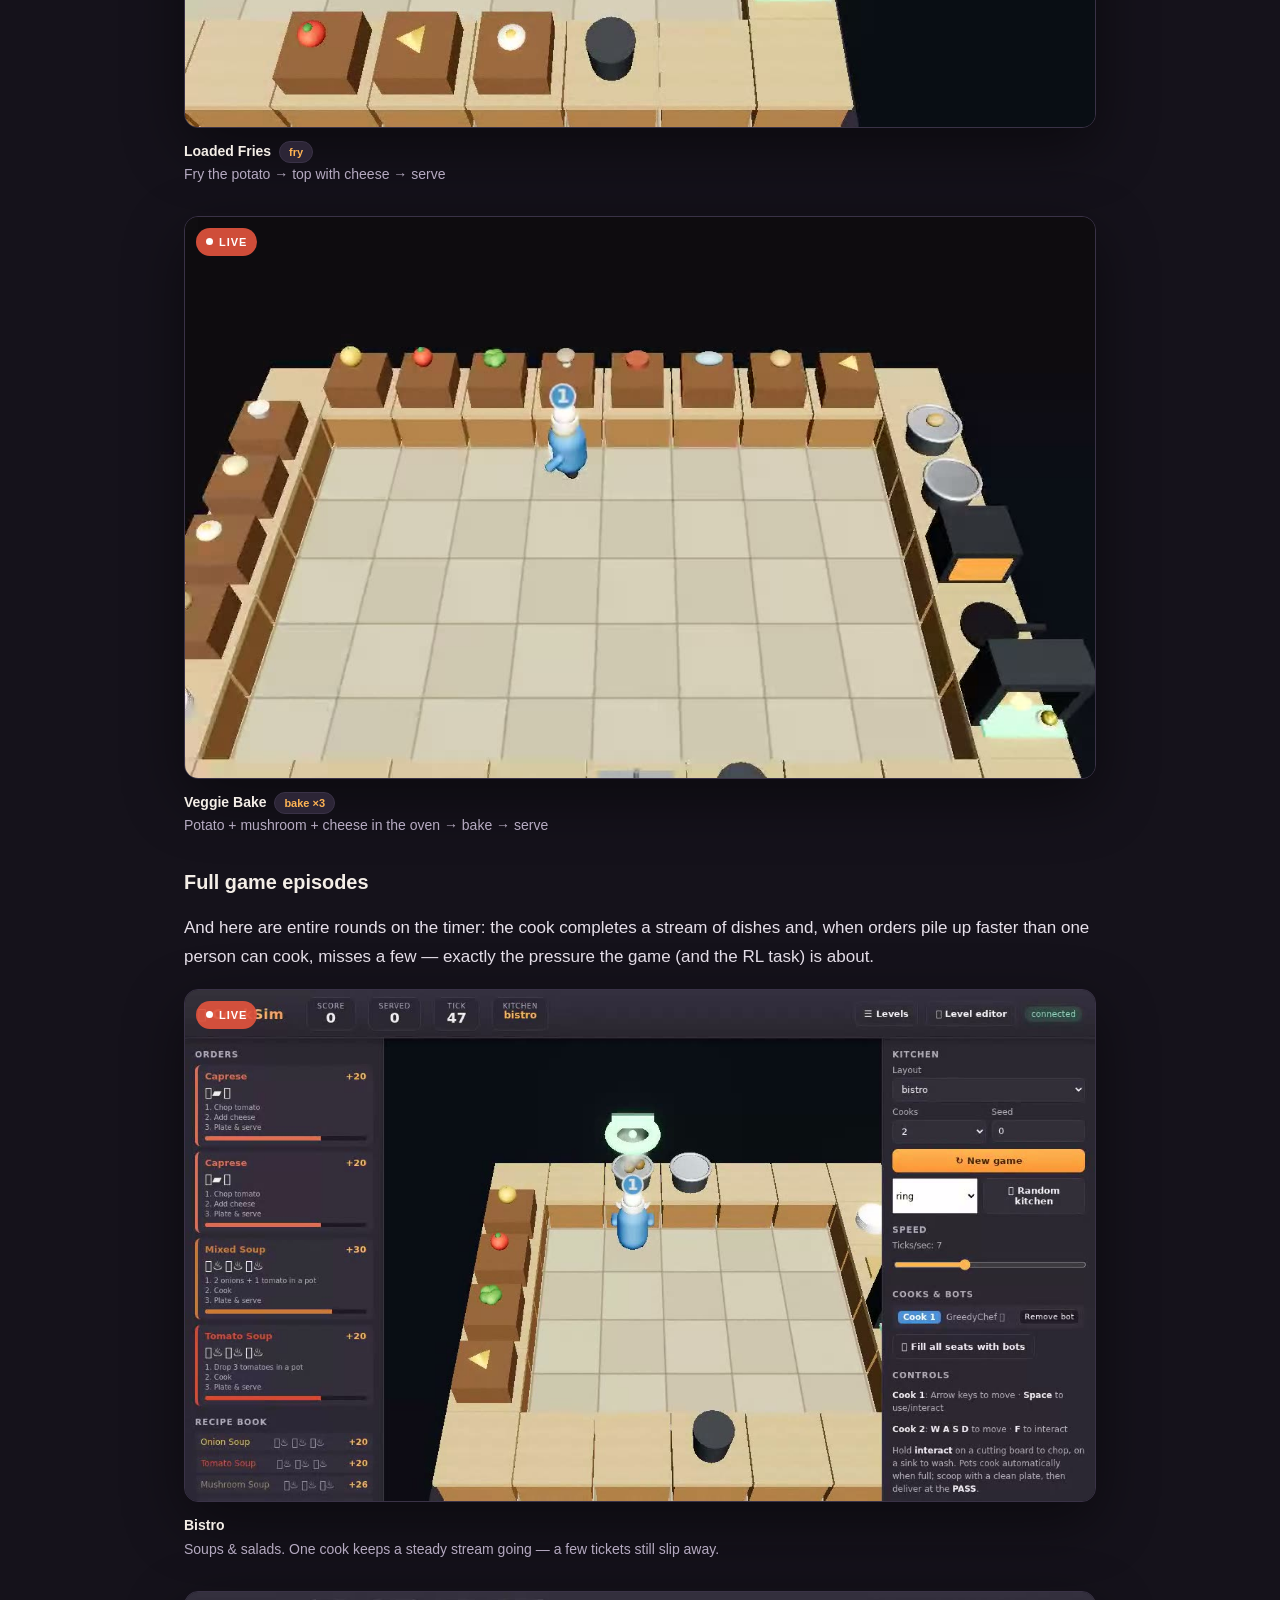
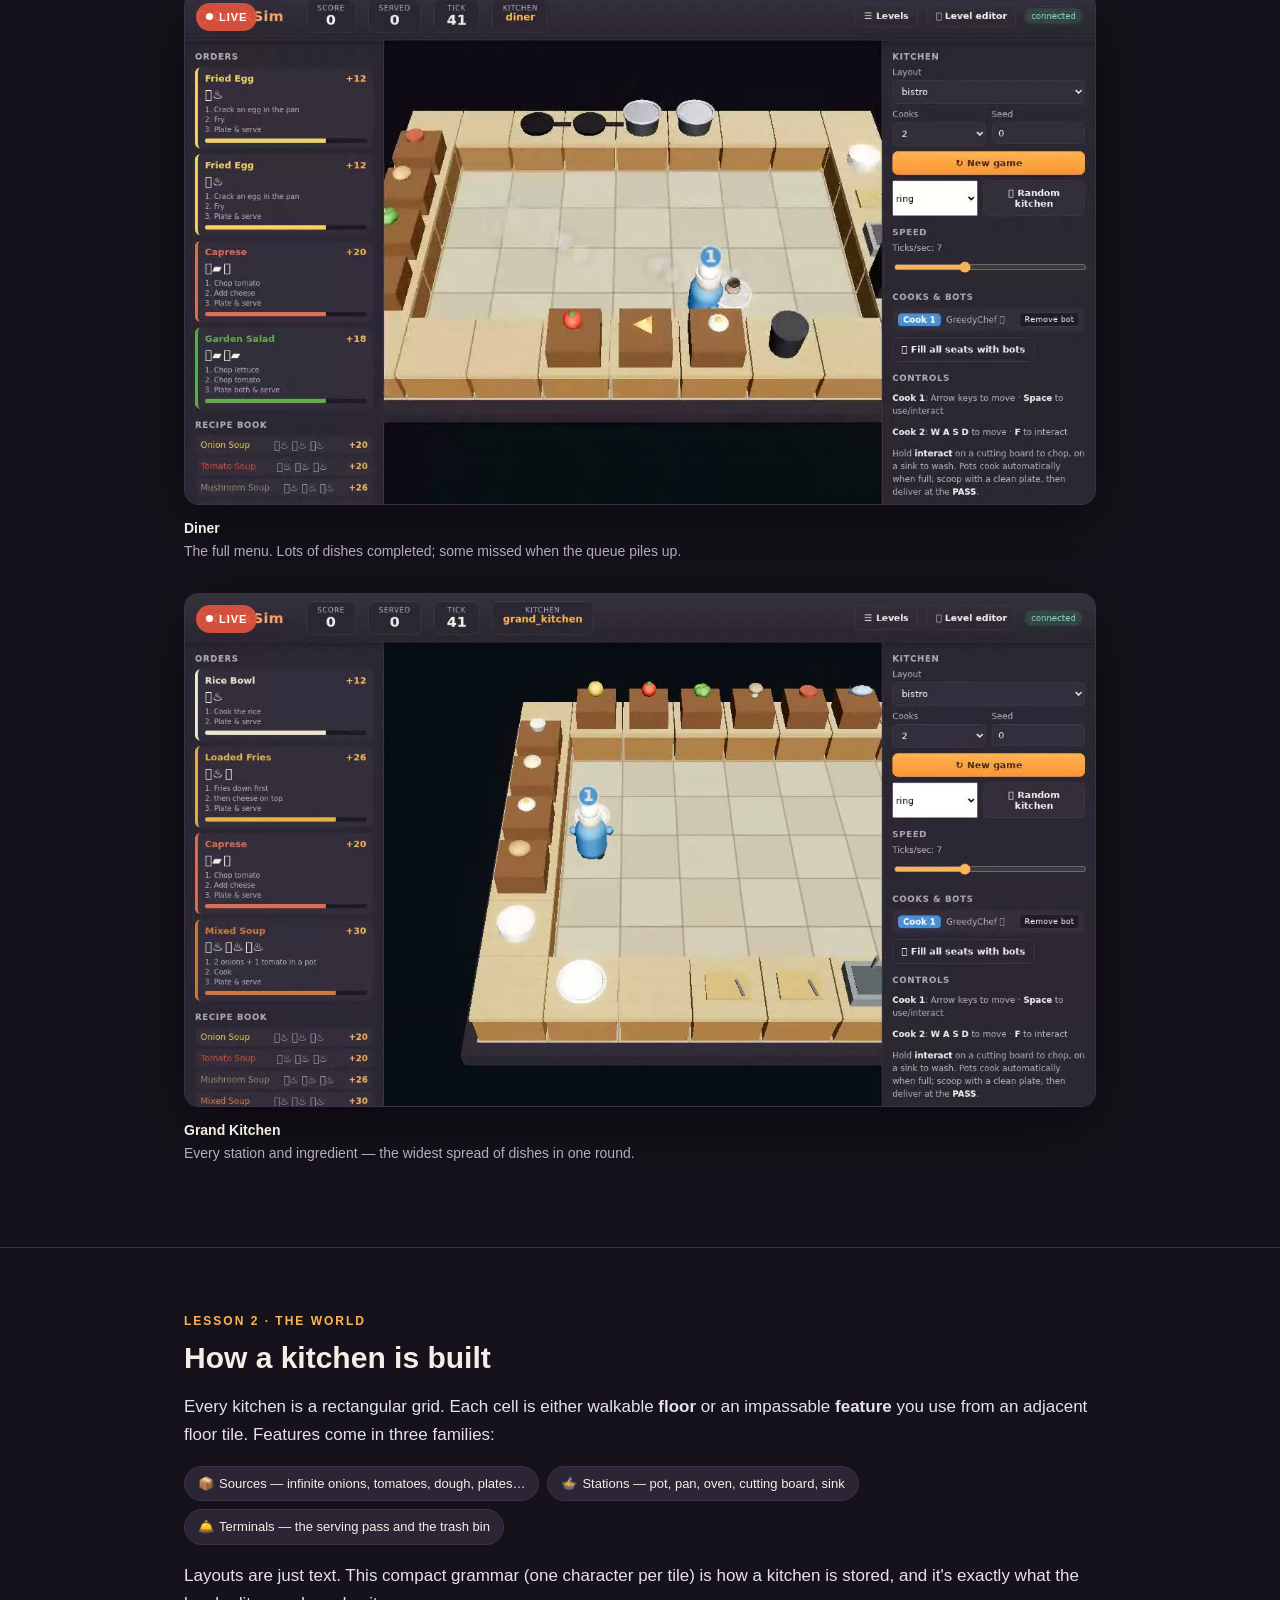
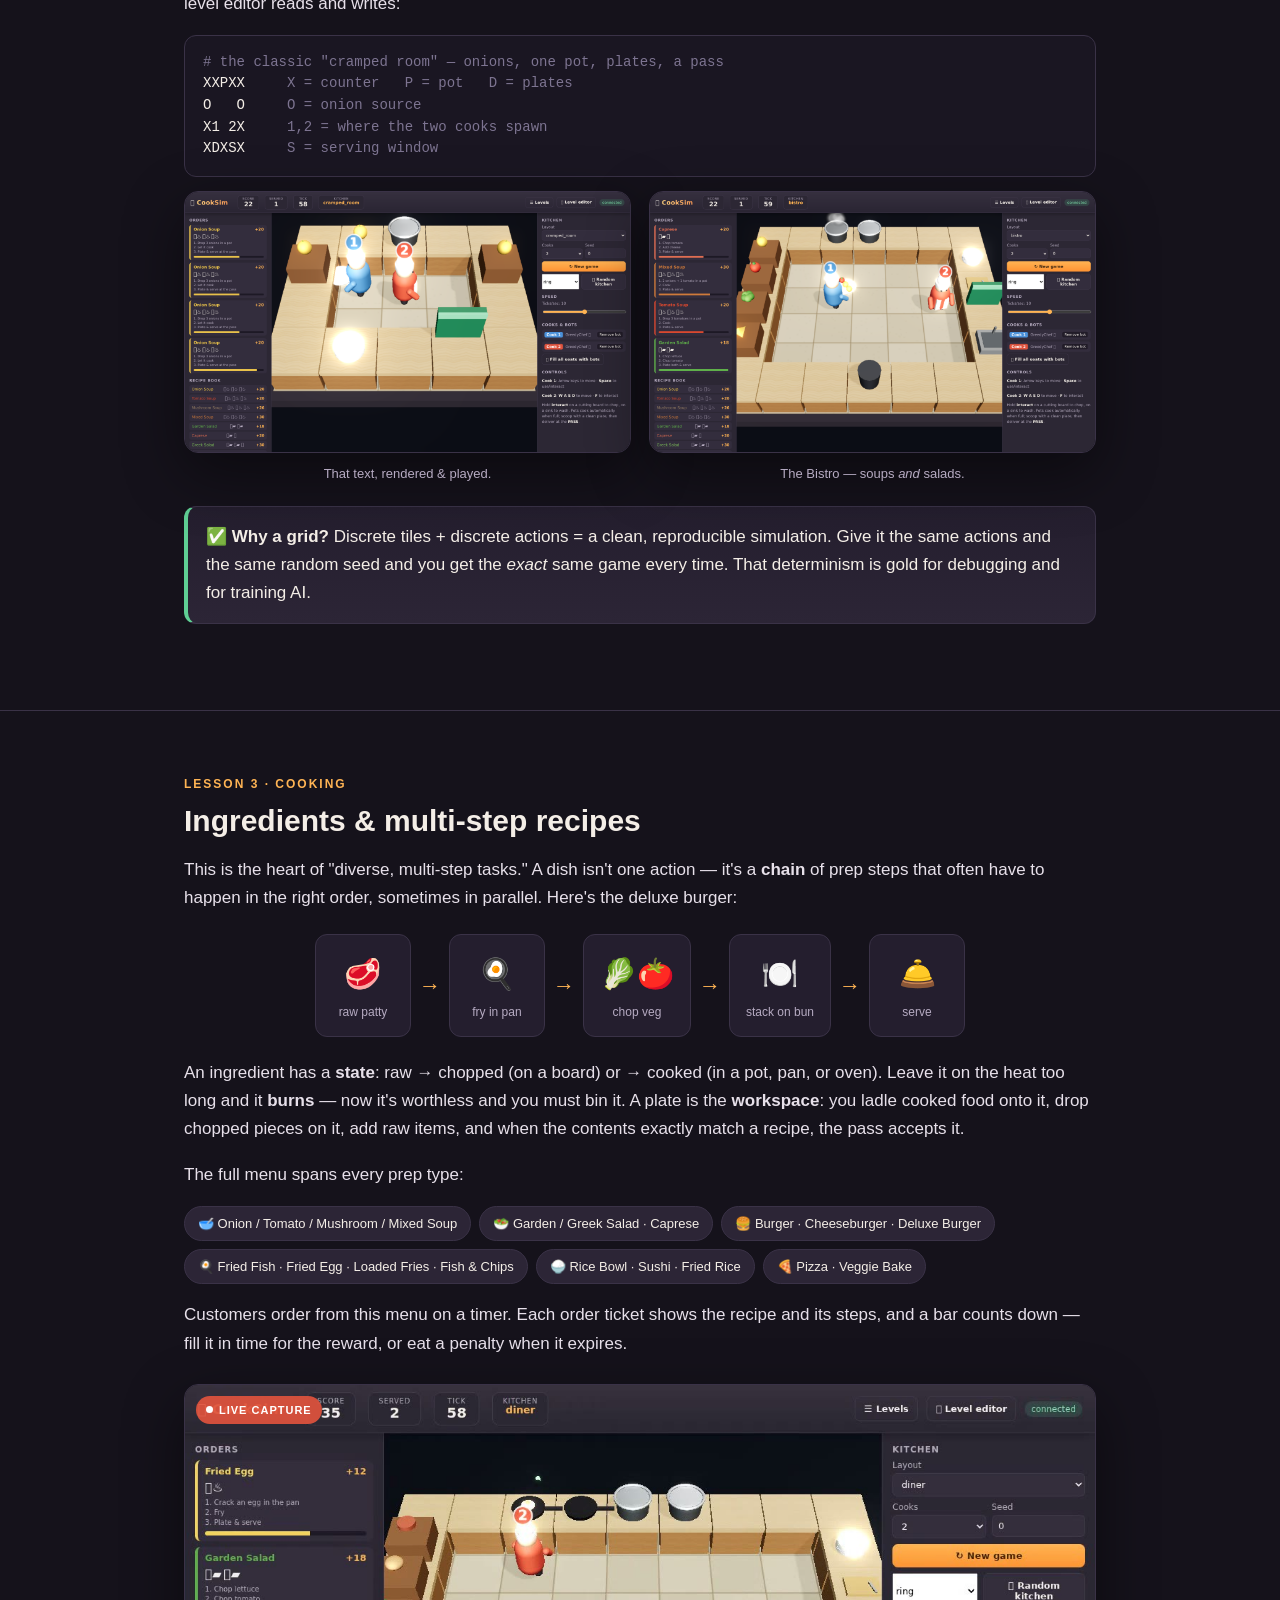
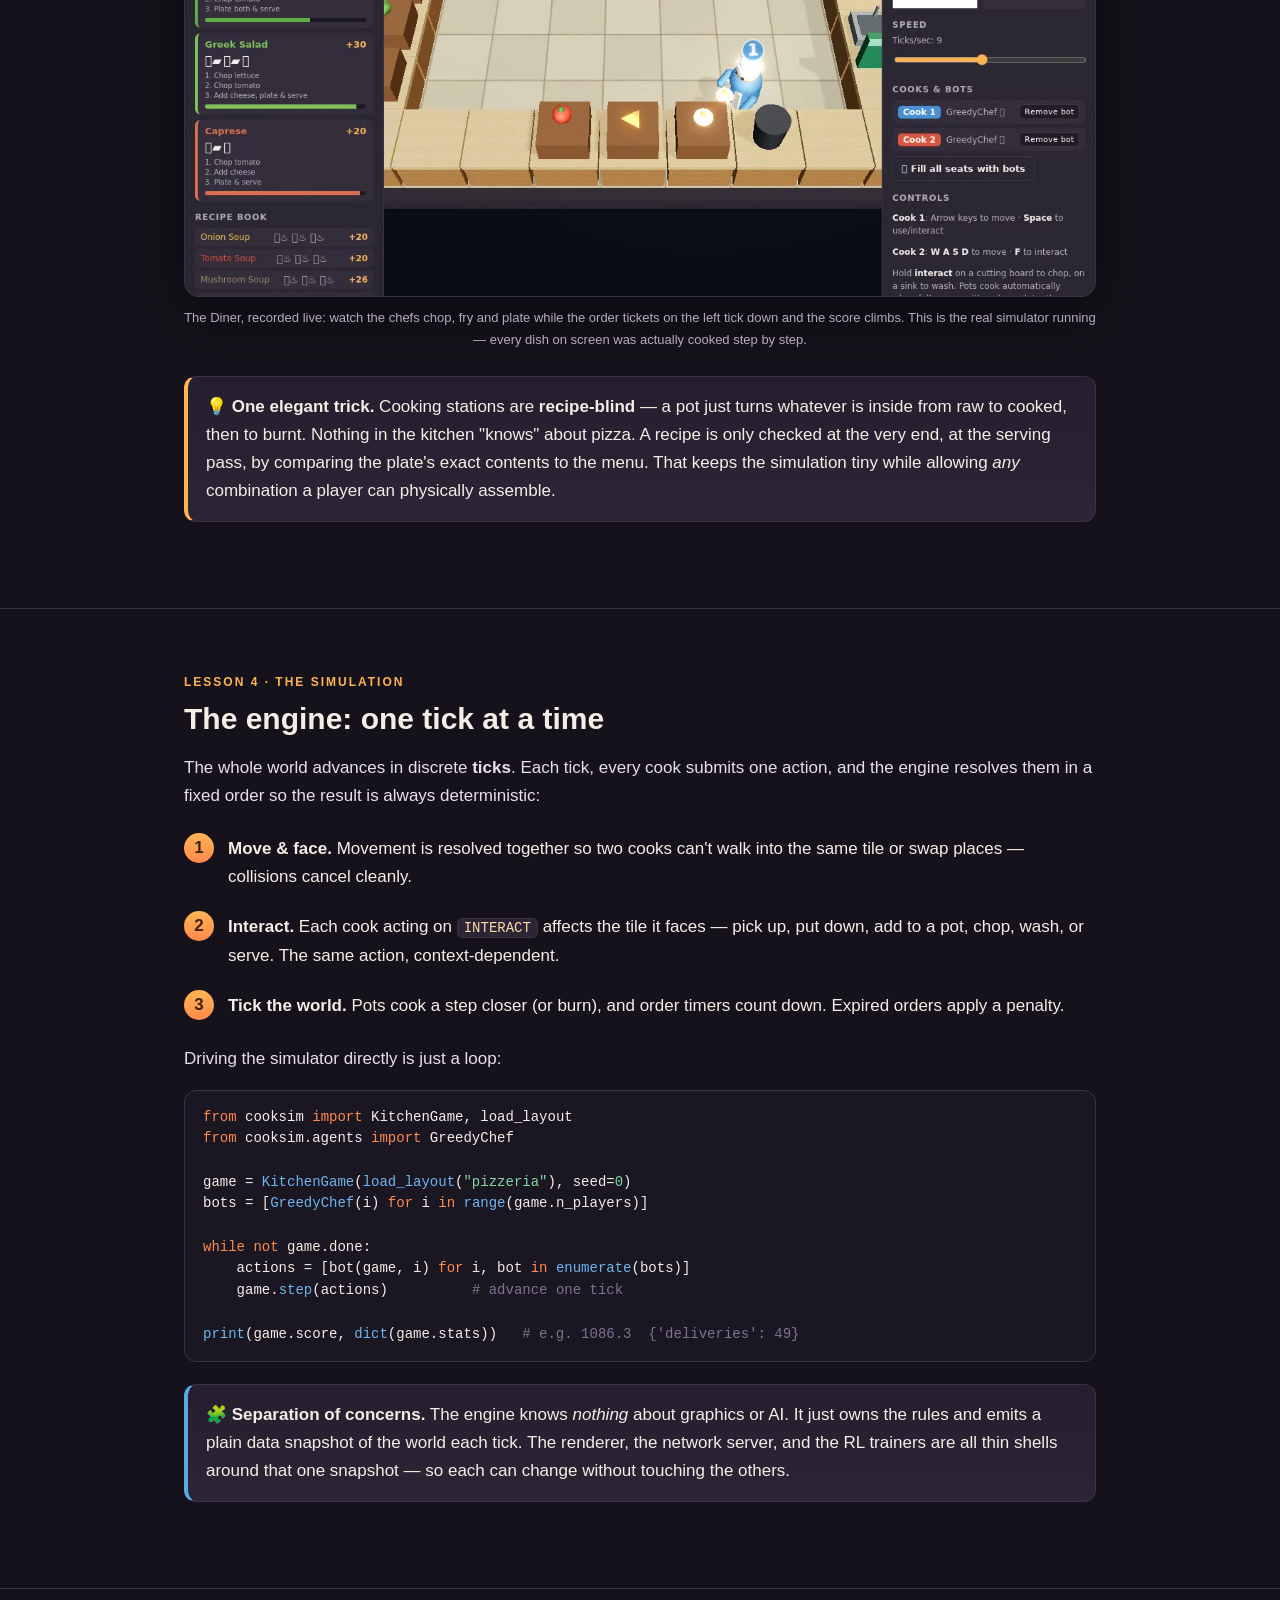
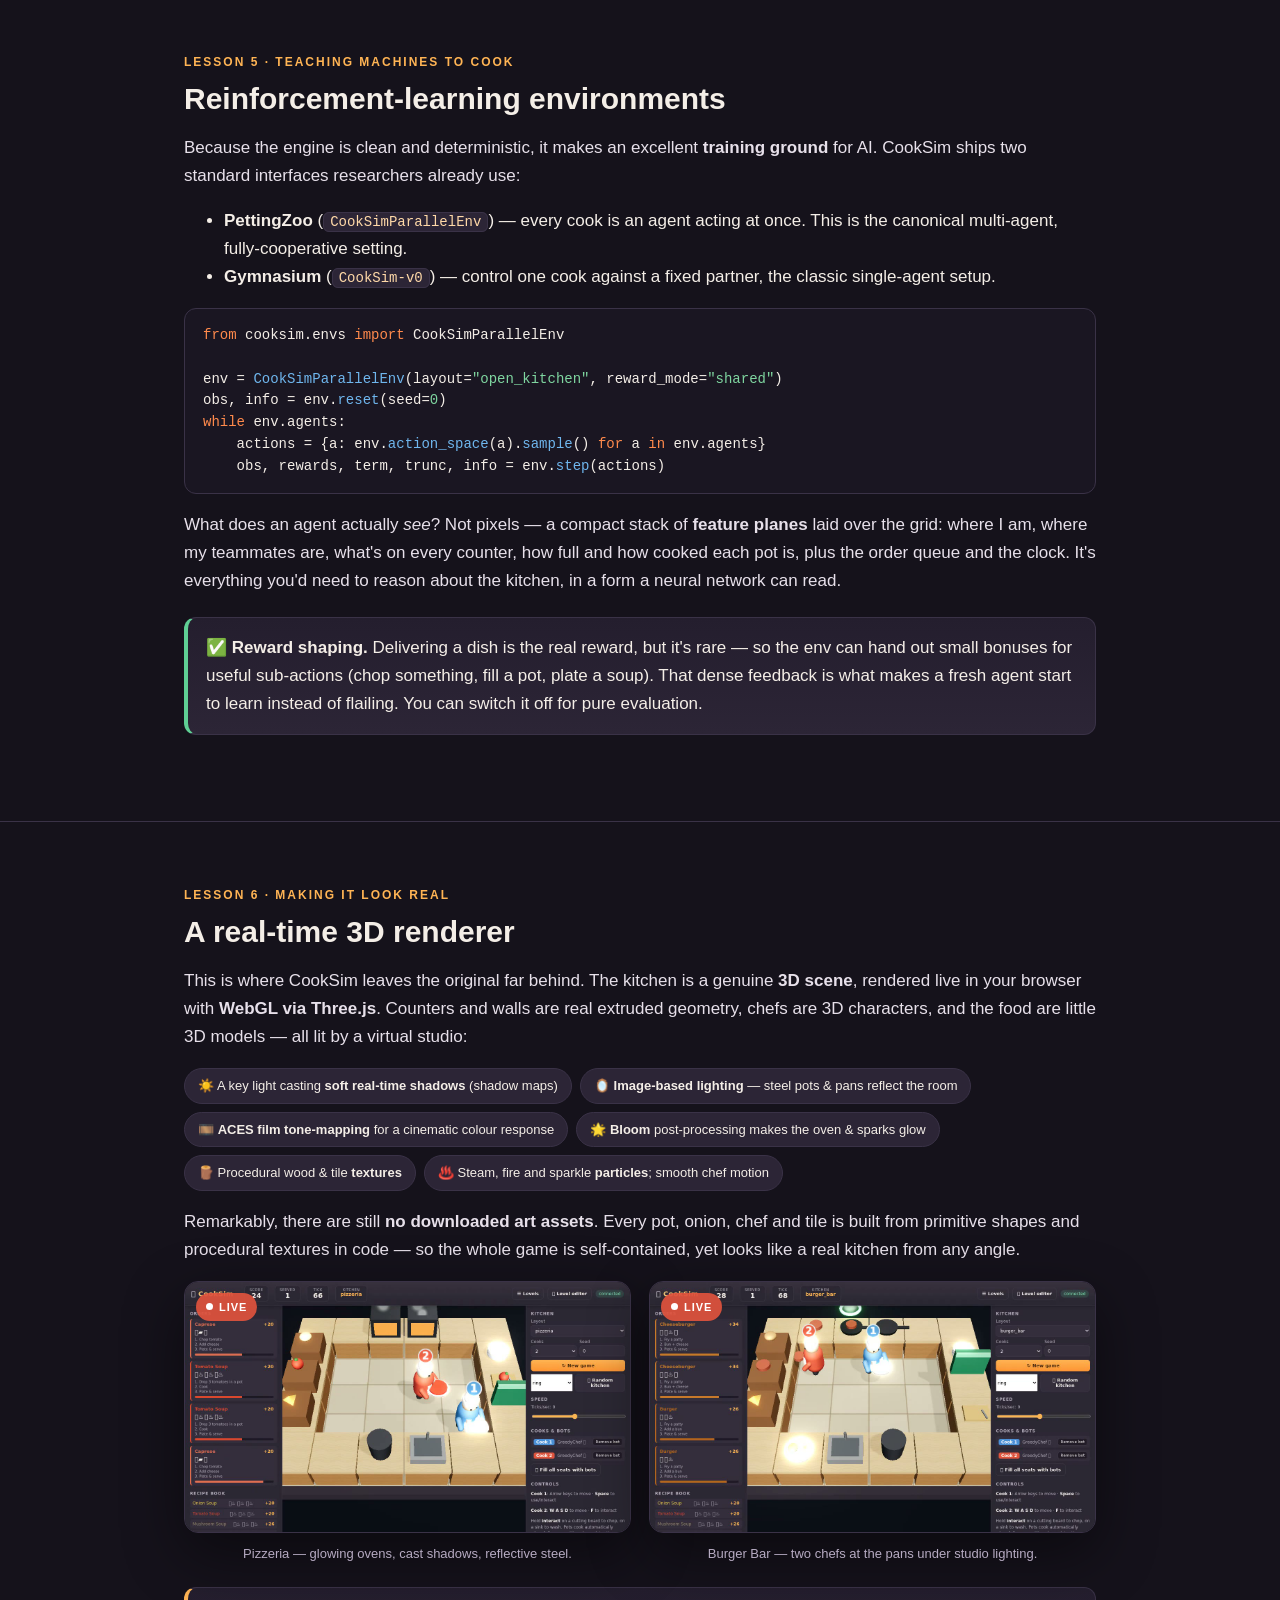
==== commit e39c2dcd: "Deploy: VLM-control (high-level actions) subpage Co-Authored-By: Claude Opus 4.8 (1M context) <norep" ====
--- a/index.html
+++ b/index.html
@@ -117,6 +117,7 @@
   <a href="#ai">AI chef</a>
   <a href="#editor">Editor</a>
   <a href="taxonomy.html" style="color:var(--blue)">▤ Taxonomy</a>
+  <a href="actions.html" style="color:var(--blue)">🎮 VLM control</a>
   <span class="spacer"></span>
   <a href="#play" style="color:var(--accent)">▶ Run it</a>
 </nav>
